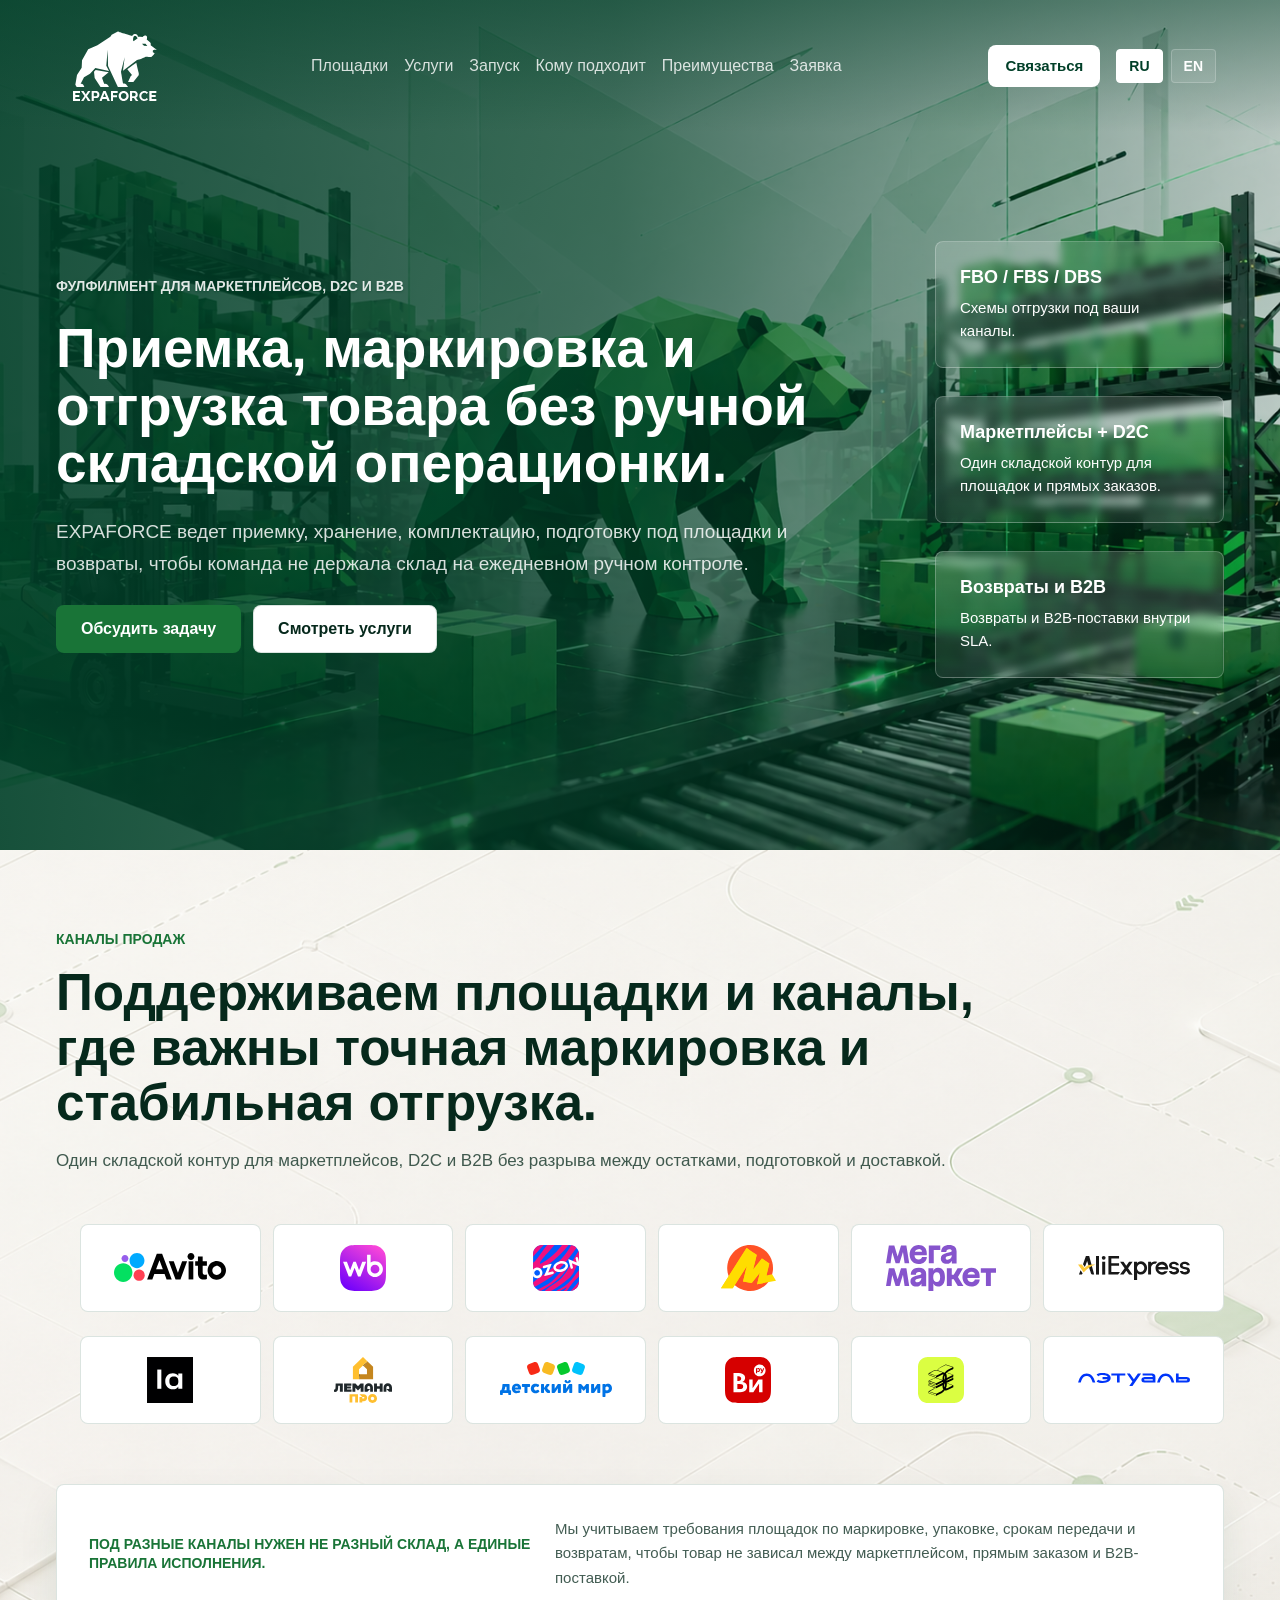
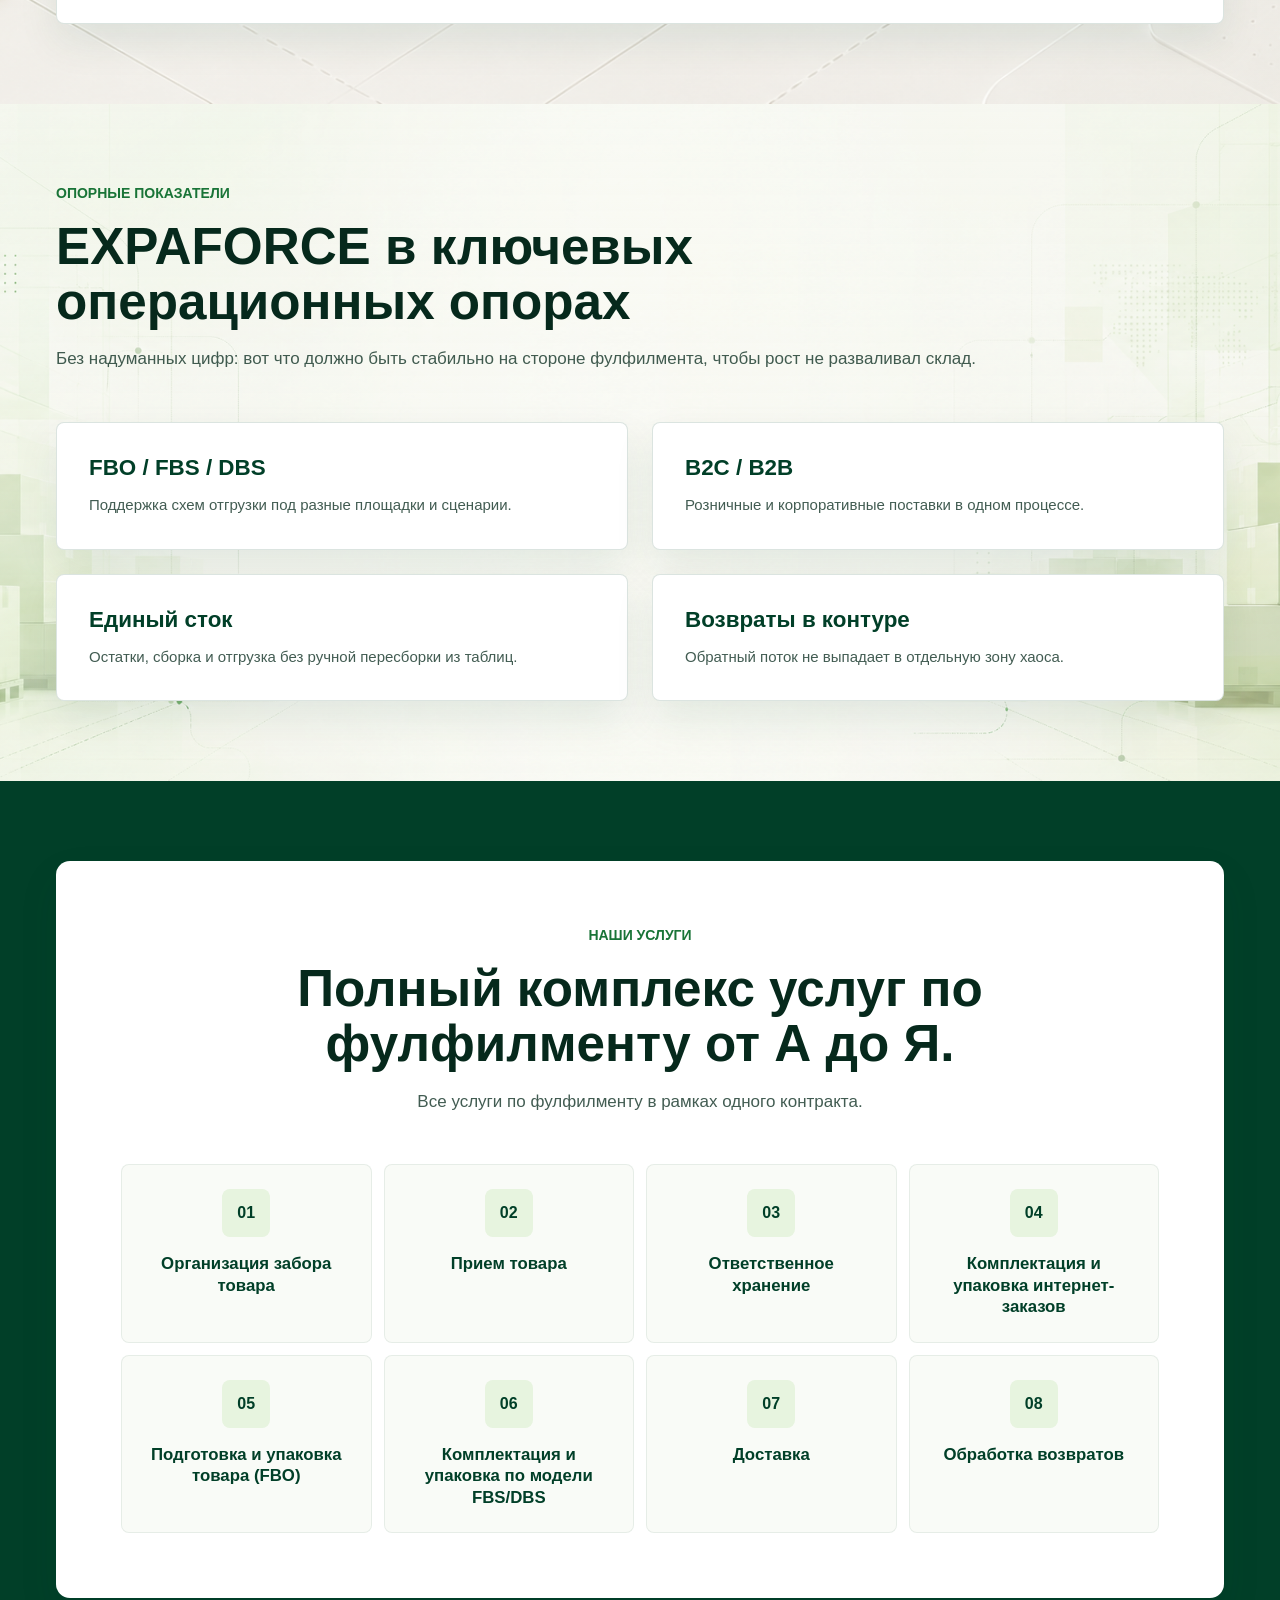
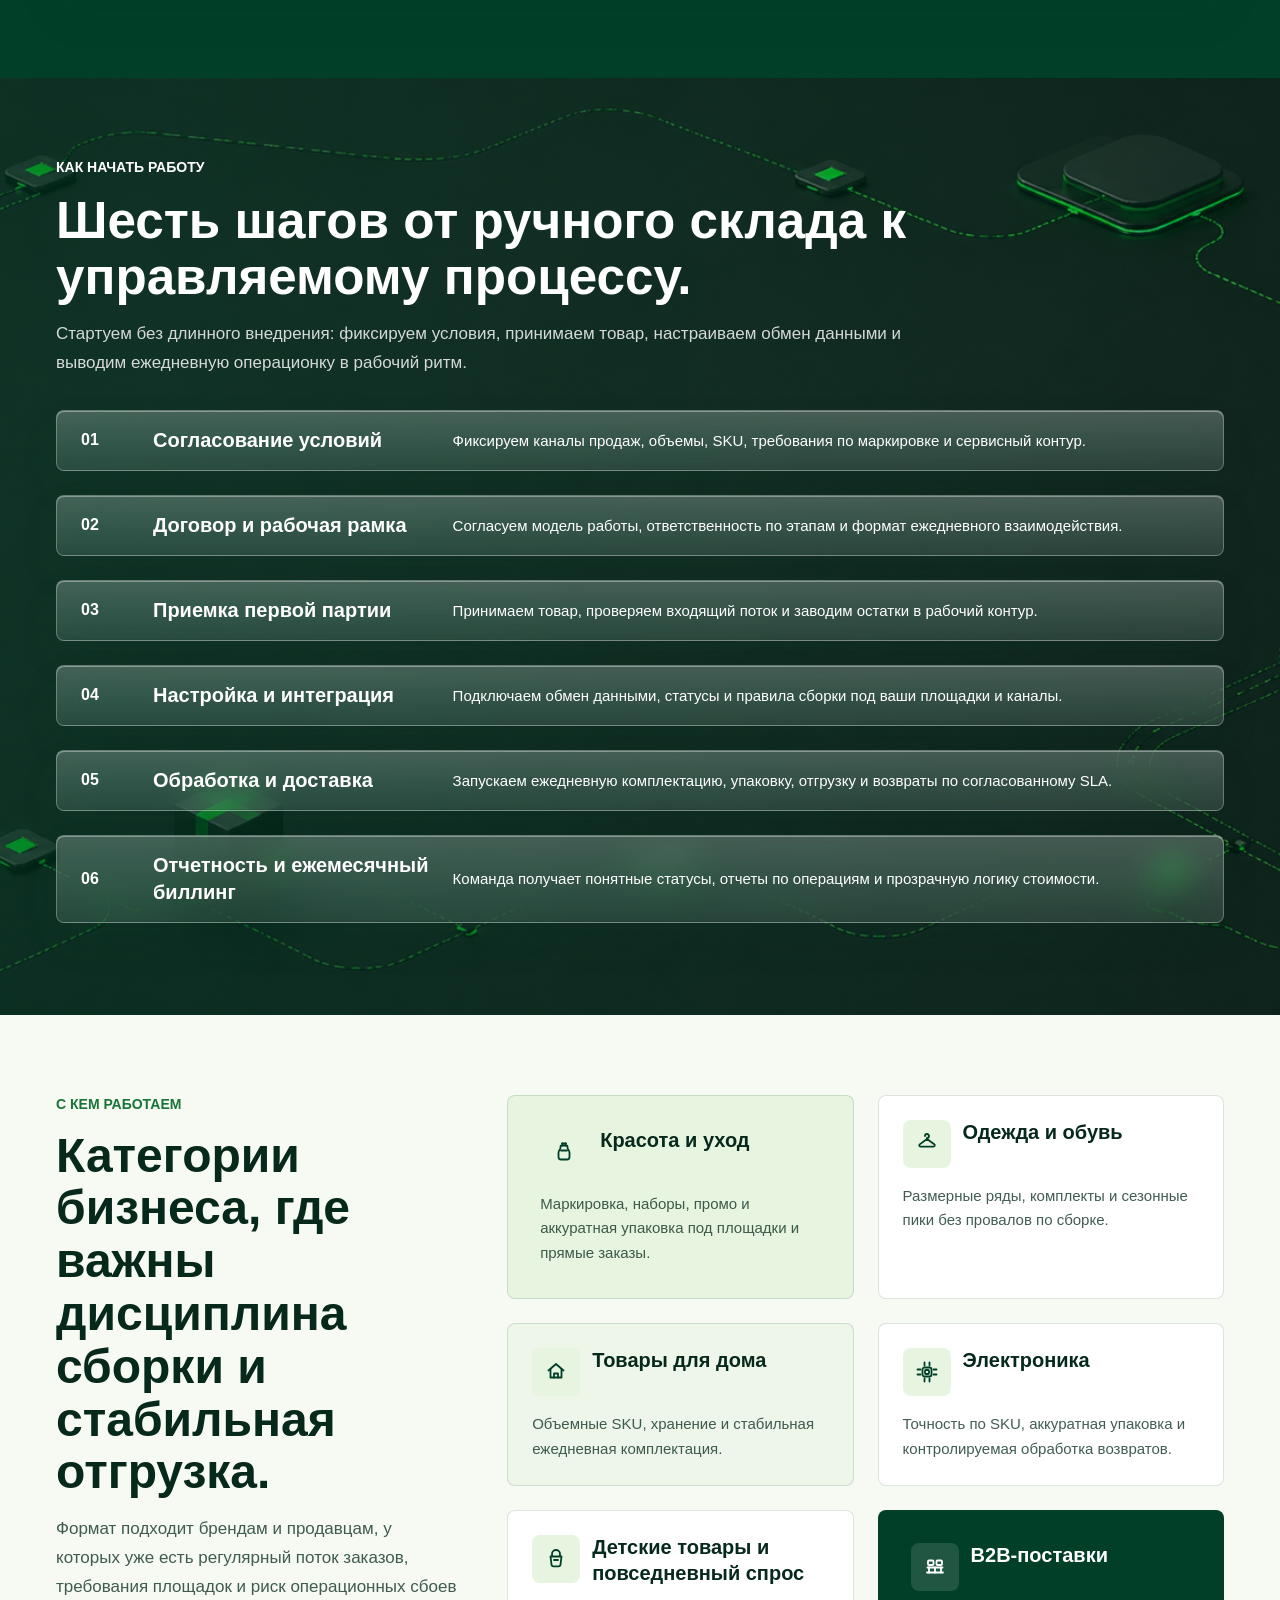
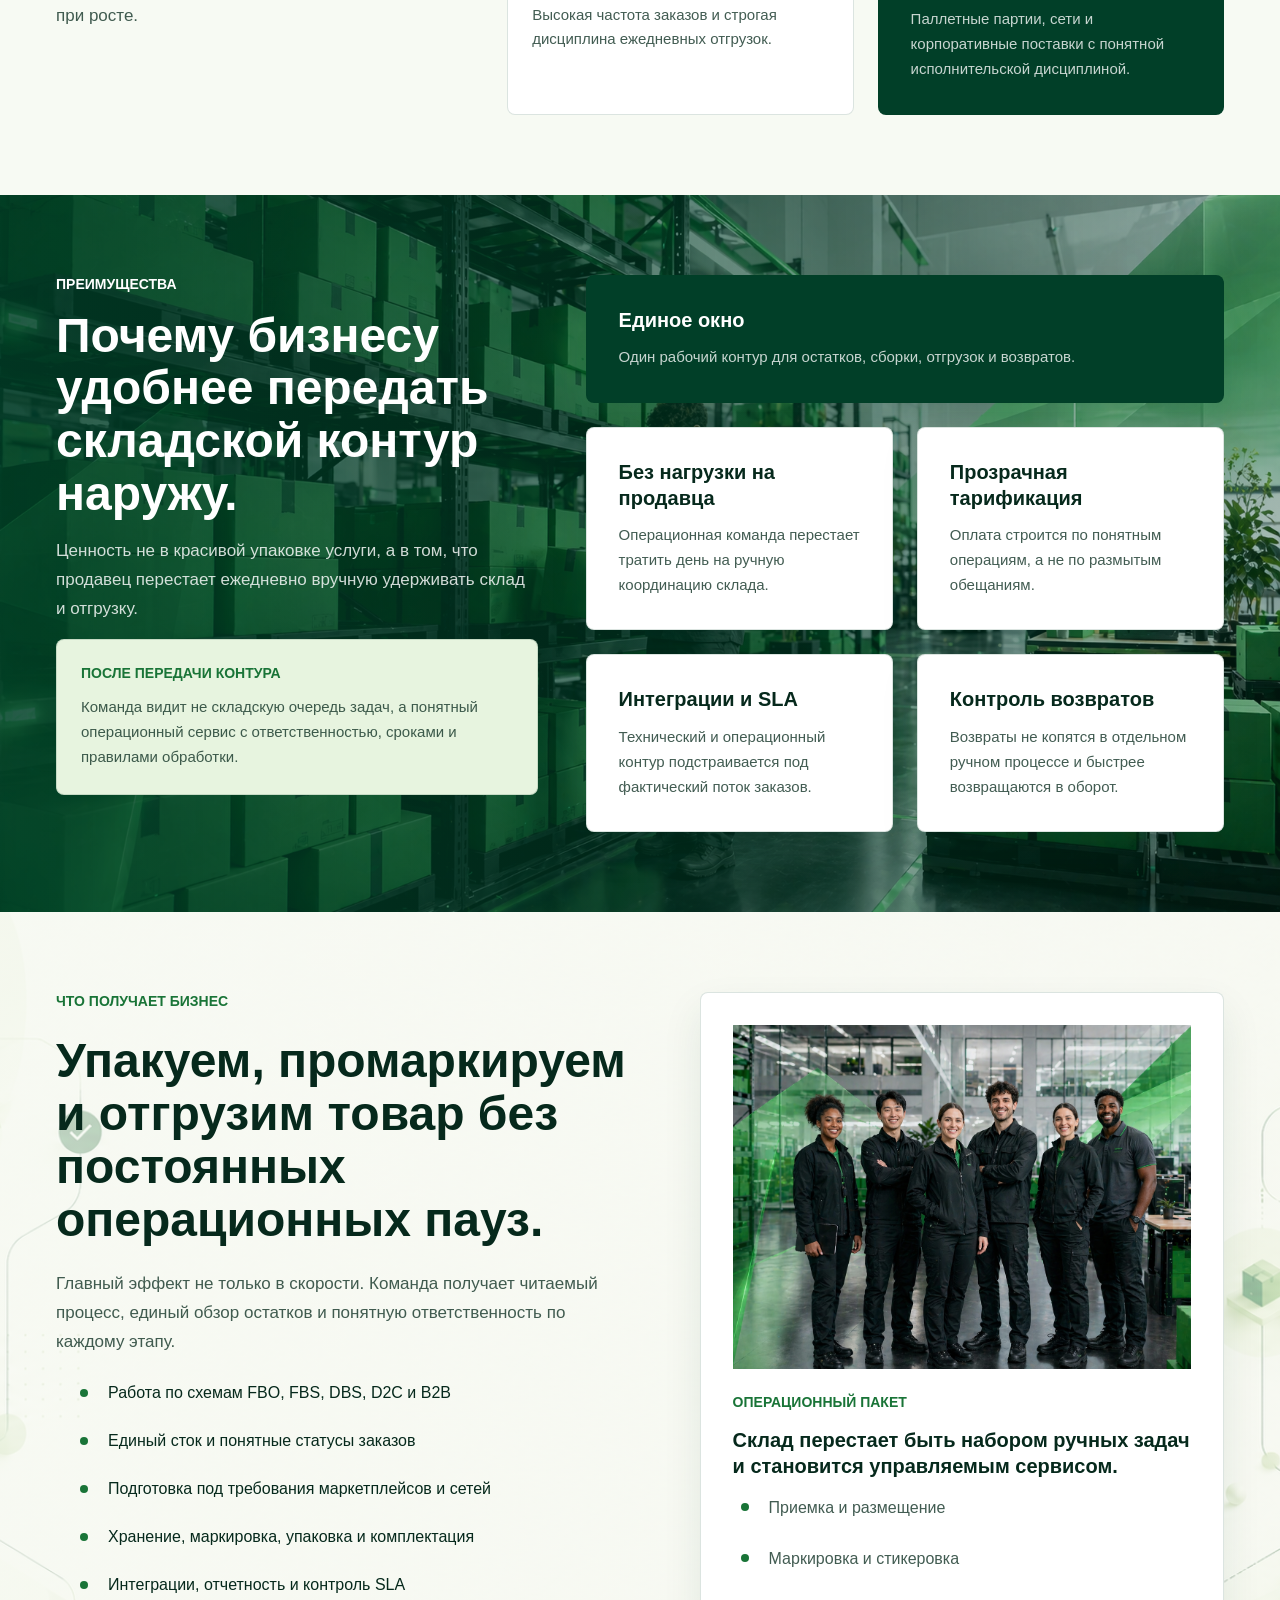
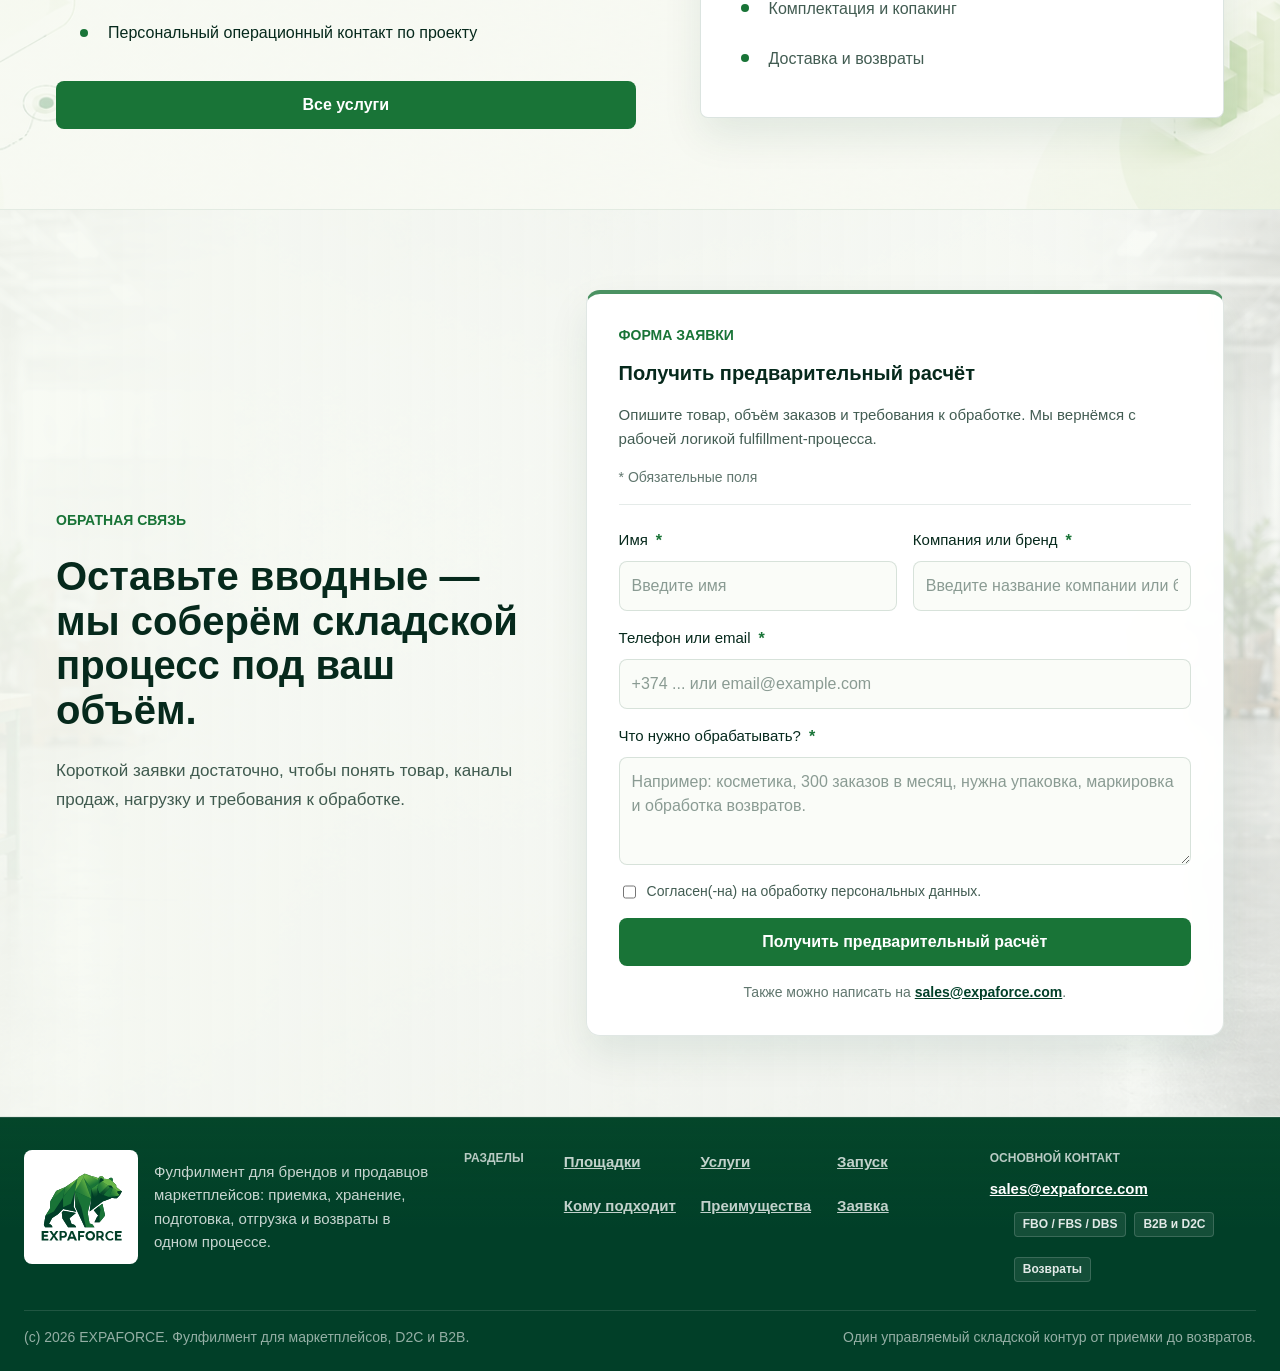
==== index.html @ ed836c4a "feat: enhance header and menu styles, add responsive adjustments - Added z-index variables for menu " ====
﻿<!DOCTYPE html>
<html lang="ru">
<head>
    <meta charset="UTF-8">
    <meta name="viewport" content="width=device-width, initial-scale=1.0">
    <title data-i18n="[text]meta-title">EXPAFORCE | Фулфилмент для брендов, продавцов и интернет-магазинов</title>
    <meta
        name="description"
        content="EXPAFORCE берет на себя приемку, хранение, маркировку, комплектацию, отгрузку и возвраты для брендов, продавцов маркетплейсов и D2C-команд."
        data-i18n="[content]meta-description"
    >
    <link rel="canonical" href="https://expaforce.com/">
    <meta property="og:title" content="EXPAFORCE | Фулфилмент для брендов, продавцов и интернет-магазинов" data-i18n="[content]meta-title">
    <meta property="og:description" content="EXPAFORCE берет на себя приемку, хранение, маркировку, комплектацию, отгрузку и возвраты для брендов, продавцов маркетплейсов и D2C-команд." data-i18n="[content]meta-description">
    <meta property="og:type" content="website">
    <meta property="og:url" content="https://expaforce.com/">
    <meta property="og:image" content="https://expaforce.com/src/graphics/png/image9-hero-illustration.png">
    <meta name="twitter:card" content="summary_large_image">
    <meta name="twitter:title" content="EXPAFORCE | Фулфилмент для брендов, продавцов и интернет-магазинов" data-i18n="[content]meta-title">
    <meta name="twitter:description" content="EXPAFORCE берет на себя приемку, хранение, маркировку, комплектацию, отгрузку и возвраты для брендов, продавцов маркетплейсов и D2C-команд." data-i18n="[content]meta-description">
    <meta name="twitter:image" content="https://expaforce.com/src/graphics/png/image9-hero-illustration.png">

    <link rel="stylesheet" href="src/css/styles.css">

    <link rel="icon" type="image/x-icon" href="src/graphics/favicon.ico">
    <link rel="icon" type="image/png" sizes="16x16" href="src/graphics/png/favicon-16x16.png">
    <link rel="icon" type="image/png" sizes="32x32" href="src/graphics/png/favicon-32x32.png">
    <link rel="icon" type="image/png" sizes="192x192" href="src/graphics/png/android-chrome-192x192.png">
    <link rel="icon" type="image/png" sizes="512x512" href="src/graphics/png/android-chrome-512x512.png">
    <link rel="apple-touch-icon" sizes="180x180" href="src/graphics/png/apple-touch-icon.png">
    <link rel="manifest" href="src/graphics/site.webmanifest">
    <script type="application/ld+json">
{
  "@context": "https://schema.org",
  "@type": "Organization",
  "name": "EXPAFORCE",
  "url": "https://expaforce.com/",
  "logo": "https://expaforce.com/src/graphics/svg/logo.svg",
  "email": "sales@expaforce.com"
}
    </script>
</head>

<body class="page page--home">
    <header id="header"></header>

    <main class="page-content">
        <section class="section section--home-hero home-hero" id="hero" aria-labelledby="home-hero-title">
            <div class="container">
                <div class="section__inner home-hero__inner">
                    <div class="home-hero__content">
                        <p class="section-heading__eyebrow" data-i18n="[text]home-hero-eyebrow">Фулфилмент для маркетплейсов, D2C и B2B</p>
                        <h1 class="home-hero__title" id="home-hero-title" data-i18n="[text]home-hero-title">Приемка, маркировка и отгрузка товара без ручной складской операционки.</h1>
                        <p class="home-hero__text" data-i18n="[text]home-hero-text">EXPAFORCE ведет приемку, хранение, комплектацию, подготовку под площадки и возвраты, чтобы команда не держала склад на ежедневном ручном контроле.</p>
                        <div class="home-hero__actions">
                            <a class="button button--primary" href="index.html#cta" data-i18n="[text]hero-primary">Обсудить задачу</a>
                            <a class="button button--secondary" href="index.html#services" data-i18n="[text]home-hero-secondary">Смотреть услуги</a>
                        </div>
                    </div>
                    <ul class="home-hero__stats" aria-label="Операционные преимущества" data-i18n="[aria-label]home-hero-stats-aria">
                        <li class="card--transparent card home-hero__stat">
                            <span class="card__value home-hero__stat-value" data-i18n="[text]home-hero-stat-1-value">FBO / FBS / DBS</span>
                            <span class="card__text home-hero__stat-label" data-i18n="[text]home-hero-stat-1-label">Схемы отгрузки под ваши каналы.</span>
                        </li>
                        <li class="card--transparent card home-hero__stat">
                            <span class="card__value home-hero__stat-value" data-i18n="[text]home-hero-stat-2-value">Маркетплейсы + D2C</span>
                            <span class="card__text home-hero__stat-label" data-i18n="[text]home-hero-stat-2-label">Один складской контур для площадок и прямых заказов.</span>
                        </li>
                        <li class="card--transparent card home-hero__stat">
                            <span class="card__value home-hero__stat-value" data-i18n="[text]home-hero-stat-3-value">Возвраты и B2B</span>
                            <span class="card__text home-hero__stat-label" data-i18n="[text]home-hero-stat-3-label">Возвраты и B2B-поставки внутри SLA.</span>
                        </li>
                    </ul>
                </div>
            </div>
        </section>

        <section class="section section--home-marketplaces home-marketplaces" id="marketplaces" aria-labelledby="home-marketplaces-title">

            <div class="container">

                <div class="section__inner home-marketplaces__inner">
                <div class="section-heading section-heading--wide">
                    <p class="section-heading__eyebrow" data-i18n="[text]home-marketplaces-eyebrow">Каналы продаж</p>
                    <h2 class="section-heading__title" id="home-marketplaces-title" data-i18n="[text]home-marketplaces-title">Поддерживаем площадки и каналы, где важны точная маркировка и стабильная отгрузка.</h2>
                    <p class="section-heading__text" data-i18n="[text]home-marketplaces-text">Один складской контур для маркетплейсов, D2C и B2B без разрыва между остатками, подготовкой и доставкой.</p>
                </div>

                <ul class="home-marketplaces__list" aria-label="Каналы и маркетплейсы EXPAFORCE" data-i18n="[aria-label]home-marketplaces-list-aria">
                    <li class="home-marketplaces__item"><img class="home-marketplaces__logo" src="src/graphics/svg/marketplaces/avito-logo.svg" alt="Avito"></li>
                    <li class="home-marketplaces__item"><img class="home-marketplaces__logo" src="src/graphics/svg/marketplaces/wildberries-sign-logo.svg" alt="Wildberries"></li>
                    <li class="home-marketplaces__item"><img class="home-marketplaces__logo" src="src/graphics/svg/marketplaces/ozon-icon-logo.svg" alt="Ozon"></li>
                    <li class="home-marketplaces__item"><img class="home-marketplaces__logo" src="src/graphics/svg/marketplaces/yandex-market-sign-logo.svg" alt="Яндекс Маркет"></li>
                    <li class="home-marketplaces__item"><img class="home-marketplaces__logo" src="src/graphics/svg/marketplaces/megamarket-logo.svg" alt="Мегамаркет"></li>
                    <li class="home-marketplaces__item"><img class="home-marketplaces__logo" src="src/graphics/svg/marketplaces/aliexpress-logo.svg" alt="AliExpress"></li>
                    <li class="home-marketplaces__item"><img class="home-marketplaces__logo" src="src/graphics/svg/marketplaces/lamoda-icon-logo.svg" alt="Lamoda"></li>
                    <li class="home-marketplaces__item"><img class="home-marketplaces__logo" src="src/graphics/svg/marketplaces/lemana-pro-vertical-logo.svg" alt="Лемана PRO"></li>
                    <li class="home-marketplaces__item"><img class="home-marketplaces__logo" src="src/graphics/svg/marketplaces/detskiy-mir-vertical-logo.svg" alt="Детский мир"></li>
                    <li class="home-marketplaces__item"><img class="home-marketplaces__logo" src="src/graphics/svg/marketplaces/vse-instrumenti-icon-logo.svg" alt="ВсеИнструменты.ру"></li>
                    <li class="home-marketplaces__item"><img class="home-marketplaces__logo" src="src/graphics/svg/marketplaces/zolotoe-yabloko-sign-logo.svg" alt="Золотое яблоко"></li>
                    <li class="home-marketplaces__item"><img class="home-marketplaces__logo" src="src/graphics/svg/marketplaces/letual-logo.svg" alt="Л'Этуаль"></li>
                </ul>

                <div class="card home-marketplaces__note">
                    <p class="home-marketplaces__note-title" data-i18n="[text]home-marketplaces-note-title">Под разные каналы нужен не разный склад, а единые правила исполнения.</p>
                    <p class="card__text home-marketplaces__note-text" data-i18n="[text]home-marketplaces-note-text">Мы учитываем требования площадок по маркировке, упаковке, срокам передачи и возвратам, чтобы товар не зависал между маркетплейсом, прямым заказом и B2B-поставкой.</p>
                </div>
            </div>
            </div>
        </section>



        <section class="section section--home-operations home-operations" id="operations" aria-labelledby="home-operations-title">

            <div class="container">

                <div class="section__inner home-operations__inner">
                <div class="section-heading section-heading--wide">
                    <p class="section-heading__eyebrow" data-i18n="[text]home-operations-eyebrow">Опорные показатели</p>
                    <h2 class="section-heading__title" id="home-operations-title" data-i18n="[text]home-operations-title">EXPAFORCE в ключевых операционных опорах</h2>
                    <p class="section-heading__text" data-i18n="[text]home-operations-text">Без надуманных цифр: вот что должно быть стабильно на стороне фулфилмента, чтобы рост не разваливал склад.</p>
                </div>

                <div class="home-operations__grid">
                    <article class="card home-operations__card">
                        <span class="card__value home-operations__value" data-i18n="[text]home-operations-card-1-value">FBO / FBS / DBS</span>
                        <p class="card__text home-operations__label" data-i18n="[text]home-operations-card-1-label">Поддержка схем отгрузки под разные площадки и сценарии.</p>
                    </article>
                    <article class="card home-operations__card">
                        <span class="card__value home-operations__value" data-i18n="[text]home-operations-card-2-value">B2C / B2B</span>
                        <p class="card__text home-operations__label" data-i18n="[text]home-operations-card-2-label">Розничные и корпоративные поставки в одном процессе.</p>
                    </article>
                    <article class="card home-operations__card">
                        <span class="card__value home-operations__value" data-i18n="[text]home-operations-card-3-value">Единый сток</span>
                        <p class="card__text home-operations__label" data-i18n="[text]home-operations-card-3-label">Остатки, сборка и отгрузка без ручной пересборки из таблиц.</p>
                    </article>
                    <article class="card home-operations__card">
                        <span class="card__value home-operations__value" data-i18n="[text]home-operations-card-4-value">Возвраты в контуре</span>
                        <p class="card__text home-operations__label" data-i18n="[text]home-operations-card-4-label">Обратный поток не выпадает в отдельную зону хаоса.</p>
                    </article>
                </div>
            </div>
            </div>
        </section>

        <section class="section section--home-services home-services" id="services" aria-labelledby="home-services-title">

            <div class="container">

                <div class="section__inner home-services__inner">
                <div class="home-services__head">
                    <div class="section-heading section-heading--wide">
                        <p class="section-heading__eyebrow" data-i18n="[text]home-services-eyebrow">Наши услуги</p>
                        <h2 class="section-heading__title" id="home-services-title" data-i18n="[text]home-services-title">Полный комплекс услуг по фулфилменту от А до Я.</h2>
                        <p class="section-heading__text" data-i18n="[text]home-services-text">Все услуги по фулфилменту в рамках одного контракта.</p>
                    </div>
                </div>

                <div class="home-services__grid">
                    <article class="card home-service-card">
                        <span class="home-service-card__number" aria-hidden="true">01</span>
                        <h3 class="card__title home-service-card__title" data-i18n="[text]home-service-1-title">Организация забора товара</h3>
                    </article>

                    <article class="card home-service-card">
                        <span class="home-service-card__number" aria-hidden="true">02</span>
                        <h3 class="card__title home-service-card__title" data-i18n="[text]home-service-2-title">Прием товара</h3>
                    </article>

                    <article class="card home-service-card">
                        <span class="home-service-card__number" aria-hidden="true">03</span>
                        <h3 class="card__title home-service-card__title" data-i18n="[text]home-service-3-title">Ответственное хранение</h3>
                    </article>

                    <article class="card home-service-card">
                        <span class="home-service-card__number" aria-hidden="true">04</span>
                        <h3 class="card__title home-service-card__title" data-i18n="[text]home-service-4-title">Комплектация и упаковка интернет-заказов</h3>
                    </article>

                    <article class="card home-service-card">
                        <span class="home-service-card__number" aria-hidden="true">05</span>
                        <h3 class="card__title home-service-card__title" data-i18n="[text]home-service-5-title">Подготовка и упаковка товара (FBO)</h3>
                    </article>

                    <article class="card home-service-card">
                        <span class="home-service-card__number" aria-hidden="true">06</span>
                        <h3 class="card__title home-service-card__title" data-i18n="[text]home-service-6-title">Комплектация и упаковка по модели FBS/DBS</h3>
                    </article>

                    <article class="card home-service-card">
                        <span class="home-service-card__number" aria-hidden="true">07</span>
                        <h3 class="card__title home-service-card__title" data-i18n="[text]home-service-7-title">Доставка</h3>
                    </article>

                    <article class="card home-service-card">
                        <span class="home-service-card__number" aria-hidden="true">08</span>
                        <h3 class="card__title home-service-card__title" data-i18n="[text]home-service-8-title">Обработка возвратов</h3>
                    </article>
                </div>
            </div>
            </div>
        </section>

        <section class="section section--home-journey home-journey" id="process" aria-labelledby="home-journey-title">

            <div class="container">

                <div class="section__inner home-journey__inner">
                <div class="section-heading section-heading--wide">
                    <p class="section-heading__eyebrow" data-i18n="[text]home-journey-eyebrow">Как начать работу</p>
                    <h2 class="section-heading__title" id="home-journey-title" data-i18n="[text]home-journey-title">Шесть шагов от ручного склада к управляемому процессу.</h2>
                    <p class="section-heading__text" data-i18n="[text]home-journey-text">Стартуем без длинного внедрения: фиксируем условия, принимаем товар, настраиваем обмен данными и выводим ежедневную операционку в рабочий ритм.</p>
                </div>

                <ol class="home-journey__grid">
                    <li class="card--transparent card home-journey__step">
                        <span class="home-journey__step-number">01</span>
                        <h3 class="home-journey__step-title" data-i18n="[text]home-journey-step-1-title">Согласование условий</h3>
                        <p class="card__text home-journey__step-text" data-i18n="[text]home-journey-step-1-text">Фиксируем каналы продаж, объемы, SKU, требования по маркировке и сервисный контур.</p>
                    </li>
                    <li class="card--transparent card home-journey__step">
                        <span class="home-journey__step-number">02</span>
                        <h3 class="home-journey__step-title" data-i18n="[text]home-journey-step-2-title">Договор и рабочая рамка</h3>
                        <p class="card__text home-journey__step-text" data-i18n="[text]home-journey-step-2-text">Согласуем модель работы, ответственность по этапам и формат ежедневного взаимодействия.</p>
                    </li>
                    <li class="card--transparent card home-journey__step">
                        <span class="home-journey__step-number">03</span>
                        <h3 class="home-journey__step-title" data-i18n="[text]home-journey-step-3-title">Приемка первой партии</h3>
                        <p class="card__text home-journey__step-text" data-i18n="[text]home-journey-step-3-text">Принимаем товар, проверяем входящий поток и заводим остатки в рабочий контур.</p>
                    </li>
                    <li class="card--transparent card home-journey__step">
                        <span class="home-journey__step-number">04</span>
                        <h3 class="home-journey__step-title" data-i18n="[text]home-journey-step-4-title">Настройка и интеграция</h3>
                        <p class="card__text home-journey__step-text" data-i18n="[text]home-journey-step-4-text">Подключаем обмен данными, статусы и правила сборки под ваши площадки и каналы.</p>
                    </li>
                    <li class="card--transparent card home-journey__step">
                        <span class="home-journey__step-number">05</span>
                        <h3 class="home-journey__step-title" data-i18n="[text]home-journey-step-5-title">Обработка и доставка</h3>
                        <p class="card__text home-journey__step-text" data-i18n="[text]home-journey-step-5-text">Запускаем ежедневную комплектацию, упаковку, отгрузку и возвраты по согласованному SLA.</p>
                    </li>
                    <li class="card--transparent card home-journey__step">
                        <span class="home-journey__step-number">06</span>
                        <h3 class="home-journey__step-title" data-i18n="[text]home-journey-step-6-title">Отчетность и ежемесячный биллинг</h3>
                        <p class="card__text home-journey__step-text" data-i18n="[text]home-journey-step-6-text">Команда получает понятные статусы, отчеты по операциям и прозрачную логику стоимости.</p>
                    </li>
                </ol>
            </div>
            </div>
        </section>

        <section class="section section--home-clients home-clients" id="clients" aria-labelledby="home-clients-title">

            <div class="container">

                <div class="section__inner home-clients__inner">
                <div class="section-heading section-heading--wide">
                    <p class="section-heading__eyebrow" data-i18n="[text]home-clients-eyebrow">С кем работаем</p>
                    <h2 class="section-heading__title" id="home-clients-title" data-i18n="[text]home-clients-title">Категории бизнеса, где важны дисциплина сборки и стабильная отгрузка.</h2>
                    <p class="section-heading__text" data-i18n="[text]home-clients-text">Формат подходит брендам и продавцам, у которых уже есть регулярный поток заказов, требования площадок и риск операционных сбоев при росте.</p>
                </div>

                <div class="home-clients__grid">
                    <article class="card home-client-card home-client-card--major home-client-card--beauty">
                        <h3 class="card__title home-client-card__title">
                            <span class="home-client-card__icon" aria-hidden="true">
                                <svg viewBox="0 0 24 24" fill="none" stroke="currentColor" stroke-width="1.8" stroke-linecap="round" stroke-linejoin="round" focusable="false">
                                    <path d="M10 3.5h4"></path>
                                    <path d="M10.5 3.5v2"></path>
                                    <path d="M13.5 3.5v2"></path>
                                    <path d="M9.5 5.5h5a1 1 0 0 1 1 1v1a3.6 3.6 0 0 0 .9 2.3 4.9 4.9 0 0 1 1.1 3.1v4.1A2.5 2.5 0 0 1 15 19.5H9A2.5 2.5 0 0 1 6.5 17v-4.1a4.9 4.9 0 0 1 1.1-3.1 3.6 3.6 0 0 0 .9-2.3v-1a1 1 0 0 1 1-1Z"></path>
                                    <path d="M9 10.5h6"></path>
                                </svg>
                            </span>
                            <span class="card__title home-client-card__title-text" data-i18n="[text]home-client-1-title">Красота и уход</span>
                        </h3>
                        <p class="card__text home-client-card__text" data-i18n="[text]home-client-1-text">Маркировка, наборы, промо и аккуратная упаковка под площадки и прямые заказы.</p>
                    </article>
                    <article class="card home-client-card home-client-card--compact home-client-card--fashion">
                        <h3 class="card__title home-client-card__title">
                            <span class="home-client-card__icon" aria-hidden="true">
                                <svg viewBox="0 0 24 24" fill="none" stroke="currentColor" stroke-width="1.8" stroke-linecap="round" stroke-linejoin="round" focusable="false">
                                    <path d="M12 7V6a2 2 0 1 0-2-2"></path>
                                    <path d="M12 7 4.75 12.35a1.25 1.25 0 0 0 .74 2.27h13.02a1.25 1.25 0 0 0 .74-2.27L12 7Z"></path>
                                </svg>
                            </span>
                            <span class="card__title home-client-card__title-text" data-i18n="[text]home-client-2-title">Одежда и обувь</span>
                        </h3>
                        <p class="card__text home-client-card__text" data-i18n="[text]home-client-2-text">Размерные ряды, комплекты и сезонные пики без провалов по сборке.</p>
                    </article>
                    <article class="card home-client-card home-client-card--compact home-client-card--home">
                        <h3 class="card__title home-client-card__title">
                            <span class="home-client-card__icon" aria-hidden="true">
                                <svg viewBox="0 0 24 24" fill="none" stroke="currentColor" stroke-width="1.8" stroke-linecap="round" stroke-linejoin="round" focusable="false">
                                    <path d="M4.5 10.5 12 4l7.5 6.5"></path>
                                    <path d="M6.5 9.5v8h11v-8"></path>
                                    <path d="M10 17.5v-4h4v4"></path>
                                </svg>
                            </span>
                            <span class="card__title home-client-card__title-text" data-i18n="[text]home-client-3-title">Товары для дома</span>
                        </h3>
                        <p class="card__text home-client-card__text" data-i18n="[text]home-client-3-text">Объемные SKU, хранение и стабильная ежедневная комплектация.</p>
                    </article>
                    <article class="card home-client-card home-client-card--compact home-client-card--electronics">
                        <h3 class="card__title home-client-card__title">
                            <span class="home-client-card__icon" aria-hidden="true">
                                <svg viewBox="0 0 24 24" fill="none" stroke="currentColor" stroke-width="1.8" stroke-linecap="round" stroke-linejoin="round" focusable="false">
                                    <rect x="7.5" y="7.5" width="9" height="9" rx="2"></rect>
                                    <path d="M9.5 2.5v3"></path>
                                    <path d="M14.5 2.5v3"></path>
                                    <path d="M9.5 18.5v3"></path>
                                    <path d="M14.5 18.5v3"></path>
                                    <path d="M2.5 9.5h3"></path>
                                    <path d="M2.5 14.5h3"></path>
                                    <path d="M18.5 9.5h3"></path>
                                    <path d="M18.5 14.5h3"></path>
                                    <rect x="10" y="10" width="4" height="4" rx="1"></rect>
                                </svg>
                            </span>
                            <span class="card__title home-client-card__title-text" data-i18n="[text]home-client-4-title">Электроника</span>
                        </h3>
                        <p class="card__text home-client-card__text" data-i18n="[text]home-client-4-text">Точность по SKU, аккуратная упаковка и контролируемая обработка возвратов.</p>
                    </article>
                    <article class="card home-client-card home-client-card--wide home-client-card--daily">
                        <h3 class="card__title home-client-card__title">
                            <span class="home-client-card__icon" aria-hidden="true">
                                <svg viewBox="0 0 24 24" fill="none" stroke="currentColor" stroke-width="1.8" stroke-linecap="round" stroke-linejoin="round" focusable="false">
                                    <path d="M8 9V7a4 4 0 1 1 8 0v2"></path>
                                    <path d="M6.5 9.5h11l-1 8a2 2 0 0 1-2 1.8h-5a2 2 0 0 1-2-1.8l-1-8Z"></path>
                                    <path d="M10 13h4"></path>
                                </svg>
                            </span>
                            <span class="card__title home-client-card__title-text" data-i18n="[text]home-client-5-title">Детские товары и повседневный спрос</span>
                        </h3>
                        <p class="card__text home-client-card__text" data-i18n="[text]home-client-5-text">Высокая частота заказов и строгая дисциплина ежедневных отгрузок.</p>
                    </article>
                    <article class="card home-client-card home-client-card--major home-client-card--b2b">
                        <h3 class="card__title home-client-card__title">
                            <span class="home-client-card__icon" aria-hidden="true">
                                <svg viewBox="0 0 24 24" fill="none" stroke="currentColor" stroke-width="1.8" stroke-linecap="round" stroke-linejoin="round" focusable="false">
                                    <rect x="5" y="5.5" width="5.5" height="4.5" rx="1"></rect>
                                    <rect x="13.5" y="5.5" width="5.5" height="4.5" rx="1"></rect>
                                    <path d="M4.5 12.5h15"></path>
                                    <path d="M6 12.5v5"></path>
                                    <path d="M12 12.5v5"></path>
                                    <path d="M18 12.5v5"></path>
                                    <path d="M4 17.5h16"></path>
                                </svg>
                            </span>
                            <span class="card__title home-client-card__title-text" data-i18n="[text]home-client-6-title">B2B-поставки</span>
                        </h3>
                        <p class="card__text home-client-card__text" data-i18n="[text]home-client-6-text">Паллетные партии, сети и корпоративные поставки с понятной исполнительской дисциплиной.</p>
                    </article>
                </div>
            </div>
            </div>
        </section>

        <section class="section section--home-benefits home-benefits" id="benefits" aria-labelledby="home-benefits-title">

            <div class="container">

                <div class="section__inner home-benefits__inner">
                <div class="section-heading section-heading--wide">
                    <p class="section-heading__eyebrow" data-i18n="[text]home-benefits-eyebrow">Преимущества</p>
                    <h2 class="section-heading__title" id="home-benefits-title" data-i18n="[text]home-benefits-title">Почему бизнесу удобнее передать складской контур наружу.</h2>
                    <p class="section-heading__text" data-i18n="[text]home-benefits-text">Ценность не в красивой упаковке услуги, а в том, что продавец перестает ежедневно вручную удерживать склад и отгрузку.</p>
                    <div class="card--surface card home-benefits__summary">
                        <p class="home-benefits__summary-label" data-i18n="[text]home-benefits-summary-label">После передачи контура</p>
                        <p class="card__text home-benefits__summary-text" data-i18n="[text]home-benefits-summary-text">Команда видит не складскую очередь задач, а понятный операционный сервис с ответственностью, сроками и правилами обработки.</p>
                    </div>
                </div>

                <div class="home-benefits__layout">
                    <div class="home-benefits__grid">
                        <article class="card home-benefit-card home-benefit-card--main">
                            <h3 class="card__title home-benefit-card__title" data-i18n="[text]home-benefit-1-title">Единое окно</h3>
                            <p class="card__text home-benefit-card__text" data-i18n="[text]home-benefit-1-text">Один рабочий контур для остатков, сборки, отгрузок и возвратов.</p>
                        </article>
                        <article class="card home-benefit-card">
                            <h3 class="card__title home-benefit-card__title" data-i18n="[text]home-benefit-2-title">Без нагрузки на продавца</h3>
                            <p class="card__text home-benefit-card__text" data-i18n="[text]home-benefit-2-text">Операционная команда перестает тратить день на ручную координацию склада.</p>
                        </article>
                        <article class="card home-benefit-card">
                            <h3 class="card__title home-benefit-card__title" data-i18n="[text]home-benefit-3-title">Прозрачная тарификация</h3>
                            <p class="card__text home-benefit-card__text" data-i18n="[text]home-benefit-3-text">Оплата строится по понятным операциям, а не по размытым обещаниям.</p>
                        </article>
                        <article class="card home-benefit-card">
                            <h3 class="card__title home-benefit-card__title" data-i18n="[text]home-benefit-4-title">Интеграции и SLA</h3>
                            <p class="card__text home-benefit-card__text" data-i18n="[text]home-benefit-4-text">Технический и операционный контур подстраивается под фактический поток заказов.</p>
                        </article>
                        <article class="card home-benefit-card">
                            <h3 class="card__title home-benefit-card__title" data-i18n="[text]home-benefit-5-title">Контроль возвратов</h3>
                            <p class="card__text home-benefit-card__text" data-i18n="[text]home-benefit-5-text">Возвраты не копятся в отдельном ручном процессе и быстрее возвращаются в оборот.</p>
                        </article>
                    </div>

                </div>
            </div>
            </div>
        </section>

                <section class="section section--home-offer home-offer" id="offer" aria-labelledby="home-offer-title">

            <div class="container">

                <div class="section__inner home-offer__inner">
                <div class="home-offer__content">
                    <p class="section-heading__eyebrow" data-i18n="[text]home-offer-eyebrow">Что получает бизнес</p>
                    <h2 class="section-heading__title" id="home-offer-title" data-i18n="[text]home-offer-title">Упакуем, промаркируем и отгрузим товар без постоянных операционных пауз.</h2>
                    <p class="section-heading__text" data-i18n="[text]home-offer-text">Главный эффект не только в скорости. Команда получает читаемый процесс, единый обзор остатков и понятную ответственность по каждому этапу.</p>
                    <ul class="home-offer__list">
                        <li data-i18n="[text]home-offer-item-1">Работа по схемам FBO, FBS, DBS, D2C и B2B</li>
                        <li data-i18n="[text]home-offer-item-2">Единый сток и понятные статусы заказов</li>
                        <li data-i18n="[text]home-offer-item-3">Подготовка под требования маркетплейсов и сетей</li>
                        <li data-i18n="[text]home-offer-item-4">Хранение, маркировка, упаковка и комплектация</li>
                        <li data-i18n="[text]home-offer-item-5">Интеграции, отчетность и контроль SLA</li>
                        <li data-i18n="[text]home-offer-item-6">Персональный операционный контакт по проекту</li>
                    </ul>
                    <a class="button button--primary" href="index.html#services" data-i18n="[text]home-services-link">Все услуги</a>
                </div>

                <aside class="card home-offer__aside">
                    <img class="home-offer__image" src="src/graphics/png/image6-team-photo.png" loading="lazy" alt="Команда EXPAFORCE на складе и в операционной зоне" data-i18n="[alt]home-offer-image-alt">
                    <div class="home-offer__aside-body">
                        <p class="home-offer__aside-label" data-i18n="[text]home-offer-aside-label">Операционный пакет</p>
                        <h3 class="card__title home-offer__aside-title" data-i18n="[text]home-offer-aside-title">Склад перестает быть набором ручных задач и становится управляемым сервисом.</h3>
                        <ul class="card__list home-offer__aside-list">
                            <li data-i18n="[text]home-offer-aside-item-1">Приемка и размещение</li>
                            <li data-i18n="[text]home-offer-aside-item-2">Маркировка и стикеровка</li>
                            <li data-i18n="[text]home-offer-aside-item-3">Комплектация и копакинг</li>
                            <li data-i18n="[text]home-offer-aside-item-4">Доставка и возвраты</li>
                        </ul>
                    </div>
                </aside>
            </div>
            </div>
        </section>

        <section class="section section--home-cta home-cta" id="cta" aria-labelledby="home-cta-title">

            <div class="container">

                <div class="section__inner home-cta__inner">
                <div class="home-cta__content">
                    <p class="section-heading__eyebrow" data-i18n="[text]home-cta-eyebrow">Обратная связь</p>
                    <h2 class="home-cta__title" id="home-cta-title" data-i18n="[text]cta-title">Оставьте вводные — мы соберём складской процесс под ваш объём.</h2>
                    <p class="home-cta__text" data-i18n="[text]cta-text">Короткой заявки достаточно, чтобы понять товар, каналы продаж, нагрузку и требования к обработке.</p>
                </div>

                <aside class="card home-cta__card">
                    <div class="home-cta__panel-head">
                        <p class="home-cta__card-label" data-i18n="[text]cta-panel-label">Форма заявки</p>
                        <h3 class="card__title home-cta__card-title" data-i18n="[text]cta-panel-title">Получить предварительный расчёт</h3>
                        <p class="card__text home-cta__card-text" data-i18n="[text]cta-panel-text">Опишите товар, объём заказов и требования к обработке. Мы вернёмся с рабочей логикой fulfillment-процесса.</p>
                        <p class="home-cta__required-note" data-i18n="[text]cta-form-required-note">* Обязательные поля</p>
                    </div>

                    <form
                        class="form-group cta-form"
                        action="mailto:sales@expaforce.com?subject=Fulfillment%20brief%20request"
                        method="post"
                        enctype="text/plain"
                        accept-charset="UTF-8"
                    >
                        <div class="cta-form__grid cta-form__grid--primary">
                            <label class="form-field cta-form__field">
                                <span class="cta-form__label-line">
                                    <span class="form-label cta-form__label" data-i18n="[text]cta-form-name-label">Имя</span>
                                    <span class="cta-form__required" aria-hidden="true">*</span>
                                </span>
                                <input class="form-input cta-form__input" type="text" name="full_name" autocomplete="name" required placeholder="Введите имя" data-i18n="[placeholder]cta-form-name-placeholder">
                            </label>
                            <label class="form-field cta-form__field">
                                <span class="cta-form__label-line">
                                    <span class="form-label cta-form__label" data-i18n="[text]cta-form-company-label">Компания или бренд</span>
                                    <span class="cta-form__required" aria-hidden="true">*</span>
                                </span>
                                <input class="form-input cta-form__input" type="text" name="company" autocomplete="organization" required placeholder="Введите название компании или бренда" data-i18n="[placeholder]cta-form-company-placeholder">
                            </label>
                            <label class="form-field cta-form__field">
                                <span class="cta-form__label-line">
                                    <span class="form-label cta-form__label" data-i18n="[text]cta-form-phone-label">Телефон или email</span>
                                    <span class="cta-form__required" aria-hidden="true">*</span>
                                </span>
                                <input class="form-input cta-form__input" type="text" name="phone" autocomplete="tel" required placeholder="+374 ... или email@example.com" data-i18n="[placeholder]cta-form-phone-placeholder">
                            </label>
                        </div>

                        <label class="form-field cta-form__field cta-form__field--full">
                            <span class="cta-form__label-line">
                                <span class="form-label cta-form__label" data-i18n="[text]cta-form-product-label">Что нужно обрабатывать?</span>
                                <span class="cta-form__required" aria-hidden="true">*</span>
                            </span>
                            <textarea class="form-textarea cta-form__textarea" name="product_context" rows="3" required placeholder="Например: косметика, 300 заказов в месяц, нужна упаковка, маркировка и обработка возвратов." data-i18n="[placeholder]cta-form-product-placeholder"></textarea>
                        </label>

                        <label class="cta-form__consent">
                            <input type="checkbox" name="consent" required>
                            <span data-i18n="[text]cta-form-consent">Согласен(-на) на обработку персональных данных.</span>
                        </label>

                        <div class="form-actions cta-form__actions">
                            <button class="button button--primary button--full" type="submit" data-i18n="[text]cta-primary">Получить предварительный расчёт</button>
                            <p class="card__text cta-form__note" data-i18n="[html]cta-form-note">Также можно написать на <a href="mailto:sales@expaforce.com">sales@expaforce.com</a>.</p>
                        </div>
                    </form>
                </aside>
            </div>
            </div>
        </section>
    </main>

    <footer id="footer"></footer>

    <script src="scripts/partials.js"></script>
    <script src="scripts/translation.js"></script>
</body>
</html>
---- src/css/styles.css ----
*, *:before, *:after {
  box-sizing: border-box;
}

html, body, div, span, object, iframe, figure, h1, h2, h3, h4, h5, h6, p, blockquote, pre, a, code, em, img, small, strike, strong, sub, sup, tt, b, u, i, ol, ul, li, fieldset, form, label, table, caption, tbody, tfoot, thead, tr, th, td, main, canvas, embed, footer, header, nav, section, video {
  margin: 0;
  padding: 0;
  border: 0;
  font-size: 100%;
  font: inherit;
  vertical-align: baseline;
  text-rendering: optimizeLegibility;
  -webkit-font-smoothing: antialiased;
  text-size-adjust: none;
}

footer, header, nav, section, main {
  display: block;
}

body {
  line-height: 1;
}

ol, ul {
  list-style: none;
}

blockquote, q {
  quotes: none;
}

blockquote:before, blockquote:after, q:before, q:after {
  content: "";
  content: none;
}

table {
  border-collapse: collapse;
  border-spacing: 0;
}

input {
  border-radius: 0;
}

a {
  text-decoration: none;
  color: #000;
}

.button {
  display: inline-flex;
  align-items: center;
  justify-content: center;
  min-height: 48px;
  padding-inline: var(--space-5);
  border: 1px solid transparent;
  border-radius: 8px;
  font-size: 1rem;
  font-weight: 600;
  line-height: 1.2;
  text-align: center;
  transition: background-color 0.2s ease, border-color 0.2s ease, color 0.2s ease, box-shadow 0.2s ease;
  cursor: pointer;
  text-decoration: none;
}

.button:hover,
.button:focus {
  box-shadow: 0 18px 40px rgba(1, 63, 40, 0.09);
}

.button--primary {
  background-color: #197437;
  color: #fff;
}

.button--primary:hover,
.button--primary:focus {
  background-color: #013f28;
}

.button--secondary {
  border-color: rgba(1, 63, 40, 0.14);
  background-color: #fff;
  color: #06291c;
}

.button--secondary:hover,
.button--secondary:focus {
  border-color: rgba(25, 116, 55, 0.48);
  color: #013f28;
}

.button--small {
  min-height: 42px;
  padding-inline: var(--space-4);
  font-size: 0.9375rem;
}

.button--full {
  width: 100%;
}

.card, .proof-card,
.operation-card,
.audience-card,
.problem-card,
.home-benefit-card,
.home-operations__card {
  display: grid;
  gap: var(--space-3);
  align-content: start;
  padding: var(--space-6);
  border-radius: 8px;
  background-color: #fff;
  border: 1px solid rgba(1, 63, 40, 0.14);
  transition: box-shadow 0.2s ease;
}

.card:hover, .proof-card:hover,
.operation-card:hover,
.audience-card:hover,
.problem-card:hover,
.home-benefit-card:hover,
.home-operations__card:hover {
  box-shadow: 0 18px 40px rgba(1, 63, 40, 0.09);
}

.card--surface {
  background-color: #eef6ea;
  border-color: #fff;
}

.card--accent {
  background: linear-gradient(45deg, #197437, #68b648);
  border-color: rgba(25, 116, 55, 0.2);
  border-radius: 14px;
}
.card--accent > .card__text, .card--accent .card__title, .card--accent .card__value {
  color: #fff;
}

.card--transparent {
  background-color: rgba(71, 71, 71, 0.23);
  border-color: #fff;
  box-shadow: none;
  backdrop-filter: blur(4px);
  border-radius: 14px;
  -webkit-backdrop-filter: blur(4px);
}
.card--transparent > .card__title, .card--transparent .card__text, .card--transparent .card__value {
  color: #fff;
}

.card__title {
  font-size: 1.125rem;
  font-weight: 600;
  line-height: 1.3;
  color: #06291c;
}

.card__text {
  color: rgba(6, 41, 28, 0.76);
  font-size: 0.9375rem;
  line-height: 1.5;
}

.card__value {
  color: #013f28;
  font-size: 1.4rem;
  font-weight: 700;
  line-height: 1.2;
}

.card--special, .card--special-accent, .card--special-light {
  display: flex;
  flex-direction: column;
  gap: var(--space-5);
  padding: var(--space-6);
  border-top: var(--space-1) solid rgba(25, 116, 55, 0.72);
  min-height: 320px;
}

.card--special-accent {
  background: linear-gradient(180deg, rgba(1, 63, 40, 0.92), rgba(1, 63, 40, 0.82));
  color: #fff;
}
.card--special-accent > .card__text, .card--special-accent .card__title {
  color: #fff;
}

.card__list {
  display: grid;
  padding-inline-start: 8px;
}

@media (max-width: 768px) {
  .card__list {
    padding-inline-start: 0;
  }
}
.card__list li {
  display: grid;
  grid-template-columns: var(--space-4) minmax(0, 1fr);
  gap: var(--space-3);
  align-items: start;
}

.card__list li::before {
  content: "";
  width: var(--space-2);
  height: var(--space-2);
  margin-block-start: var(--space-2);
  border-radius: 50%;
  background-color: #197437;
}

.card__meta {
  display: flex;
  flex-wrap: wrap;
  gap: var(--space-2);
  margin-top: auto;
}

.card__meta span {
  display: inline-flex;
  min-height: 32px;
  align-items: center;
  padding-inline: var(--space-3);
  border: 1px solid rgba(25, 116, 55, 0.18);
  border-radius: 8px;
  background-color: #e7f4df;
  color: #013f28;
  font-size: 0.875rem;
  font-weight: 600;
}

.card--special-accent .card__list {
  color: rgba(255, 255, 255, 0.78);
}

.card--special-accent .card__meta span {
  color: #fff;
  border-color: rgba(255, 255, 255, 0.16);
  background-color: rgba(255, 255, 255, 0.1);
}

.section {
  padding-block: var(--section-padding);
}

.container {
  max-width: 1200px;
  margin-inline: auto;
  padding-inline: var(--space-4);
}

.section__inner {
  display: grid;
  gap: var(--space-7);
}

.section-heading {
  display: grid;
  gap: var(--space-4);
  max-width: 760px;
}

.section-heading--wide {
  max-width: 920px;
}

.section-heading__eyebrow,
.proof__eyebrow,
.cta__eyebrow {
  color: #197437;
  font-size: 0.875rem;
  font-weight: 700;
  letter-spacing: 0;
  line-height: 1.35;
  text-transform: uppercase;
}

.section-heading__title,
.proof__title,
.cta__title,
.home-cta__title {
  font-size: clamp(2rem, 4vw, 3.5rem);
  line-height: 1.08;
  font-weight: 700;
}

.section-heading__text,
.proof__text,
.cta__text,
.home-cta__text,
.home-hero__text {
  color: rgba(6, 41, 28, 0.76);
  font-size: 1.0625rem;
  line-height: 1.7;
}

body {
  font-family: "Segoe UI", Arial, sans-serif;
  font-size: 16px;
  line-height: 1.5;
  color: #06291c;
  background-color: #f7faf3;
}

h1, h2, h3, h4, h5, h6 {
  font-weight: 700;
  line-height: 1.2;
  margin: 0;
}

h1 {
  font-size: 50px;
}

h2 {
  font-size: 30px;
}

h3 {
  font-size: 20px;
}

p {
  margin: 0;
}

a {
  color: #197437;
  text-decoration: underline;
  transition: color 0.2s ease;
  font-weight: 700;
}

a:hover,
a:focus {
  color: #013f28;
}

ul,
ol {
  margin: 0;
  padding-inline-start: 1.5rem;
}

@media (max-width: 768px) {
  ul,
  ol {
    padding-inline-start: 0;
  }
}
li {
  margin-bottom: 0.75rem;
}

img,
svg {
  display: block;
}

img {
  max-width: 100%;
  height: auto;
}

strong {
  font-weight: 700;
}

.text-muted {
  color: rgba(6, 41, 28, 0.76);
}

.text-secondary {
  color: rgba(6, 41, 28, 0.64);
}

.text-accent {
  color: #197437;
}

.text-white {
  color: #fff;
}

.text-center {
  text-align: center;
}

.text-left {
  text-align: left;
}

.text-right {
  text-align: right;
}

.form-field {
  display: grid;
  gap: var(--space-2);
}

.form-label {
  font-size: 0.9375rem;
  font-weight: 500;
  color: #06291c;
}

.form-input,
.form-textarea,
.form-select {
  padding: var(--space-3);
  border: 1px solid rgba(1, 63, 40, 0.14);
  border-radius: 4px;
  font-family: inherit;
  font-size: 1rem;
  line-height: 1.5;
  background-color: #fff;
  transition: border-color 0.2s ease, box-shadow 0.2s ease;
}

.form-input:focus,
.form-textarea:focus,
.form-select:focus {
  outline: none;
  border-color: #197437;
  box-shadow: 0 0 0 3px rgba(25, 116, 55, 0.1);
}

.form-textarea {
  resize: vertical;
  min-height: 120px;
}

.form-select {
  cursor: pointer;
}

.form-group {
  padding: 16px;
  display: grid;
  gap: var(--space-4);
}

.form-actions {
  display: flex;
  gap: var(--space-3);
  flex-wrap: wrap;
}

.footer {
  background: linear-gradient(180deg, rgba(25, 116, 55, 0.12) 0%, rgba(1, 63, 40, 0) 44%), #013f28;
  color: #fff;
  padding: var(--space-6) 0 var(--space-5);
  border-top: 1px solid rgba(255, 255, 255, 0.12);
}

.footer__inner {
  width: min(100%, 1440px);
  margin: 0 auto;
  padding-inline: 24px;
  display: grid;
  gap: var(--space-4);
}

.footer__main {
  display: grid;
  grid-template-columns: minmax(280px, 0.95fr) minmax(360px, 1.15fr) minmax(220px, 0.62fr);
  gap: var(--space-6);
  align-items: start;
}

.footer__brand {
  display: grid;
  grid-template-columns: auto minmax(0, 1fr);
  gap: var(--space-4);
  align-items: center;
  min-width: 0;
}

.footer__logo-link {
  display: inline-flex;
  align-items: center;
  justify-self: start;
  padding: var(--space-2);
  border: 1px solid rgba(255, 255, 255, 0.16);
  border-radius: 8px;
  background-color: #fff;
  transition: border-color 0.2s ease, box-shadow 0.2s ease;
}

.footer__logo-link:hover,
.footer__logo-link:focus {
  border-color: rgba(255, 255, 255, 0.4);
  box-shadow: 0 12px 28px rgba(0, 0, 0, 0.18);
}

.footer__logo {
  width: 96px;
  height: auto;
  display: block;
}

.footer__text {
  max-width: 520px;
  color: rgba(255, 255, 255, 0.78);
  font-size: 0.9375rem;
  line-height: 1.55;
}

.footer__nav,
.footer__contact {
  display: grid;
  gap: var(--space-3);
  align-content: start;
}

.footer__nav {
  grid-template-columns: auto minmax(0, 1fr);
  gap: var(--space-4);
}

.footer__nav-title {
  color: rgba(255, 255, 255, 0.72);
  font-size: 0.75rem;
  font-weight: 600;
  letter-spacing: 0;
  line-height: 1.35;
  text-transform: uppercase;
}

.footer__list {
  display: grid;
  grid-template-columns: repeat(3, minmax(0, 1fr));
  gap: var(--space-2) var(--space-4);
}

.footer__link,
.footer__contact-link {
  color: rgba(255, 255, 255, 0.76);
  font-size: 0.9375rem;
  line-height: 1.45;
  transition: color 0.2s ease, opacity 0.2s ease;
}

.footer__contact-link {
  color: #fff;
  font-weight: 600;
}

.footer__link:hover,
.footer__link:focus,
.footer__contact-link:hover,
.footer__contact-link:focus {
  color: rgba(255, 255, 255, 0.94);
}

.footer__badges {
  display: flex;
  flex-wrap: wrap;
  gap: var(--space-2);
}

.footer__badge {
  padding: var(--space-1) var(--space-2);
  border: 1px solid rgba(255, 255, 255, 0.16);
  border-radius: 4px;
  background-color: rgba(255, 255, 255, 0.08);
  color: rgba(255, 255, 255, 0.88);
  font-size: 0.75rem;
  font-weight: 600;
  line-height: 1.25;
}

.footer__bottom {
  display: flex;
  justify-content: space-between;
  align-items: center;
  gap: var(--space-4);
  padding-block-start: var(--space-4);
  border-top: 1px solid rgba(255, 255, 255, 0.12);
}

.footer__copy,
.footer__note {
  margin: 0;
  color: rgba(255, 255, 255, 0.58);
  font-size: 0.875rem;
  line-height: 1.45;
}

.footer__note {
  text-align: right;
}

@media (max-width: 1024px) {
  .footer__main {
    grid-template-columns: minmax(0, 1fr);
    gap: var(--space-5);
  }
  .footer__brand {
    max-width: 720px;
  }
  .footer__nav {
    grid-template-columns: 1fr;
    gap: var(--space-3);
  }
}
@media (max-width: 768px) {
  .footer {
    padding: var(--space-4) 0;
  }
  .footer__inner {
    gap: var(--space-3);
  }
  .footer__main {
    gap: var(--space-4);
  }
  .footer__brand {
    grid-template-columns: auto minmax(0, 1fr);
    gap: var(--space-3);
  }
  .footer__logo {
    width: 84px;
  }
  .footer__text {
    font-size: 0.875rem;
    line-height: 1.45;
  }
  .footer__list {
    grid-template-columns: repeat(2, minmax(0, 1fr));
  }
  .footer__bottom {
    align-items: flex-start;
    flex-direction: column;
    gap: var(--space-2);
    padding-block-start: var(--space-3);
  }
  .footer__note {
    text-align: left;
  }
}
@media (max-width: 375px) {
  .footer__badges {
    gap: var(--space-1);
  }
}
.header {
  position: sticky;
  top: 0;
  z-index: 100;
  background-color: rgba(255, 255, 255, 0.94);
  backdrop-filter: blur(14px);
  color: #06291c;
  border-bottom: 1px solid rgba(1, 63, 40, 0.14);
  padding: 16px 0;
}

.header__inner {
  width: min(100%, 1200px);
  margin: 0 auto;
  padding-inline: 24px;
  position: relative;
  z-index: 1;
  display: flex;
  align-items: center;
  justify-content: space-between;
  gap: 24px;
}

.header.is-menu-open {
  position: sticky;
  background-color: rgba(255, 255, 255, 0.98);
  backdrop-filter: blur(14px);
  border-bottom: 1px solid rgba(1, 63, 40, 0.14);
  color: #06291c;
}

.header__brand {
  display: inline-flex;
  align-items: center;
  flex-shrink: 0;
}

.header__logo {
  width: 100px;
  height: auto;
  display: block;
}

.header__logo--light {
  display: none;
}

.header__nav {
  min-width: 0;
}

.header__nav-list {
  display: flex;
  flex-wrap: wrap;
  gap: 16px;
  align-items: center;
  margin: 0;
  padding-inline-start: 0;
  list-style: none;
}

.header__nav-item {
  margin-bottom: 0;
}

.header__nav-link {
  color: #06291c;
  text-decoration: none;
  font-weight: 500;
  transition: color 0.2s ease, opacity 0.2s ease;
}

.header__controls {
  display: flex;
  align-items: center;
  gap: 16px;
}

.header__menu-toggle {
  display: none;
  align-items: center;
  justify-content: center;
  flex: 0 0 auto;
  width: 48px;
  height: 48px;
  padding: 0;
  border: 1px solid rgba(1, 63, 40, 0.14);
  border-radius: 8px;
  background-color: #fff;
  color: #06291c;
  cursor: pointer;
  position: relative;
  z-index: 130;
  transition: border-color 0.2s ease, background-color 0.2s ease, color 0.2s ease;
}

.header__menu-toggle:hover,
.header__menu-toggle:focus {
  border-color: rgba(25, 116, 55, 0.55);
  color: #197437;
}

.header__menu-toggle:focus-visible,
.mobile-menu__link:focus-visible,
.mobile-menu__cta:focus-visible {
  outline: 2px solid rgba(25, 116, 55, 0.42);
  outline-offset: 2px;
}

.header__menu-icon {
  position: relative;
  display: block;
  width: 22px;
  height: 14px;
}

.header__menu-icon::before,
.header__menu-icon::after {
  content: "";
  position: absolute;
  left: 0;
  width: 100%;
  height: 2px;
  border-radius: 999px;
  background-color: currentColor;
  transition: top 0.2s ease, transform 0.2s ease;
}

.header__menu-icon::before {
  top: 0;
}

.header__menu-icon::after {
  top: 12px;
}

.header__menu-toggle[aria-expanded=true] .header__menu-icon::before {
  top: 6px;
  transform: rotate(45deg);
}

.header__menu-toggle[aria-expanded=true] .header__menu-icon::after {
  top: 6px;
  transform: rotate(-45deg);
}

.header__menu-backdrop,
.header__menu-drawer {
  display: none;
}

.header__lang {
  display: flex;
  align-items: center;
  gap: 8px;
}

.header__lang-button {
  border: 1px solid rgba(1, 63, 40, 0.14);
  border-radius: 4px;
  background-color: #fff;
  color: #06291c;
  padding: 8px 12px;
  font-size: 0.875rem;
  font-weight: 600;
  cursor: pointer;
  transition: background-color 0.2s ease, border-color 0.2s ease, color 0.2s ease;
}

.header__lang-button:hover,
.header__lang-button:focus {
  border-color: rgba(25, 116, 55, 0.55);
  color: #197437;
}

.header__lang-button.is-active {
  background-color: #197437;
  border-color: #197437;
  color: #fff;
}

.header__nav-link:hover,
.header__nav-link:focus {
  color: #197437;
}

.page--home .header {
  position: absolute;
  inset-block-start: 0;
  inset-inline: 0;
  background-color: transparent;
  backdrop-filter: none;
  border-bottom: 0;
  color: #fff;
}
.page--home .header::before {
  content: "";
  position: absolute;
  inset: 0;
  pointer-events: none;
  background: linear-gradient(180deg, rgba(1, 63, 40, 0.46), rgba(1, 63, 40, 0));
}
.page--home .header__logo--default {
  display: none;
}
.page--home .header__logo--light {
  display: block;
}
.page--home .header__nav-link {
  color: rgba(255, 255, 255, 0.82);
}
.page--home .header__menu-toggle {
  border-color: rgba(255, 255, 255, 0.2);
  background-color: rgba(255, 255, 255, 0.1);
  color: #fff;
}
.page--home .header__menu-toggle:hover,
.page--home .header__menu-toggle:focus {
  border-color: rgba(255, 255, 255, 0.36);
  background-color: rgba(255, 255, 255, 0.16);
  color: #fff;
}
.page--home .header__nav-link:hover,
.page--home .header__nav-link:focus {
  color: #fff;
}
.page--home .header__cta.button--primary {
  background-color: #fff;
  color: #013f28;
}
.page--home .header__cta.button--primary:hover,
.page--home .header__cta.button--primary:focus {
  background-color: rgba(255, 255, 255, 0.92);
  color: #013f28;
}
.page--home .header__lang-button {
  border-color: rgba(255, 255, 255, 0.2);
  background-color: rgba(255, 255, 255, 0.1);
  color: #fff;
}
.page--home .header__lang-button:hover,
.page--home .header__lang-button:focus {
  border-color: rgba(255, 255, 255, 0.36);
  background-color: rgba(255, 255, 255, 0.16);
  color: #fff;
}
.page--home .header__lang-button.is-active {
  border-color: #fff;
  background-color: #fff;
  color: #013f28;
}
.page--home .header.is-menu-open .header__logo--default {
  display: block;
}
.page--home .header.is-menu-open .header__logo--light {
  display: none;
}
.page--home .header.is-menu-open .header__menu-toggle {
  border-color: rgba(1, 63, 40, 0.14);
  background-color: #fff;
  color: #06291c;
}

@media (max-width: 1024px) {
  .header__cta {
    display: none;
  }
}
@media (max-width: 768px) {
  .header {
    padding: 12px 0;
  }
  .header__logo {
    width: 72px;
  }
  .header__inner {
    align-items: center;
    gap: 16px;
  }
  .header__nav {
    display: none;
  }
  .header__controls {
    margin-inline-start: auto;
    gap: 12px;
  }
  .header__cta {
    display: none;
  }
  .header__menu-toggle {
    display: inline-flex;
  }
  .header__menu-backdrop {
    display: block;
    position: fixed;
    inset: 0;
    z-index: 110;
    background-color: rgba(1, 63, 40, 0.32);
    opacity: 0;
    pointer-events: none;
    transition: opacity 0.2s ease;
  }
  .header__menu-backdrop.is-open {
    opacity: 1;
    pointer-events: auto;
  }
  .header__menu-drawer {
    position: absolute;
    inset-block-start: calc(100% + 8px);
    inset-inline: 24px;
    z-index: 120;
    display: grid;
    gap: 16px;
    max-height: calc(100dvh - 96px);
    padding: 16px;
    overflow-y: auto;
    border: 1px solid rgba(1, 63, 40, 0.14);
    border-radius: 14px;
    background-color: rgba(255, 255, 255, 0.98);
    box-shadow: 0 18px 40px rgba(1, 63, 40, 0.09);
    opacity: 0;
    pointer-events: none;
    transform: translateY(-12px);
    transition: opacity 0.2s ease, transform 0.2s ease;
  }
  .header__menu-drawer.is-open {
    opacity: 1;
    pointer-events: auto;
    transform: translateY(0);
  }
  .mobile-menu__list {
    display: grid;
    gap: 8px;
    margin: 0;
    padding-inline-start: 0;
    list-style: none;
  }
  .mobile-menu__item {
    margin-bottom: 0;
  }
  .mobile-menu__link {
    display: flex;
    align-items: center;
    min-height: 48px;
    padding: 12px 16px;
    border-radius: 8px;
    color: #06291c;
    font-weight: 600;
    text-decoration: none;
    transition: background-color 0.2s ease, color 0.2s ease;
  }
  .mobile-menu__link:hover,
  .mobile-menu__link:focus {
    background-color: #e7f4df;
    color: #013f28;
  }
  .mobile-menu__cta {
    margin-top: 8px;
  }
  .page--home .header {
    position: sticky;
    background-color: rgba(255, 255, 255, 0.94);
    backdrop-filter: blur(14px);
    border-bottom: 1px solid rgba(1, 63, 40, 0.14);
    color: #06291c;
  }
  .page--home .header::before {
    content: none;
  }
  .page--home .header__logo--default {
    display: block;
  }
  .page--home .header__logo--light {
    display: none;
  }
  .page--home .header__nav-link {
    color: #06291c;
  }
  .page--home .header__nav-link:hover,
  .page--home .header__nav-link:focus {
    color: #197437;
  }
  .page--home .header__lang-button {
    border-color: rgba(1, 63, 40, 0.14);
    background-color: #fff;
    color: #06291c;
  }
  .page--home .header__lang-button:hover,
  .page--home .header__lang-button:focus {
    border-color: rgba(25, 116, 55, 0.55);
    background-color: #fff;
    color: #197437;
  }
  .page--home .header__lang-button.is-active {
    border-color: #197437;
    background-color: #197437;
    color: #fff;
  }
  .page--home .header__menu-toggle {
    border-color: rgba(1, 63, 40, 0.14);
    background-color: #fff;
    color: #06291c;
  }
  .page--home .header__menu-toggle:hover,
  .page--home .header__menu-toggle:focus {
    border-color: rgba(25, 116, 55, 0.55);
    background-color: #fff;
    color: #197437;
  }
}
@media (max-width: 375px) {
  .header__controls {
    gap: 8px;
  }
  .header__logo {
    width: 64px;
  }
  .header__lang-button {
    padding-inline: 8px;
  }
  .header__menu-drawer {
    inset-inline: 16px;
  }
}
@media (prefers-reduced-motion: reduce) {
  .header__menu-backdrop,
  .header__menu-drawer,
  .header__menu-icon::before,
  .header__menu-icon::after {
    transition: none;
  }
}
:root {
  --space-1: 4px;
  --space-2: 8px;
  --space-3: 12px;
  --space-4: 16px;
  --space-5: 24px;
  --space-6: 32px;
  --space-7: 48px;
  --space-8: 64px;
  --space-9: 80px;
  --section-padding: 80px;
  --section-padding-compact: 64px;
}

html {
  scroll-behavior: smooth;
}

.page-content {
  background-color: #f7faf3;
}

.home-hero {
  min-height: 850px;
  display: grid;
  align-items: center;
  padding-block-start: calc(var(--space-9) + var(--space-8));
  padding-block-end: var(--space-8);
  background: linear-gradient(90deg, rgba(1, 63, 40, 0.9), rgba(1, 63, 40, 0.72) 48%, rgba(1, 63, 40, 0.24)), url("../graphics/png/image9-hero-illustration.png") center/cover no-repeat;
  color: #fff;
}

.home-hero__inner {
  grid-template-columns: minmax(0, 0.96fr) minmax(280px, 0.38fr);
  gap: var(--space-8);
  align-items: stretch;
}

.home-hero__content {
  display: grid;
  gap: var(--space-5);
  align-self: center;
  max-width: none;
  min-width: 0;
}

.home-hero .section-heading__eyebrow {
  color: rgba(255, 255, 255, 0.88);
  text-shadow: 0 1px 2px rgba(1, 63, 40, 0.52);
}

.home-hero__title {
  max-width: none;
  font-size: 55px;
  line-height: 1.04;
  font-weight: 700;
}

.home-hero__text {
  max-width: 760px;
  color: rgba(255, 255, 255, 0.84);
  font-size: 1.1875rem;
}

.home-hero__actions,
.about-intro__actions,
.services-intro__actions,
.faq-intro__actions {
  display: flex;
  flex-wrap: wrap;
  gap: var(--space-3);
}

.home-hero__stats {
  display: grid;
  grid-template-columns: 1fr;
  grid-template-rows: repeat(3, minmax(0, 1fr));
  gap: var(--space-4);
  align-self: stretch;
  height: 100%;
  min-width: 0;
}

.home-hero__stat,
.home-marketplaces__note,
.home-offer__aside,
.home-operations__card,
.home-service-card,
.home-journey__step,
.home-benefits__summary,
.home-benefit-card,
.home-client-card,
.home-cta__card,
.about-intro__media,
.about-intro__aside,
.about-intro__principle,
.services-intro__summary,
.services-intro__card,
.services-intro__media,
.faq-intro__card,
.audience-card,
.problem-card,
.model-card,
.operations__panel,
.operation-card,
.proof-card,
.proof__note,
.process__step,
.process__card,
.cta__panel,
.faq__item {
  border: 1px solid rgba(1, 63, 40, 0.14);
  border-radius: 8px;
  background-color: #fff;
  box-shadow: 0 18px 40px rgba(1, 63, 40, 0.09);
  min-width: 0;
}

.home-hero__stat {
  display: grid;
  gap: var(--space-2);
  align-content: center;
  padding: var(--space-5);
  border-color: rgba(255, 255, 255, 0.24);
  background: linear-gradient(180deg, rgba(255, 255, 255, 0.16), rgba(255, 255, 255, 0.08));
  box-shadow: none;
  backdrop-filter: blur(4px);
}

.home-hero__stat-value {
  font-size: 1.125rem;
  font-weight: 700;
  line-height: 1.25;
}

.home-hero__stat-label {
  color: rgba(255, 255, 255, 0.76);
  font-size: 0.9375rem;
  line-height: 1.55;
}

.home-marketplaces__inner,
.home-offer__inner,
.home-operations__inner,
.home-services__inner,
.home-journey__inner,
.home-benefits__inner,
.home-clients__inner,
.about-intro__inner,
.services-intro__inner,
.faq-intro__inner,
.audience__inner,
.problem__inner,
.models__inner,
.operations__inner,
.process__inner,
.faq__inner {
  display: grid;
  gap: var(--space-7);
}

.section--home-marketplaces {
  background: linear-gradient(180deg, rgba(247, 250, 243, 0.3), rgba(247, 250, 243, 0.14)), url("../graphics/marketplace-trust-background.webp") center/cover no-repeat;
}

.section--home-offer {
  background: linear-gradient(90deg, rgba(247, 250, 243, 0.72), rgba(247, 250, 243, 0.5)), url("../graphics/business-benefits-clean-background.webp") center/cover no-repeat;
}

.section--home-operations {
  background: linear-gradient(180deg, rgba(247, 250, 243, 0.3), rgba(247, 250, 243, 0.14)), url("../graphics/operations-metrics-minimal-background.webp") center/cover no-repeat;
}

.home-marketplaces__list {
  display: grid;
  grid-template-columns: repeat(6, minmax(0, 1fr));
  gap: var(--space-3);
}

.home-marketplaces__item {
  display: flex;
  align-items: center;
  justify-content: center;
  min-height: 88px;
  padding: var(--space-4);
  border: 1px solid rgba(1, 63, 40, 0.14);
  border-radius: 8px;
  background-color: #fff;
}

.home-marketplaces__logo {
  max-width: 112px;
  max-height: 46px;
}

.home-marketplaces__note {
  display: grid;
  grid-template-columns: minmax(0, 0.82fr) minmax(0, 1.18fr);
  gap: var(--space-5);
  align-items: center;
  padding: var(--space-6);
}

.home-marketplaces__note-title,
.home-benefits__summary-label,
.home-offer__aside-label,
.cta-support__label,
.services-intro__summary-label,
.faq-intro__card-label,
.model-card__subtitle,
.operations__panel-label,
.process__card-label,
.cta__panel-label,
.home-cta__card-label {
  color: #197437;
  font-size: 0.875rem;
  font-weight: 700;
  line-height: 1.35;
  text-transform: uppercase;
}

.home-marketplaces__note-text,
.home-offer__aside-list,
.home-benefits__summary-text,
.home-benefit-card__text,
.home-client-card__text,
.cta-support__list,
.home-cta__card-text,
.about-intro__aside-text,
.about-intro__principle-text,
.services-intro__summary-text,
.services-intro__card-text,
.faq-intro__card-text,
.audience-card__text,
.problem-card__text,
.model-card__text,
.operation-card__text,
.operations__panel-list,
.proof-card__text,
.proof__note-text,
.process__step-text,
.process__card-list,
.cta__panel-text,
.cta-form__note,
.faq__answer {
  color: rgba(6, 41, 28, 0.76);
  line-height: 1.65;
}

.section-heading,
.section-heading__title,
.section-heading__text,
.home-hero__title,
.home-offer__content,
.home-offer__aside-title,
.home-offer__aside-list,
.home-benefits__summary,
.home-benefits__summary-text,
.home-benefit-card__title,
.home-benefit-card__text,
.home-client-card__title,
.home-client-card__title-text,
.home-client-card__text,
.home-cta__content,
.home-cta__title,
.home-cta__text,
.cta-support,
.cta-support__label,
.cta-support__list,
.home-cta__card-title,
.home-cta__card-text,
.cta__panel-title,
.cta__panel-text {
  min-width: 0;
  overflow-wrap: break-word;
  hyphens: manual;
}

.home-offer .section-heading__title,
.home-benefits .section-heading__title,
.home-clients .section-heading__title {
  font-size: 3rem;
  line-height: 1.1;
}

.home-cta__title,
.cta__title {
  font-size: 2.5rem;
  line-height: 1.12;
}

.home-offer__inner,
.about-intro__layout,
.services-intro__layout,
.models__layout,
.operations__layout,
.proof__inner,
.process__layout,
.cta__inner,
.home-cta__inner {
  display: grid;
  grid-template-columns: minmax(0, 0.92fr) minmax(0, 1.08fr);
  gap: var(--space-8);
  align-items: center;
}

.home-offer__inner {
  grid-template-columns: minmax(0, 1.05fr) minmax(0, 0.95fr);
  align-items: start;
}

.home-offer__content {
  display: grid;
  gap: var(--space-5);
}

.home-offer__list,
.home-offer__aside-list,
.model-card__list,
.operations__panel-list,
.process__card-list,
.faq-intro__list {
  display: grid;
  gap: var(--space-3);
}

.home-offer__list li,
.home-offer__aside-list li,
.model-card__list li,
.operations__panel-list li,
.process__card-list li,
.faq-intro__list li {
  display: grid;
  grid-template-columns: var(--space-4) minmax(0, 1fr);
  gap: var(--space-3);
  align-items: start;
}

.home-offer__list li::before,
.home-offer__aside-list li::before,
.model-card__list li::before,
.operations__panel-list li::before,
.process__card-list li::before,
.faq-intro__list li::before {
  content: "";
  width: var(--space-2);
  height: var(--space-2);
  margin-block-start: var(--space-2);
  border-radius: 50%;
  background-color: #197437;
}

.home-offer__aside,
.home-cta__card,
.cta__panel,
.process__card {
  display: grid;
  gap: var(--space-5);
  align-content: start;
  padding: var(--space-6);
}

.home-offer__image,
.about-intro__image,
.services-intro__image,
.models__image,
.operations__panel-image {
  width: 100%;
  aspect-ratio: 16/10;
  object-fit: cover;
}

.home-offer__image {
  aspect-ratio: 4/3;
}

.home-offer__aside-body {
  display: grid;
  gap: var(--space-4);
}

.home-offer__aside-title,
.home-cta__card-title,
.cta__panel-title,
.about-intro__aside-title,
.about-intro__principle-title,
.services-intro__card-title,
.audience-card__title,
.problem-card__title,
.model-card__title,
.operation-card__title,
.operations__panel-title,
.proof-card__title,
.proof__note-title,
.process__step-title,
.home-benefit-card__title,
.home-client-card__title-text {
  font-size: 1.25rem;
  line-height: 1.28;
  font-weight: 700;
}

.home-operations__grid,
.home-benefits__grid,
.audience__grid,
.problem__grid,
.operations__grid,
.proof__grid {
  display: grid;
  grid-template-columns: repeat(2, minmax(0, 1fr));
  gap: var(--space-5);
}

.home-operations__card,
.home-benefit-card,
.audience-card,
.problem-card,
.operation-card,
.proof-card {
  display: grid;
  gap: var(--space-3);
  align-content: start;
  padding: var(--space-6);
}

.home-operations__value {
  color: #013f28;
  font-size: 1.4rem;
  font-weight: 700;
  line-height: 1.2;
}

.home-services {
  background-color: #013f28;
}

.home-services__inner {
  padding: var(--space-8);
  border: 1px solid rgba(255, 255, 255, 0.18);
  border-radius: 14px;
  background-color: #fff;
  box-shadow: 0 18px 40px rgba(1, 63, 40, 0.09);
}

.home-services__head .section-heading {
  margin-inline: auto;
  text-align: center;
}

.home-services__grid {
  display: grid;
  grid-template-columns: repeat(4, minmax(0, 1fr));
  gap: var(--space-3);
}

.home-service-card {
  display: grid;
  min-block-size: calc(var(--space-8) * 2);
  gap: var(--space-4);
  align-content: start;
  justify-items: center;
  padding: var(--space-5);
  border-color: rgba(1, 63, 40, 0.08);
  background-color: rgba(247, 250, 243, 0.68);
  box-shadow: none;
  text-align: center;
}

.home-service-card__number,
.home-client-card__icon {
  display: inline-flex;
  align-items: center;
  justify-content: center;
  width: 48px;
  height: 48px;
  border-radius: 8px;
  background-color: #e7f4df;
  color: #013f28;
  font-weight: 700;
}

.home-service-card__title {
  margin: 0;
  color: #013f28;
  font-size: 1.05rem;
  line-height: 1.28;
}

.section--home-journey {
  background: linear-gradient(90deg, rgba(1, 63, 40, 0.56), rgba(1, 63, 40, 0.34)), url("../graphics/start-work-background.webp") center/cover no-repeat;
  color: #fff;
}

.section--home-journey .section-heading__eyebrow,
.section--home-journey .section-heading__title,
.section--home-journey .section-heading__text {
  color: #fff;
}

.section--home-journey .section-heading__text {
  color: rgba(255, 255, 255, 0.82);
}

.section--home-benefits {
  background: linear-gradient(90deg, rgba(1, 63, 40, 0.84), rgba(1, 63, 40, 0.62) 48%, rgba(1, 63, 40, 0.32)), url("../graphics/png/image10-shelf-workprocess.png") center/cover no-repeat;
  color: #fff;
}

.section--home-benefits .section-heading__eyebrow,
.section--home-benefits .section-heading__title,
.section--home-benefits .section-heading__text {
  color: #fff;
}

.section--home-benefits .section-heading__text {
  color: rgba(255, 255, 255, 0.82);
}

.home-journey__inner {
  gap: var(--space-6);
}

.home-journey__grid {
  display: grid;
  grid-template-columns: minmax(0, 1fr);
  gap: var(--space-3);
  width: 100%;
  padding-inline-start: 0;
}

.home-journey__step,
.process__step {
  display: grid;
  grid-template-columns: 56px minmax(0, 1fr);
  gap: var(--space-3) var(--space-4);
  align-items: start;
  padding: var(--space-6);
}

.home-journey__step {
  grid-template-columns: 56px minmax(180px, 0.38fr) minmax(0, 1fr);
  align-items: center;
  padding: var(--space-4) var(--space-5);
  border-color: rgba(255, 255, 255, 0.28);
  background: linear-gradient(180deg, rgba(255, 255, 255, 0.24), rgba(255, 255, 255, 0.12));
  color: #fff;
  box-shadow: inset 0 1px 0 rgba(255, 255, 255, 0.36), inset 0 -1px 0 rgba(1, 63, 40, 0.14), 0 18px 40px rgba(1, 63, 40, 0.09);
  backdrop-filter: blur(var(--space-4)) saturate(132%);
  -webkit-backdrop-filter: blur(var(--space-4)) saturate(132%);
}

.home-journey__step-title {
  color: #fff;
  font-weight: 700;
  line-height: 1.35;
}

.home-journey__step-number,
.process__step-number {
  color: #197437;
  font-weight: 700;
}

.home-journey__step-number {
  color: #fff;
}

.home-journey__step-text {
  grid-column: auto;
  color: rgba(255, 255, 255, 0.82);
  line-height: 1.55;
}

.process__step-text {
  grid-column: 2;
}

.home-benefits__inner,
.home-clients__inner,
.audience__inner,
.problem__inner {
  grid-template-columns: minmax(0, 0.7fr) minmax(0, 1.3fr);
  align-items: center;
}

.home-benefits__inner {
  grid-template-columns: minmax(0, 0.86fr) minmax(0, 1.14fr);
  align-items: start;
}

.home-benefits__inner > .section-heading,
.home-clients__inner > .section-heading {
  max-width: 640px;
}

.home-benefits__layout {
  display: grid;
  gap: var(--space-5);
}

.home-benefits__summary {
  display: grid;
  gap: var(--space-3);
  padding: var(--space-5);
  background-color: #e7f4df;
  box-shadow: none;
}

.home-benefit-card {
  min-height: 100%;
}

.home-benefit-card--main {
  grid-column: 1/-1;
  background-color: #013f28;
  color: #fff;
}

.home-benefit-card--main .home-benefit-card__title {
  color: #fff;
}

.home-benefit-card--main .home-benefit-card__text {
  color: rgba(255, 255, 255, 0.78);
}

.home-clients__inner {
  grid-template-columns: minmax(0, 0.72fr) minmax(0, 1.28fr);
  align-items: start;
}

.home-clients__grid {
  display: grid;
  grid-template-columns: repeat(2, minmax(0, 1fr));
  grid-template-areas: "beauty fashion" "home electronics" "daily b2b";
  gap: var(--space-5);
  align-items: stretch;
}

.home-client-card {
  display: grid;
  gap: var(--space-4);
  align-content: start;
  padding: var(--space-5);
  box-shadow: none;
}

.home-client-card--major {
  padding: var(--space-6);
}

.home-client-card--beauty {
  grid-area: beauty;
  background-color: #e7f4df;
}

.home-client-card--fashion {
  grid-area: fashion;
}

.home-client-card--home {
  grid-area: home;
  background-color: #eef6ea;
}

.home-client-card--electronics {
  grid-area: electronics;
}

.home-client-card--daily {
  grid-area: daily;
}

.home-client-card--b2b {
  grid-area: b2b;
  background-color: #013f28;
  color: #fff;
}

.home-client-card__title {
  display: grid;
  grid-template-columns: 48px minmax(0, 1fr);
  gap: var(--space-3);
  align-items: start;
}

.home-client-card__icon svg {
  width: 24px;
  height: 24px;
}

.home-client-card--b2b .home-client-card__icon {
  background-color: rgba(255, 255, 255, 0.12);
  color: #fff;
}

.home-client-card--b2b .home-client-card__title,
.home-client-card--b2b .home-client-card__title-text {
  color: #fff;
}

.home-client-card--b2b .home-client-card__text {
  color: rgba(255, 255, 255, 0.78);
}

.home-cta,
.cta {
  border-block: 1px solid rgba(1, 63, 40, 0.08);
  background: linear-gradient(90deg, rgba(247, 250, 243, 0.94), rgba(247, 250, 243, 0.82) 54%, rgba(247, 250, 243, 0.72)), radial-gradient(circle at 82% 18%, rgba(255, 255, 255, 0.84), rgba(255, 255, 255, 0) 38%), url("../graphics/feedback-form-background.webp") center/cover no-repeat;
  background-color: #eef6ea;
}

.home-cta__content,
.cta__content,
.home-cta__panel-head,
.cta__panel-head,
.cta-form,
.cta-form__actions {
  display: grid;
  gap: var(--space-4);
}

.home-cta__content,
.cta__content {
  align-content: center;
  gap: var(--space-5);
  padding-block: var(--space-4);
}

.cta-form.form-group {
  padding: 0;
}

.cta-support {
  display: grid;
  grid-template-columns: repeat(auto-fit, minmax(min(100%, 200px), 1fr));
  gap: var(--space-4);
  padding: var(--space-5);
  border: 1px solid rgba(1, 63, 40, 0.1);
  border-radius: 14px;
  background-color: rgba(255, 255, 255, 0.62);
  backdrop-filter: blur(4px);
}

.cta-support__group,
.cta-support__list {
  display: grid;
}

.cta-support__group {
  gap: var(--space-3);
}

.cta-support__list {
  gap: var(--space-2);
  font-size: 0.9375rem;
}

.cta-support__list li {
  display: grid;
  grid-template-columns: var(--space-4) minmax(0, 1fr);
  gap: var(--space-2);
  align-items: start;
}

.cta-support__list li::before {
  content: "";
  width: var(--space-2);
  height: var(--space-2);
  margin-block-start: var(--space-2);
  border-radius: 50%;
  background-color: #197437;
}

.cta__inner,
.home-cta__inner {
  align-items: center;
}

.home-cta__inner {
  grid-template-columns: minmax(0, 0.86fr) minmax(0, 1.14fr);
  gap: var(--space-7);
}

.cta__panel,
.home-cta__card {
  gap: var(--space-5);
  border-color: rgba(1, 63, 40, 0.12);
  border-top: var(--space-1) solid rgba(25, 116, 55, 0.78);
  border-radius: 14px;
  background-color: rgba(255, 255, 255, 0.96);
  box-shadow: 0 18px 40px rgba(1, 63, 40, 0.09);
  backdrop-filter: blur(6px);
}

.home-cta__panel-head,
.cta__panel-head {
  padding-block-end: var(--space-4);
  border-bottom: 1px solid rgba(1, 63, 40, 0.1);
}

.home-cta__required-note,
.cta__required-note {
  color: rgba(6, 41, 28, 0.64);
  font-size: 0.875rem;
  line-height: 1.4;
}

.cta-form__note a {
  color: #013f28;
  font-weight: 600;
}

.cta-form__grid {
  display: grid;
  gap: var(--space-4);
}

.cta-form__grid--primary {
  grid-template-columns: repeat(2, minmax(0, 1fr));
}

.cta-form__grid--primary .cta-form__field:last-child {
  grid-column: 1/-1;
}

.cta-form__field,
.cta-form__label-line {
  display: grid;
  gap: var(--space-2);
}

.cta-form__label-line {
  grid-template-columns: auto auto;
  justify-content: start;
}

.cta-form__label {
  font-size: 0.9375rem;
  font-weight: 500;
  line-height: 1.4;
}

.cta-form__required {
  color: #197437;
  font-weight: 700;
}

.cta-form__input,
.cta-form__textarea {
  width: 100%;
  border: 1px solid rgba(1, 63, 40, 0.14);
  border-radius: 8px;
  background-color: rgba(247, 250, 243, 0.58);
  color: #06291c;
  padding: var(--space-3);
  font: inherit;
  line-height: 1.5;
  transition: border-color 0.2s ease, background-color 0.2s ease, box-shadow 0.2s ease;
}

.cta-form__input::placeholder,
.cta-form__textarea::placeholder {
  color: rgba(6, 41, 28, 0.46);
}

.cta-form__input:hover,
.cta-form__textarea:hover {
  border-color: rgba(25, 116, 55, 0.34);
  background-color: #fff;
}

.cta-form__input {
  min-height: 48px;
}

.cta-form__textarea {
  min-height: 108px;
  resize: vertical;
}

.cta-form__input:focus,
.cta-form__textarea:focus {
  outline: none;
  border-color: #197437;
  background-color: #fff;
  box-shadow: 0 0 0 3px rgba(25, 116, 55, 0.1);
}

.cta-form__consent {
  display: grid;
  grid-template-columns: auto minmax(0, 1fr);
  gap: var(--space-2);
  color: rgba(6, 41, 28, 0.76);
  font-size: 0.875rem;
  line-height: 1.5;
}

.cta-form__consent input {
  margin-block-start: var(--space-1);
  accent-color: #197437;
}

.cta-form__note {
  color: rgba(6, 41, 28, 0.64);
  font-size: 0.875rem;
  line-height: 1.5;
  text-align: center;
}

.cta-form__actions .button:focus-visible {
  outline: 3px solid rgba(25, 116, 55, 0.18);
  outline-offset: var(--space-1);
}

.cta-form__actions .button:active {
  box-shadow: inset 0 0 0 1px rgba(255, 255, 255, 0.32);
}

.about-intro__head,
.services-intro__head,
.faq-intro__head {
  display: grid;
  grid-template-columns: minmax(0, 1fr) auto;
  gap: var(--space-5);
  align-items: end;
}

.about-intro__media,
.services-intro__media,
.operations__panel {
  overflow: hidden;
}

.about-intro__aside,
.about-intro__principle,
.services-intro__summary,
.services-intro__card,
.faq-intro__card,
.model-card {
  display: grid;
  gap: var(--space-3);
  align-content: start;
  padding: var(--space-5);
}

.about-intro__principles,
.services-intro__grid,
.models__grid {
  display: grid;
  grid-template-columns: repeat(2, minmax(0, 1fr));
  gap: var(--space-5);
}

.about-intro__principles {
  grid-template-columns: repeat(3, minmax(0, 1fr));
}

.services-intro__content {
  display: grid;
  gap: var(--space-5);
}

.services-intro__summary,
.faq-intro__card--accent {
  background-color: #e7f4df;
  box-shadow: none;
}

.faq-intro__layout {
  display: grid;
  grid-template-columns: minmax(0, 1.08fr) minmax(0, 0.92fr);
  gap: var(--space-5);
}

.models__layout {
  grid-template-columns: minmax(0, 0.9fr) minmax(0, 1.1fr);
}

.models__visual {
  display: grid;
  align-items: center;
  padding: var(--space-4);
  border: 1px solid rgba(1, 63, 40, 0.14);
  border-radius: 8px;
  background-color: #fff;
  box-shadow: 0 18px 40px rgba(1, 63, 40, 0.09);
}

.models__image {
  border-radius: 8px;
}

.model-card--wide {
  grid-column: 1/-1;
}

.model-card__head {
  display: grid;
  gap: var(--space-1);
}

.operations__layout {
  align-items: start;
}

.operations__panel-body {
  display: grid;
  gap: var(--space-4);
  padding: var(--space-5);
}

.proof {
  background-color: #013f28;
  color: #fff;
}

.proof__inner {
  align-items: start;
}

.proof__content {
  display: grid;
  gap: var(--space-5);
}

.proof__eyebrow,
.proof__title,
.proof__text,
.proof-card__title,
.proof-card__text,
.proof__note-title,
.proof__note-text {
  color: #fff;
}

.proof__text,
.proof-card__text,
.proof__note-text {
  color: rgba(255, 255, 255, 0.78);
}

.proof-card,
.proof__note {
  border-color: rgba(255, 255, 255, 0.14);
  background-color: rgba(255, 255, 255, 0.06);
  box-shadow: none;
}

.proof__note {
  display: grid;
  gap: var(--space-4);
  align-content: start;
  padding: var(--space-6);
}

.process__layout {
  grid-template-columns: minmax(0, 1fr) minmax(280px, 0.42fr);
  align-items: start;
}

.process__steps {
  display: grid;
  gap: var(--space-4);
}

.process__card {
  background-color: #eef6ea;
  box-shadow: 0 18px 40px rgba(1, 63, 40, 0.09);
}

.faq__list {
  display: grid;
  gap: var(--space-4);
}

.faq__item {
  padding: var(--space-5);
  box-shadow: none;
}

.faq__question {
  cursor: pointer;
  font-size: 1.125rem;
  font-weight: 600;
  line-height: 1.45;
  list-style: none;
}

.faq__question::-webkit-details-marker {
  display: none;
}

.faq__answer {
  padding-block-start: var(--space-4);
}

.partial-error {
  width: min(100%, 1200px);
  margin: 0 auto;
  padding-inline: 24px;
  padding-block: var(--space-4);
  color: #d92d20;
}

@media (max-width: 1024px) {
  .home-hero__inner,
  .home-offer__inner,
  .about-intro__layout,
  .services-intro__layout,
  .models__layout,
  .operations__layout,
  .proof__inner,
  .process__layout,
  .cta__inner,
  .home-cta__inner,
  .home-benefits__inner,
  .home-clients__inner,
  .audience__inner,
  .problem__inner,
  .about-intro__head,
  .services-intro__head,
  .faq-intro__head,
  .faq-intro__layout {
    grid-template-columns: 1fr;
  }
  .home-marketplaces__list {
    grid-template-columns: repeat(4, minmax(0, 1fr));
  }
  .home-services__grid {
    grid-template-columns: repeat(2, minmax(0, 1fr));
  }
  .home-hero__stats,
  .about-intro__principles {
    grid-template-columns: repeat(2, minmax(0, 1fr));
  }
  .home-hero__stats {
    grid-template-rows: auto;
    height: auto;
  }
  .home-clients__grid {
    grid-template-columns: repeat(2, minmax(0, 1fr));
    grid-template-areas: "beauty fashion" "home electronics" "daily b2b";
  }
}
@media (max-width: 768px) {
  :root {
    --section-padding: 64px;
    --section-padding-compact: 48px;
  }
  .section__inner,
  .home-marketplaces__inner,
  .home-offer__inner,
  .home-operations__inner,
  .home-services__inner,
  .home-journey__inner,
  .home-benefits__inner,
  .home-clients__inner,
  .about-intro__inner,
  .services-intro__inner,
  .faq-intro__inner,
  .audience__inner,
  .problem__inner,
  .models__inner,
  .operations__inner,
  .process__inner,
  .faq__inner {
    gap: var(--space-6);
  }
  .home-hero {
    min-height: auto;
    padding-block-start: var(--space-7);
    padding-block-end: var(--space-7);
    background: linear-gradient(180deg, rgba(1, 63, 40, 0.9), rgba(1, 63, 40, 0.72)), url("../graphics/png/image9-hero-illustration.png") center/cover no-repeat;
  }
  .home-hero__title {
    font-size: 2.75rem;
    line-height: 1.08;
  }
  .home-hero__stats,
  .home-marketplaces__list,
  .home-marketplaces__note,
  .home-operations__grid,
  .home-services__grid,
  .home-benefits__grid,
  .home-clients__grid,
  .about-intro__principles,
  .services-intro__grid,
  .models__grid,
  .audience__grid,
  .problem__grid,
  .operations__grid,
  .proof__grid,
  .cta-form__grid--primary {
    grid-template-columns: 1fr;
  }
  .home-services__inner {
    padding: var(--space-5);
  }
  .home-clients__grid {
    grid-template-areas: none;
  }
  .home-client-card--beauty,
  .home-client-card--fashion,
  .home-client-card--home,
  .home-client-card--electronics,
  .home-client-card--daily,
  .home-client-card--b2b {
    grid-area: auto;
  }
  .home-marketplaces__note,
  .home-service-card {
    grid-template-columns: 1fr;
  }
  .home-journey__step {
    grid-template-columns: 48px minmax(0, 1fr);
    align-items: start;
  }
  .home-journey__step-text {
    grid-column: 2;
  }
  .home-offer .section-heading__title,
  .home-benefits .section-heading__title,
  .home-clients .section-heading__title,
  .cta__title,
  .home-cta__title {
    font-size: 2.25rem;
  }
  .about-intro__actions,
  .services-intro__actions,
  .faq-intro__actions,
  .home-hero__actions {
    flex-direction: column;
    align-items: stretch;
  }
}
@media (max-width: 375px) {
  .button,
  .button--small {
    width: 100%;
  }
  .container {
    padding-inline: var(--space-4);
  }
  .header__inner {
    gap: var(--space-3);
  }
  .header__logo {
    width: 64px;
  }
  .header__controls {
    flex-direction: row;
    align-items: center;
    gap: var(--space-3);
  }
  .header__cta {
    width: auto;
    flex: 1 1 auto;
  }
  .header__lang {
    flex-shrink: 0;
    justify-content: flex-end;
  }
  .home-hero__stat,
  .home-marketplaces__note,
  .home-offer__aside,
  .home-operations__card,
  .home-service-card,
  .home-journey__step,
  .home-benefits__summary,
  .home-benefit-card,
  .home-client-card,
  .cta-support,
  .home-cta__card,
  .about-intro__aside,
  .about-intro__principle,
  .services-intro__summary,
  .services-intro__card,
  .faq-intro__card,
  .audience-card,
  .problem-card,
  .model-card,
  .operation-card,
  .proof-card,
  .proof__note,
  .process__step,
  .process__card,
  .cta__panel,
  .faq__item {
    padding: var(--space-4);
  }
  .process__step {
    grid-template-columns: 1fr;
  }
  .process__step-text {
    grid-column: auto;
  }
  .home-offer .section-heading__title,
  .home-benefits .section-heading__title,
  .home-clients .section-heading__title,
  .cta__title,
  .home-cta__title {
    font-size: 2rem;
  }
  .home-hero__title {
    font-size: 2.25rem;
  }
}

/*# sourceMappingURL=styles.css.map */
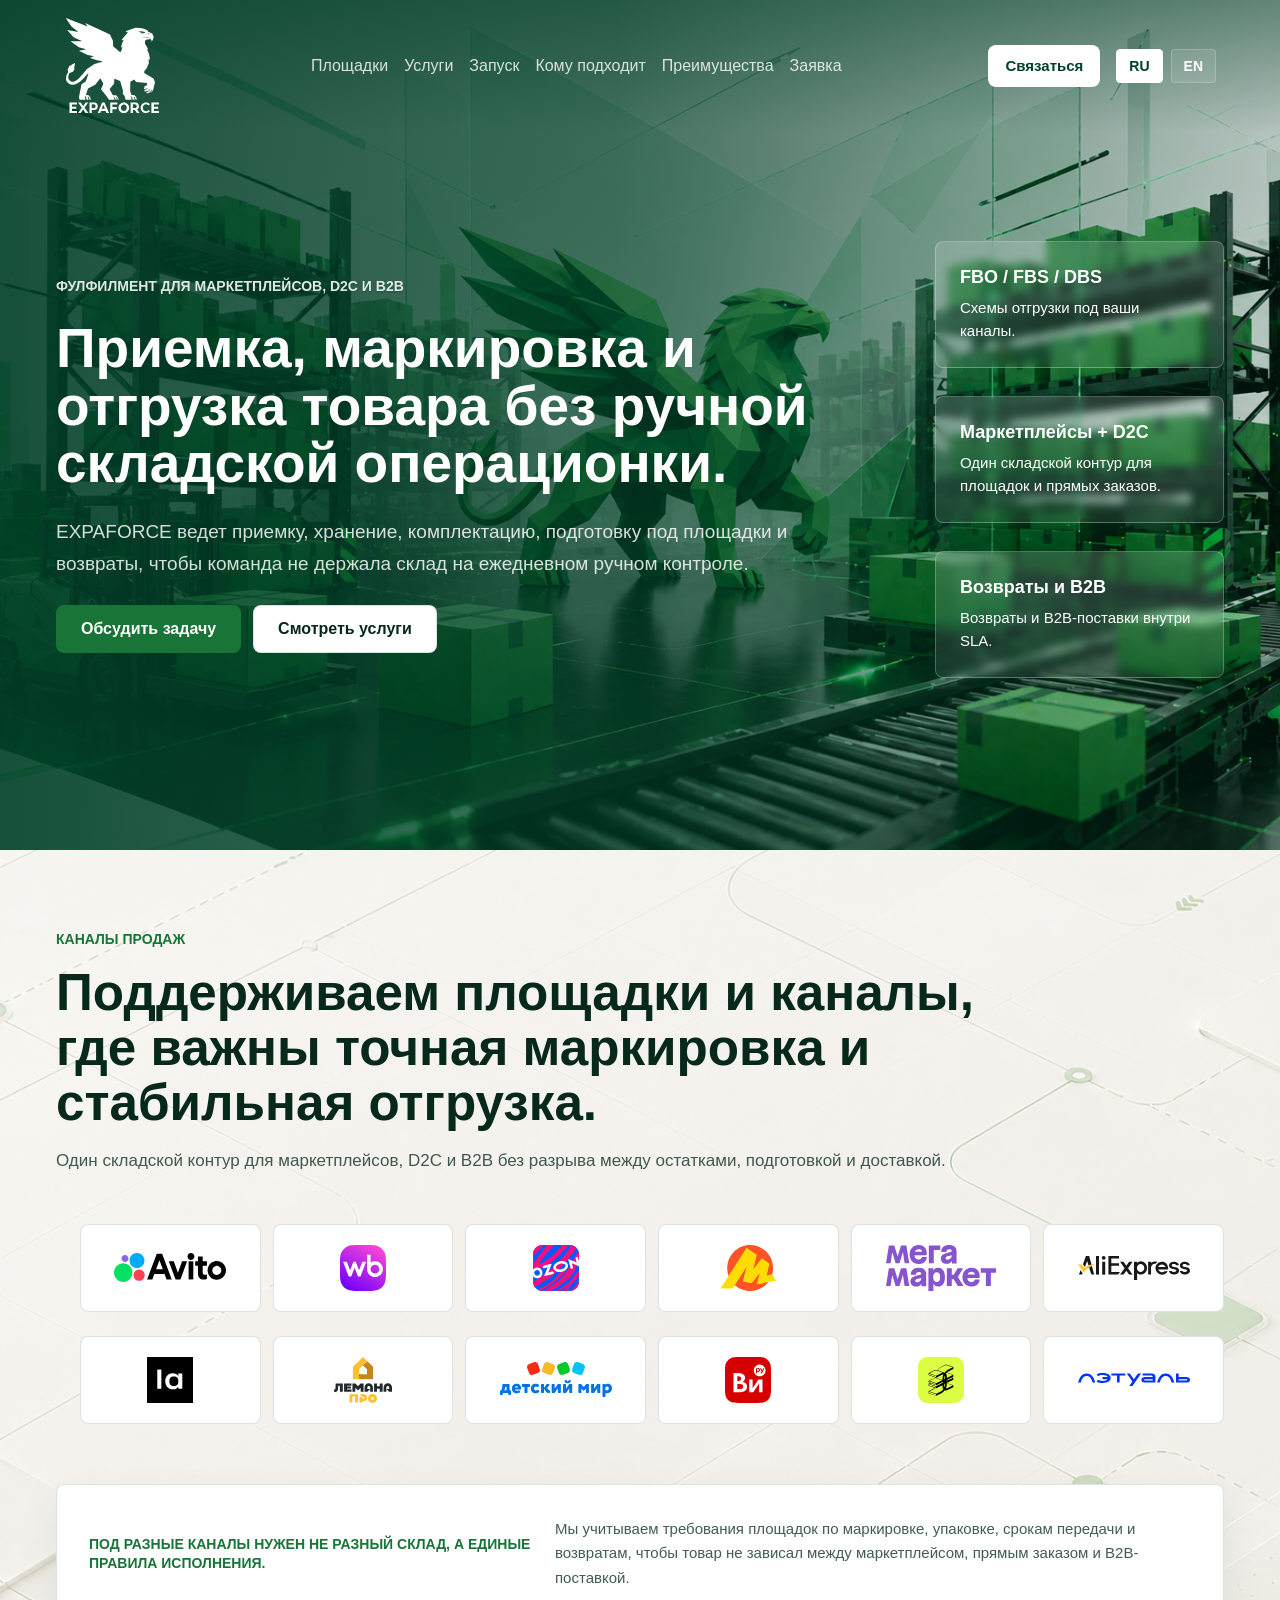
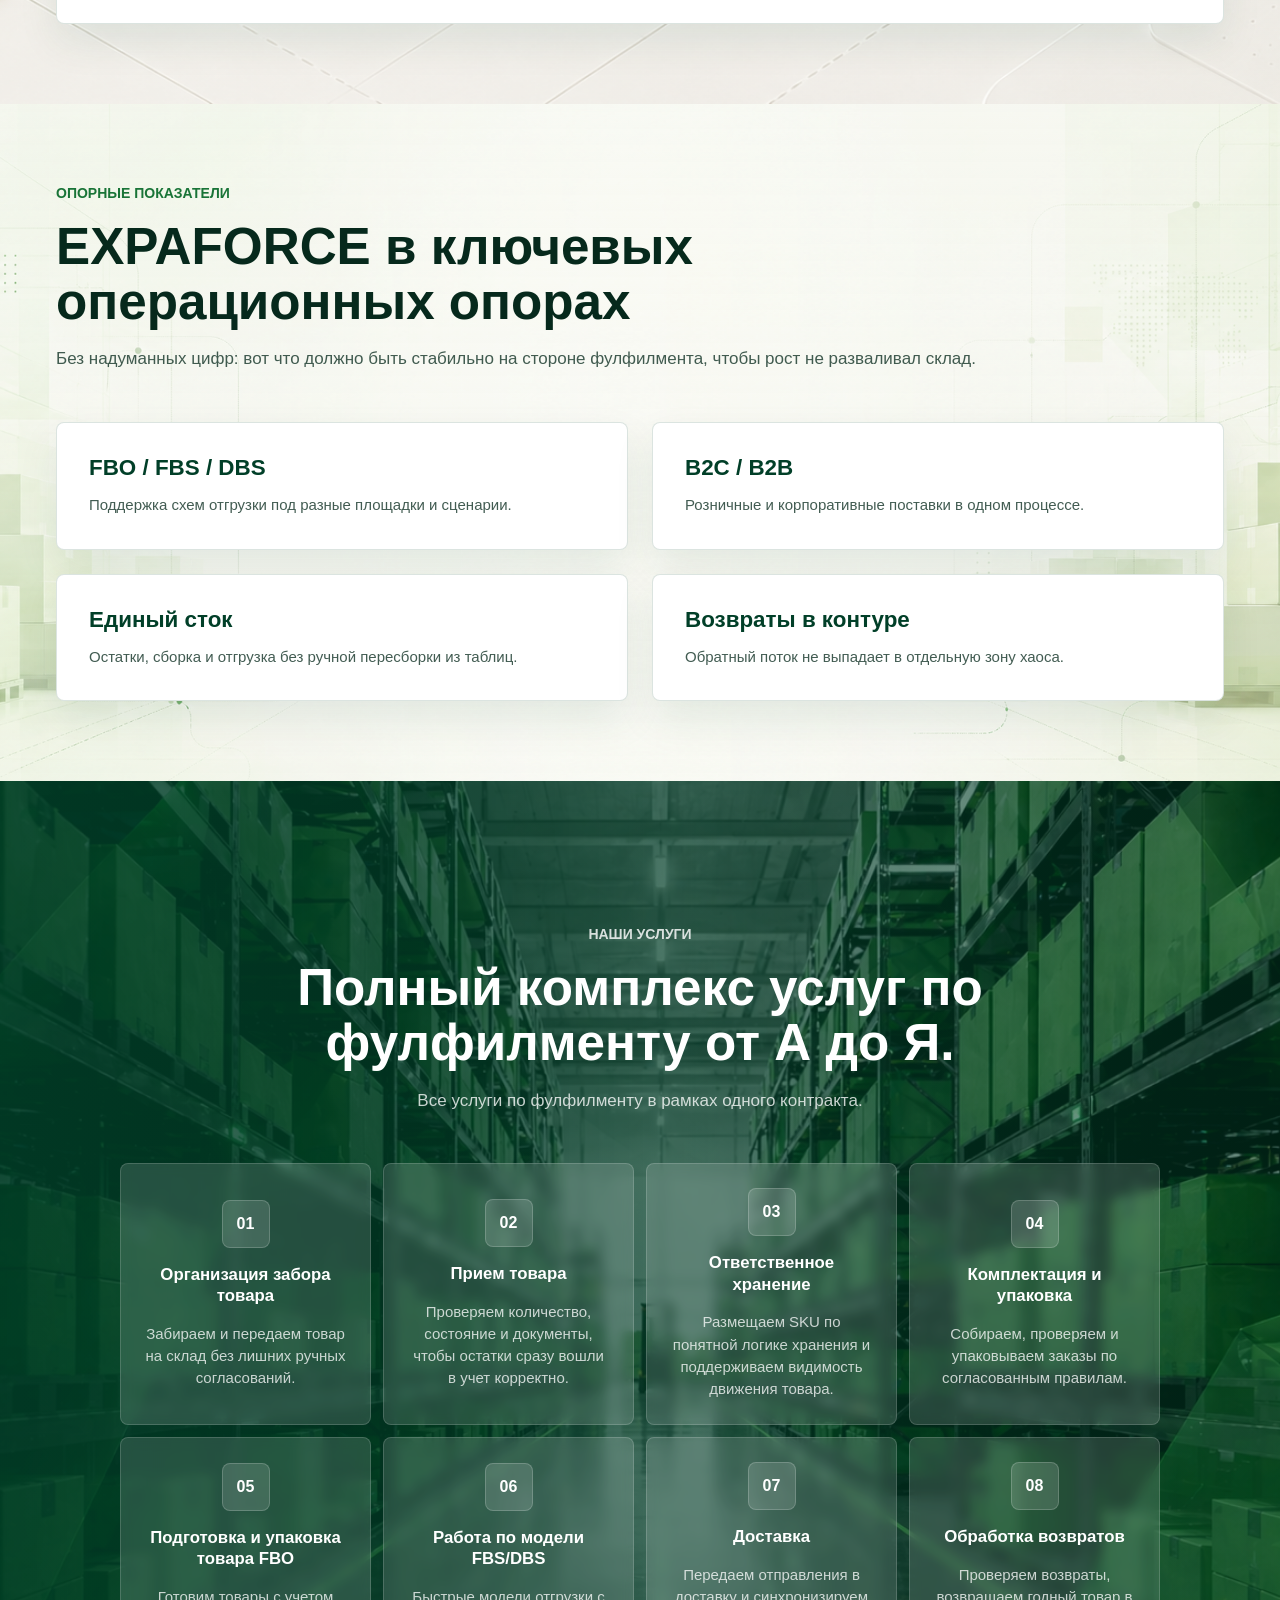
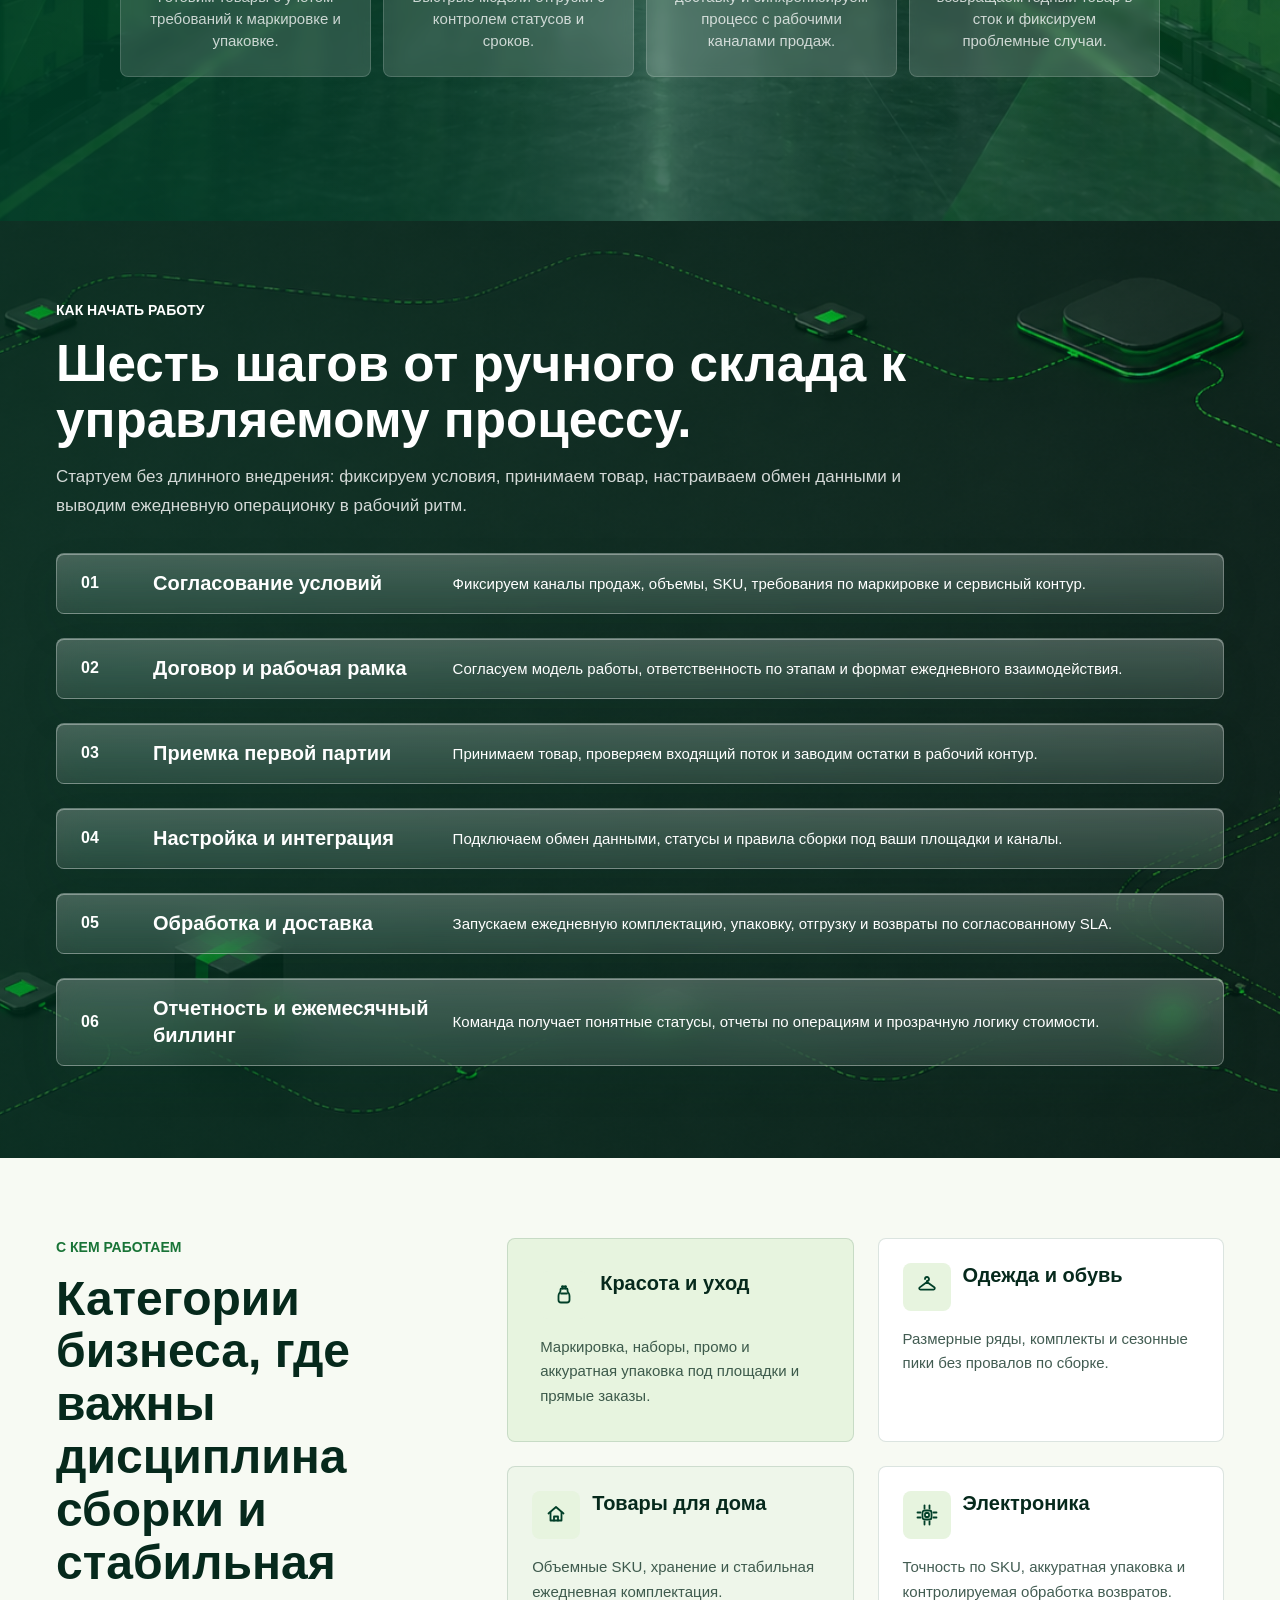
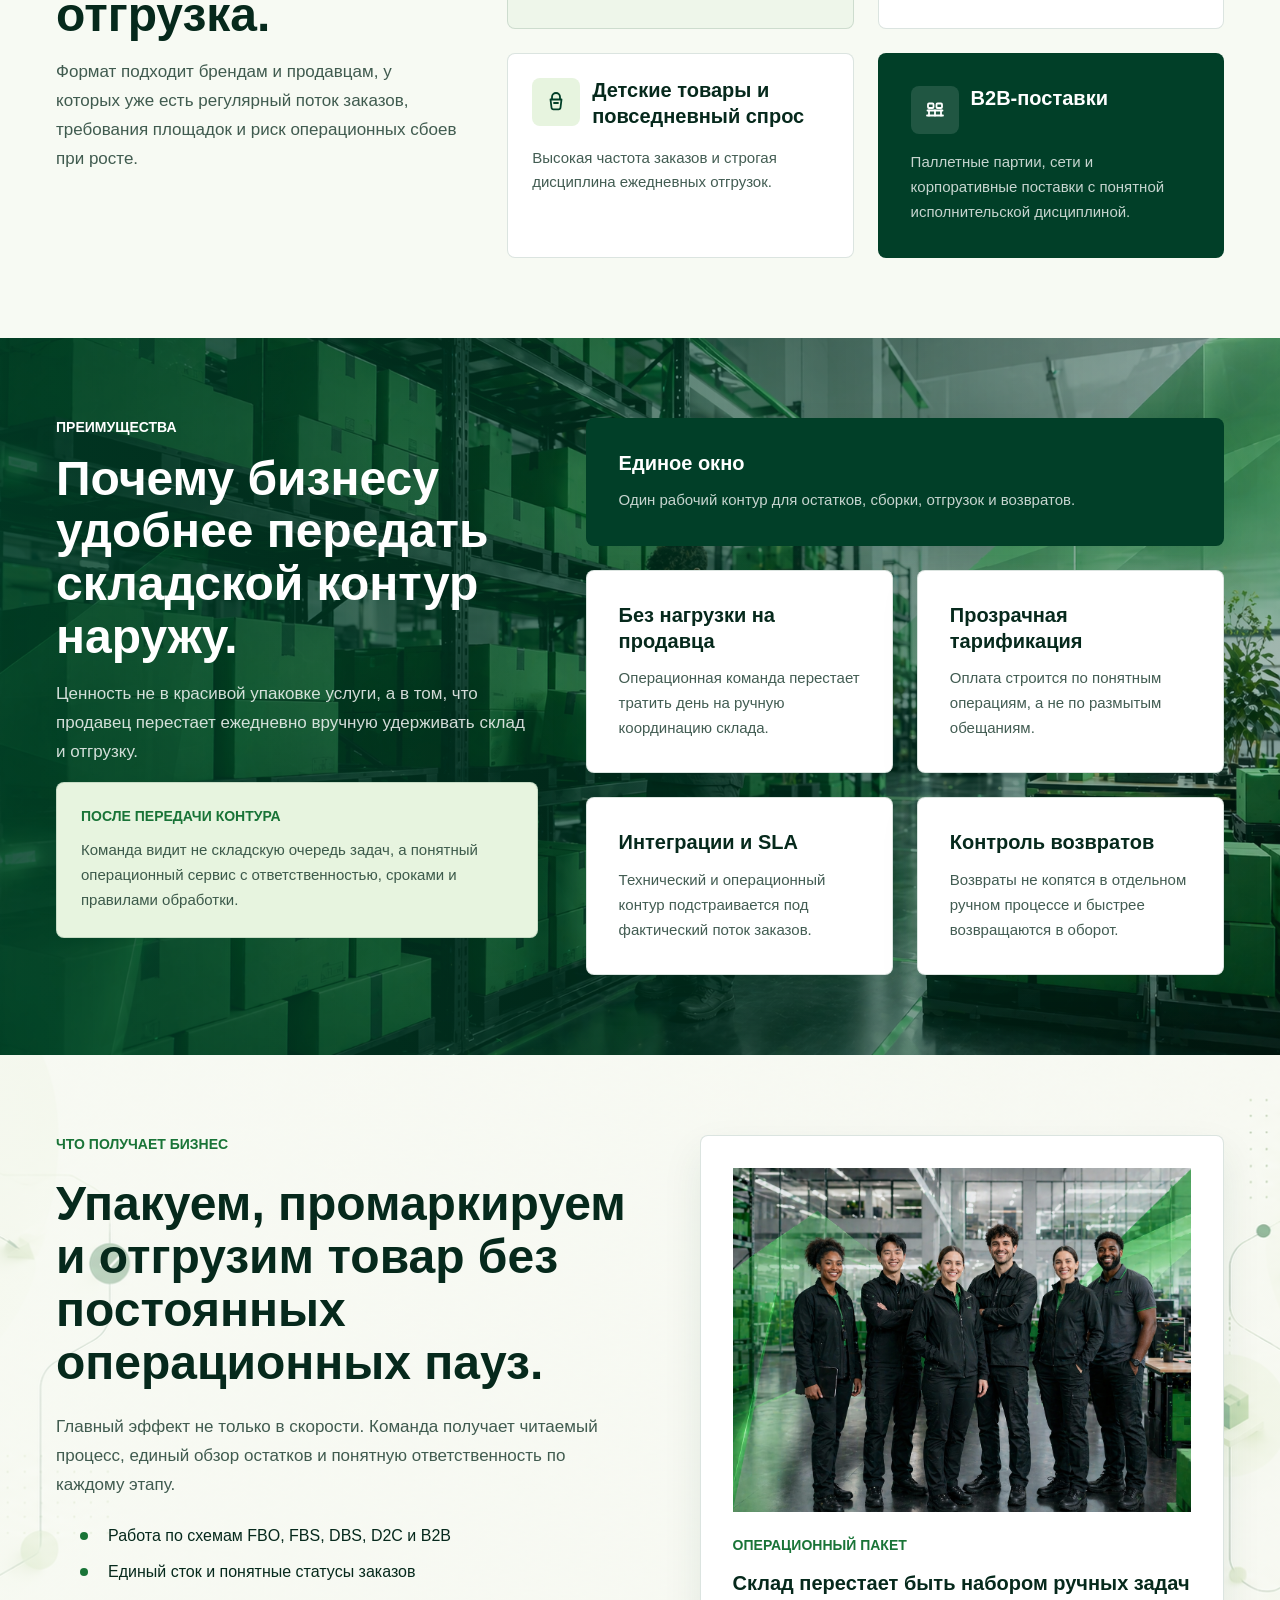
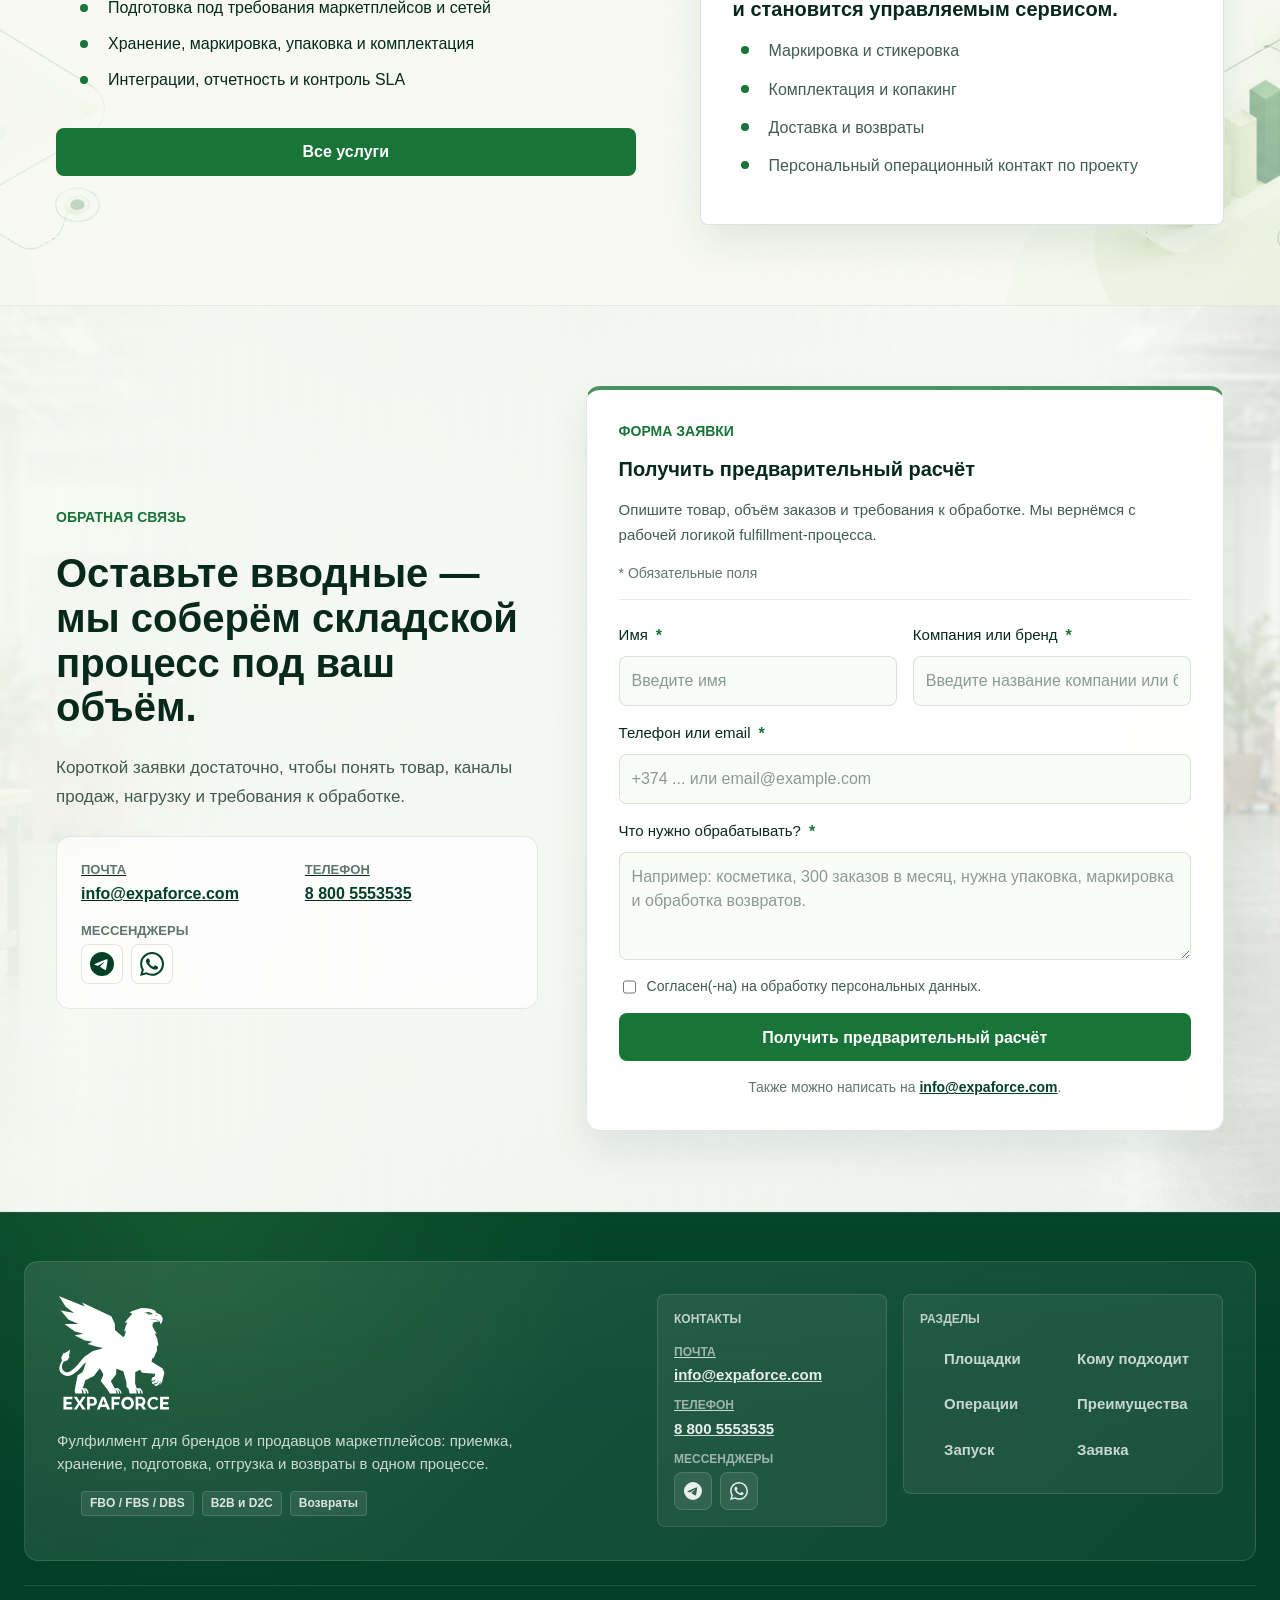
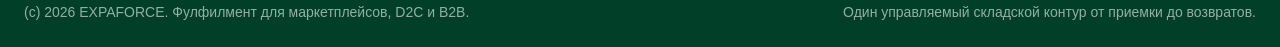
==== commit 7bf2f206: "Add backer component styles and update footer and home styles - Introduced a new SCSS file for the b" ====
--- a/index.html
+++ b/index.html
@@ -22,13 +22,13 @@
 
     <link rel="stylesheet" href="src/css/styles.css">
 
-    <link rel="icon" type="image/x-icon" href="src/graphics/favicon.ico">
-    <link rel="icon" type="image/png" sizes="16x16" href="src/graphics/png/favicon-16x16.png">
-    <link rel="icon" type="image/png" sizes="32x32" href="src/graphics/png/favicon-32x32.png">
-    <link rel="icon" type="image/png" sizes="192x192" href="src/graphics/png/android-chrome-192x192.png">
-    <link rel="icon" type="image/png" sizes="512x512" href="src/graphics/png/android-chrome-512x512.png">
-    <link rel="apple-touch-icon" sizes="180x180" href="src/graphics/png/apple-touch-icon.png">
-    <link rel="manifest" href="src/graphics/site.webmanifest">
+    <link rel="icon" type="image/x-icon" href="src/graphics/favicon.ico?v=20260512">
+    <link rel="icon" type="image/png" sizes="16x16" href="src/graphics/png/favicon-16x16.png?v=20260512">
+    <link rel="icon" type="image/png" sizes="32x32" href="src/graphics/png/favicon-32x32.png?v=20260512">
+    <link rel="icon" type="image/png" sizes="192x192" href="src/graphics/png/android-chrome-192x192.png?v=20260512">
+    <link rel="icon" type="image/png" sizes="512x512" href="src/graphics/png/android-chrome-512x512.png?v=20260512">
+    <link rel="apple-touch-icon" sizes="180x180" href="src/graphics/png/apple-touch-icon.png?v=20260512">
+    <link rel="manifest" href="src/graphics/site.webmanifest?v=20260512">
     <script type="application/ld+json">
 {
   "@context": "https://schema.org",
@@ -157,46 +157,56 @@
                     </div>
                 </div>
 
-                <div class="home-services__grid">
-                    <article class="card home-service-card">
-                        <span class="home-service-card__number" aria-hidden="true">01</span>
-                        <h3 class="card__title home-service-card__title" data-i18n="[text]home-service-1-title">Организация забора товара</h3>
-                    </article>
-
-                    <article class="card home-service-card">
-                        <span class="home-service-card__number" aria-hidden="true">02</span>
-                        <h3 class="card__title home-service-card__title" data-i18n="[text]home-service-2-title">Прием товара</h3>
-                    </article>
-
-                    <article class="card home-service-card">
-                        <span class="home-service-card__number" aria-hidden="true">03</span>
-                        <h3 class="card__title home-service-card__title" data-i18n="[text]home-service-3-title">Ответственное хранение</h3>
-                    </article>
-
-                    <article class="card home-service-card">
-                        <span class="home-service-card__number" aria-hidden="true">04</span>
-                        <h3 class="card__title home-service-card__title" data-i18n="[text]home-service-4-title">Комплектация и упаковка интернет-заказов</h3>
-                    </article>
-
-                    <article class="card home-service-card">
-                        <span class="home-service-card__number" aria-hidden="true">05</span>
-                        <h3 class="card__title home-service-card__title" data-i18n="[text]home-service-5-title">Подготовка и упаковка товара (FBO)</h3>
-                    </article>
-
-                    <article class="card home-service-card">
-                        <span class="home-service-card__number" aria-hidden="true">06</span>
-                        <h3 class="card__title home-service-card__title" data-i18n="[text]home-service-6-title">Комплектация и упаковка по модели FBS/DBS</h3>
-                    </article>
-
-                    <article class="card home-service-card">
-                        <span class="home-service-card__number" aria-hidden="true">07</span>
-                        <h3 class="card__title home-service-card__title" data-i18n="[text]home-service-7-title">Доставка</h3>
-                    </article>
-
-                    <article class="card home-service-card">
-                        <span class="home-service-card__number" aria-hidden="true">08</span>
-                        <h3 class="card__title home-service-card__title" data-i18n="[text]home-service-8-title">Обработка возвратов</h3>
-                    </article>
+                <div class="home-services__body">
+                    <div class="home-services__grid">
+                        <article class="card home-service-card">
+                            <span class="home-service-card__number" aria-hidden="true">01</span>
+                            <h3 class="card__title home-service-card__title" data-i18n="[text]home-service-1-title">Организация забора товара</h3>
+                            <p class="card__text home-service-card__text" data-i18n="[text]home-service-1-text">Забираем и передаем товар на склад без лишних ручных согласований.</p>
+                        </article>
+
+                        <article class="card home-service-card">
+                            <span class="home-service-card__number" aria-hidden="true">02</span>
+                            <h3 class="card__title home-service-card__title" data-i18n="[text]home-service-2-title">Прием товара</h3>
+                            <p class="card__text home-service-card__text" data-i18n="[text]home-service-2-text">Проверяем количество, состояние и документы, чтобы остатки сразу вошли в учет корректно.</p>
+                        </article>
+
+                        <article class="card home-service-card">
+                            <span class="home-service-card__number" aria-hidden="true">03</span>
+                            <h3 class="card__title home-service-card__title" data-i18n="[text]home-service-3-title">Ответственное хранение</h3>
+                            <p class="card__text home-service-card__text" data-i18n="[text]home-service-3-text">Размещаем SKU по понятной логике хранения и поддерживаем видимость движения товара.</p>
+                        </article>
+
+                        <article class="card home-service-card">
+                            <span class="home-service-card__number" aria-hidden="true">04</span>
+                            <h3 class="card__title home-service-card__title" data-i18n="[text]home-service-4-title">Комплектация и упаковка</h3>
+                            <p class="card__text home-service-card__text" data-i18n="[text]home-service-4-text">Собираем, проверяем и упаковываем заказы по согласованным правилам.</p>
+                        </article>
+
+                        <article class="card home-service-card">
+                            <span class="home-service-card__number" aria-hidden="true">05</span>
+                            <h3 class="card__title home-service-card__title" data-i18n="[text]home-service-5-title">Подготовка и упаковка товара FBO</h3>
+                            <p class="card__text home-service-card__text" data-i18n="[text]home-service-5-text">Готовим товары с учетом требований к маркировке и упаковке.</p>
+                        </article>
+
+                        <article class="card home-service-card">
+                            <span class="home-service-card__number" aria-hidden="true">06</span>
+                            <h3 class="card__title home-service-card__title" data-i18n="[text]home-service-6-title">Работа по модели FBS/DBS</h3>
+                            <p class="card__text home-service-card__text" data-i18n="[text]home-service-6-text">Быстрые модели отгрузки с контролем статусов и сроков.</p>
+                        </article>
+
+                        <article class="card home-service-card">
+                            <span class="home-service-card__number" aria-hidden="true">07</span>
+                            <h3 class="card__title home-service-card__title" data-i18n="[text]home-service-7-title">Доставка</h3>
+                            <p class="card__text home-service-card__text" data-i18n="[text]home-service-7-text">Передаем отправления в доставку и синхронизируем процесс с рабочими каналами продаж.</p>
+                        </article>
+
+                        <article class="card home-service-card">
+                            <span class="home-service-card__number" aria-hidden="true">08</span>
+                            <h3 class="card__title home-service-card__title" data-i18n="[text]home-service-8-title">Обработка возвратов</h3>
+                            <p class="card__text home-service-card__text" data-i18n="[text]home-service-8-text">Проверяем возвраты, возвращаем годный товар в сток и фиксируем проблемные случаи.</p>
+                        </article>
+                    </div>
                 </div>
             </div>
             </div>
@@ -415,7 +425,6 @@
                         <li data-i18n="[text]home-offer-item-3">Подготовка под требования маркетплейсов и сетей</li>
                         <li data-i18n="[text]home-offer-item-4">Хранение, маркировка, упаковка и комплектация</li>
                         <li data-i18n="[text]home-offer-item-5">Интеграции, отчетность и контроль SLA</li>
-                        <li data-i18n="[text]home-offer-item-6">Персональный операционный контакт по проекту</li>
                     </ul>
                     <a class="button button--primary" href="index.html#services" data-i18n="[text]home-services-link">Все услуги</a>
                 </div>
@@ -426,10 +435,11 @@
                         <p class="home-offer__aside-label" data-i18n="[text]home-offer-aside-label">Операционный пакет</p>
                         <h3 class="card__title home-offer__aside-title" data-i18n="[text]home-offer-aside-title">Склад перестает быть набором ручных задач и становится управляемым сервисом.</h3>
                         <ul class="card__list home-offer__aside-list">
-                            <li data-i18n="[text]home-offer-aside-item-1">Приемка и размещение</li>
+                            <!-- <li data-i18n="[text]home-offer-aside-item-1">Приемка и размещение</li> -->
                             <li data-i18n="[text]home-offer-aside-item-2">Маркировка и стикеровка</li>
                             <li data-i18n="[text]home-offer-aside-item-3">Комплектация и копакинг</li>
                             <li data-i18n="[text]home-offer-aside-item-4">Доставка и возвраты</li>
+                            <li data-i18n="[text]home-offer-aside-item-5">Персональный операционный контакт по проекту</li>
                         </ul>
                     </div>
                 </aside>
@@ -446,6 +456,31 @@
                     <p class="section-heading__eyebrow" data-i18n="[text]home-cta-eyebrow">Обратная связь</p>
                     <h2 class="home-cta__title" id="home-cta-title" data-i18n="[text]cta-title">Оставьте вводные — мы соберём складской процесс под ваш объём.</h2>
                     <p class="home-cta__text" data-i18n="[text]cta-text">Короткой заявки достаточно, чтобы понять товар, каналы продаж, нагрузку и требования к обработке.</p>
+                    <div class="home-cta__contact cta-contact" aria-label="Прямые контакты для связи" data-i18n="[aria-label]cta-contact-aria">
+                        <a class="cta-contact__item" href="mailto:info@expaforce.com">
+                            <span class="cta-contact__label" data-i18n="[text]cta-contact-email-label">Почта</span>
+                            <span class="cta-contact__value">info@expaforce.com</span>
+                        </a>
+                        <a class="cta-contact__item" href="tel:88005553535">
+                            <span class="cta-contact__label" data-i18n="[text]cta-contact-phone-label">Телефон</span>
+                            <span class="cta-contact__value">8 800 5553535</span>
+                        </a>
+                        <div class="cta-contact__item cta-contact__item--messengers">
+                            <span class="cta-contact__label" data-i18n="[text]cta-contact-messengers-label">Мессенджеры</span>
+                            <span class="cta-contact__messengers">
+                                <a class="cta-contact__messenger" href="#" aria-label="Написать в Telegram" data-i18n="[aria-label]cta-contact-telegram-aria">
+                                    <svg class="cta-contact__icon" viewBox="0 0 24 24" aria-hidden="true" focusable="false">
+                                        <path d="M11.944 0A12 12 0 0 0 0 12a12 12 0 0 0 12 12 12 12 0 0 0 12-12A12 12 0 0 0 12 0h-.056Zm4.962 7.224c.1-.002.321.023.465.14.121.098.156.23.171.325.016.093.036.306.02.472-.18 1.898-.962 6.502-1.36 8.627-.168.9-.499 1.201-.82 1.23-.696.065-1.225-.46-1.9-.902-1.056-.693-1.653-1.124-2.678-1.8-1.185-.78-.417-1.21.258-1.91.177-.184 3.247-2.977 3.307-3.23.007-.032.014-.15-.056-.212-.07-.062-.174-.041-.249-.024-.106.024-1.793 1.14-5.061 3.345-.48.33-.913.49-1.302.48-.428-.008-1.252-.241-1.865-.44-.752-.245-1.349-.374-1.297-.789.027-.216.325-.437.893-.663 3.498-1.524 5.831-2.529 6.998-3.014 3.332-1.386 4.025-1.627 4.476-1.635Z"/>
+                                    </svg>
+                                </a>
+                                <a class="cta-contact__messenger" href="#" aria-label="Написать в WhatsApp" data-i18n="[aria-label]cta-contact-whatsapp-aria">
+                                    <svg class="cta-contact__icon" viewBox="0 0 24 24" aria-hidden="true" focusable="false">
+                                        <path d="M17.472 14.382c-.297-.149-1.758-.867-2.03-.967-.273-.099-.471-.148-.67.15-.197.297-.767.966-.94 1.164-.173.199-.347.223-.644.075-.297-.15-1.255-.463-2.39-1.475-.883-.788-1.48-1.761-1.653-2.059-.173-.297-.018-.458.13-.606.134-.133.298-.347.446-.52.149-.174.198-.298.298-.497.099-.198.05-.371-.025-.52-.075-.149-.669-1.612-.916-2.207-.242-.579-.487-.5-.669-.51-.173-.008-.371-.01-.57-.01-.198 0-.52.074-.792.372-.272.297-1.04 1.016-1.04 2.479 0 1.462 1.065 2.875 1.213 3.074.149.198 2.096 3.2 5.077 4.487.709.306 1.262.489 1.694.625.712.227 1.36.195 1.872.118.571-.085 1.758-.719 2.006-1.413.248-.694.248-1.289.173-1.413-.074-.124-.272-.198-.57-.347m-5.421 7.403h-.004a9.87 9.87 0 0 1-5.031-1.378l-.361-.214-3.741.982.998-3.648-.235-.374a9.86 9.86 0 0 1-1.51-5.26c.001-5.45 4.436-9.884 9.888-9.884 2.64 0 5.122 1.03 6.988 2.898a9.825 9.825 0 0 1 2.893 6.994c-.003 5.45-4.437 9.884-9.885 9.884M20.464 3.488A11.815 11.815 0 0 0 12.05 0C5.495 0 .16 5.335.157 11.892c0 2.096.547 4.142 1.588 5.945L.057 24l6.305-1.654a11.882 11.882 0 0 0 5.683 1.448h.005c6.554 0 11.89-5.335 11.893-11.893a11.821 11.821 0 0 0-3.48-8.413Z"/>
+                                    </svg>
+                                </a>
+                            </span>
+                        </div>
+                    </div>
                 </div>
 
                 <aside class="card home-cta__card">
@@ -458,7 +493,7 @@
 
                     <form
                         class="form-group cta-form"
-                        action="mailto:sales@expaforce.com?subject=Fulfillment%20brief%20request"
+                        action="mailto:info@expaforce.com?subject=Fulfillment%20brief%20request"
                         method="post"
                         enctype="text/plain"
                         accept-charset="UTF-8"
@@ -502,7 +537,7 @@
 
                         <div class="form-actions cta-form__actions">
                             <button class="button button--primary button--full" type="submit" data-i18n="[text]cta-primary">Получить предварительный расчёт</button>
-                            <p class="card__text cta-form__note" data-i18n="[html]cta-form-note">Также можно написать на <a href="mailto:sales@expaforce.com">sales@expaforce.com</a>.</p>
+                            <p class="card__text cta-form__note" data-i18n="[html]cta-form-note">Также можно написать на <a href="mailto:info@expaforce.com">info@expaforce.com</a>.</p>
                         </div>
                     </form>
                 </aside>
@@ -515,5 +550,6 @@
 
     <script src="scripts/partials.js"></script>
     <script src="scripts/translation.js"></script>
+    <script src="scripts/script.js"></script>
 </body>
 </html>
--- a/src/css/styles.css
+++ b/src/css/styles.css
@@ -103,6 +103,69 @@
   width: 100%;
 }
 
+.backer {
+  position: fixed;
+  right: var(--space-5);
+  bottom: var(--space-5);
+  z-index: 200;
+  display: inline-flex;
+  align-items: center;
+  justify-content: center;
+  width: 52px;
+  height: 52px;
+  padding: 0;
+  border: 1px solid rgba(1, 63, 40, 0.18);
+  border-radius: 8px;
+  background-color: rgba(255, 255, 255, 0.94);
+  color: #013f28;
+  box-shadow: 0 14px 32px rgba(1, 63, 40, 0.16);
+  cursor: pointer;
+  opacity: 0;
+  pointer-events: none;
+  transform: translateY(var(--space-2));
+  transition: opacity 0.2s ease, transform 0.2s ease, border-color 0.2s ease, background-color 0.2s ease, color 0.2s ease, box-shadow 0.2s ease;
+}
+
+.backer.is-visible {
+  opacity: 1;
+  pointer-events: auto;
+  transform: translateY(0);
+}
+
+.backer:hover,
+.backer:focus {
+  border-color: rgba(25, 116, 55, 0.46);
+  background-color: #fff;
+  color: #197437;
+  box-shadow: 0 18px 40px rgba(1, 63, 40, 0.09);
+}
+
+.backer:focus-visible {
+  outline: 2px solid rgba(25, 116, 55, 0.42);
+  outline-offset: var(--space-1);
+}
+
+.backer__icon {
+  width: 22px;
+  height: 22px;
+  display: block;
+  fill: currentColor;
+}
+
+@media (max-width: 768px) {
+  .backer {
+    right: var(--space-4);
+    bottom: var(--space-4);
+    width: 48px;
+    height: 48px;
+  }
+}
+@media (prefers-reduced-motion: reduce) {
+  .backer {
+    transition: none;
+    transform: none;
+  }
+}
 .card, .proof-card,
 .operation-card,
 .audience-card,
@@ -456,9 +519,9 @@
 }
 
 .footer {
-  background: linear-gradient(180deg, rgba(25, 116, 55, 0.12) 0%, rgba(1, 63, 40, 0) 44%), #013f28;
-  color: #fff;
-  padding: var(--space-6) 0 var(--space-5);
+  background: radial-gradient(circle at 16% 0%, rgba(104, 182, 72, 0.16), rgba(104, 182, 72, 0) 34%), linear-gradient(180deg, rgba(25, 116, 55, 0.12) 0%, rgba(1, 63, 40, 0) 48%), #013f28;
+  color: #fff;
+  padding: var(--space-7) 0 var(--space-5);
   border-top: 1px solid rgba(255, 255, 255, 0.12);
 }
 
@@ -467,21 +530,26 @@
   margin: 0 auto;
   padding-inline: 24px;
   display: grid;
+  gap: var(--space-5);
+}
+
+.footer__main {
+  display: grid;
+  grid-template-columns: minmax(0, 1fr) minmax(230px, 0.34fr) minmax(320px, 0.44fr);
   gap: var(--space-4);
-}
-
-.footer__main {
-  display: grid;
-  grid-template-columns: minmax(280px, 0.95fr) minmax(360px, 1.15fr) minmax(220px, 0.62fr);
-  gap: var(--space-6);
   align-items: start;
+  padding: var(--space-6);
+  border: 1px solid rgba(255, 255, 255, 0.12);
+  border-radius: 14px;
+  background: linear-gradient(135deg, rgba(255, 255, 255, 0.08), rgba(255, 255, 255, 0.02)), rgba(255, 255, 255, 0.03);
 }
 
 .footer__brand {
   display: grid;
-  grid-template-columns: auto minmax(0, 1fr);
   gap: var(--space-4);
-  align-items: center;
+  align-content: start;
+  justify-items: start;
+  max-width: 640px;
   min-width: 0;
 }
 
@@ -489,21 +557,16 @@
   display: inline-flex;
   align-items: center;
   justify-self: start;
-  padding: var(--space-2);
-  border: 1px solid rgba(255, 255, 255, 0.16);
-  border-radius: 8px;
-  background-color: #fff;
-  transition: border-color 0.2s ease, box-shadow 0.2s ease;
+  transition: opacity 0.2s ease;
 }
 
 .footer__logo-link:hover,
 .footer__logo-link:focus {
-  border-color: rgba(255, 255, 255, 0.4);
-  box-shadow: 0 12px 28px rgba(0, 0, 0, 0.18);
+  opacity: 0.86;
 }
 
 .footer__logo {
-  width: 96px;
+  width: 118px;
   height: auto;
   display: block;
 }
@@ -515,16 +578,42 @@
   line-height: 1.55;
 }
 
+.footer__badges {
+  display: flex;
+  flex-wrap: wrap;
+  gap: var(--space-2);
+}
+
+.footer__badge {
+  padding: var(--space-1) var(--space-2);
+  border: 1px solid rgba(255, 255, 255, 0.14);
+  border-radius: 4px;
+  background-color: rgba(255, 255, 255, 0.08);
+  color: rgba(255, 255, 255, 0.84);
+  font-size: 0.75rem;
+  font-weight: 600;
+  line-height: 1.25;
+}
+
 .footer__nav,
 .footer__contact {
   display: grid;
-  gap: var(--space-3);
+  gap: var(--space-4);
   align-content: start;
+  padding: var(--space-4);
+  border: 1px solid rgba(255, 255, 255, 0.12);
+  border-radius: 8px;
+  background-color: rgba(255, 255, 255, 0.06);
 }
 
 .footer__nav {
-  grid-template-columns: auto minmax(0, 1fr);
-  gap: var(--space-4);
+  justify-self: end;
+  width: 100%;
+}
+
+.footer__contact {
+  justify-self: stretch;
+  min-width: 0;
 }
 
 .footer__nav-title {
@@ -536,47 +625,103 @@
   text-transform: uppercase;
 }
 
+.footer__contact-list {
+  display: grid;
+  gap: var(--space-3);
+}
+
+.footer__contact-item {
+  display: grid;
+  gap: var(--space-1);
+  min-width: 0;
+  color: rgba(255, 255, 255, 0.78);
+}
+
+.footer__contact-label {
+  color: rgba(255, 255, 255, 0.56);
+  font-size: 0.75rem;
+  font-weight: 600;
+  line-height: 1.35;
+  text-transform: uppercase;
+}
+
+.footer__contact-value {
+  color: rgba(255, 255, 255, 0.9);
+  font-size: 0.9375rem;
+  font-weight: 600;
+  line-height: 1.45;
+  overflow-wrap: anywhere;
+  transition: color 0.2s ease;
+}
+
+.footer__contact-item:hover .footer__contact-value,
+.footer__contact-item:focus .footer__contact-value {
+  color: #fff;
+}
+
+.footer__messengers {
+  display: flex;
+  flex-wrap: wrap;
+  gap: var(--space-2);
+}
+
+.footer__messenger {
+  display: inline-flex;
+  align-items: center;
+  justify-content: center;
+  width: 38px;
+  height: 38px;
+  border: 1px solid rgba(255, 255, 255, 0.14);
+  border-radius: 8px;
+  background-color: rgba(255, 255, 255, 0.08);
+  color: rgba(255, 255, 255, 0.9);
+  transition: border-color 0.2s ease, background-color 0.2s ease, color 0.2s ease;
+}
+
+.footer__messenger:hover,
+.footer__messenger:focus {
+  border-color: rgba(255, 255, 255, 0.28);
+  background-color: rgba(255, 255, 255, 0.14);
+  color: #fff;
+}
+
+.footer__messenger-icon {
+  display: block;
+  width: 18px;
+  height: 18px;
+  fill: currentColor;
+}
+
 .footer__list {
   display: grid;
-  grid-template-columns: repeat(3, minmax(0, 1fr));
-  gap: var(--space-2) var(--space-4);
-}
-
-.footer__link,
-.footer__contact-link {
+  grid-template-columns: 1fr;
+  gap: var(--space-1);
+}
+
+.footer__list--sections {
+  grid-template-columns: repeat(2, minmax(0, 1fr));
+  grid-template-rows: repeat(3, auto);
+  grid-auto-flow: column;
+}
+
+.footer__list--pages {
+  padding-block-start: var(--space-3);
+  border-top: 1px solid rgba(255, 255, 255, 0.1);
+}
+
+.footer__link {
+  text-decoration: none;
+  display: block;
+  padding-block: var(--space-1);
   color: rgba(255, 255, 255, 0.76);
   font-size: 0.9375rem;
   line-height: 1.45;
   transition: color 0.2s ease, opacity 0.2s ease;
 }
 
-.footer__contact-link {
-  color: #fff;
-  font-weight: 600;
-}
-
 .footer__link:hover,
-.footer__link:focus,
-.footer__contact-link:hover,
-.footer__contact-link:focus {
+.footer__link:focus {
   color: rgba(255, 255, 255, 0.94);
-}
-
-.footer__badges {
-  display: flex;
-  flex-wrap: wrap;
-  gap: var(--space-2);
-}
-
-.footer__badge {
-  padding: var(--space-1) var(--space-2);
-  border: 1px solid rgba(255, 255, 255, 0.16);
-  border-radius: 4px;
-  background-color: rgba(255, 255, 255, 0.08);
-  color: rgba(255, 255, 255, 0.88);
-  font-size: 0.75rem;
-  font-weight: 600;
-  line-height: 1.25;
 }
 
 .footer__bottom {
@@ -609,33 +754,33 @@
     max-width: 720px;
   }
   .footer__nav {
-    grid-template-columns: 1fr;
-    gap: var(--space-3);
+    justify-self: start;
+    width: min(100%, 360px);
+  }
+  .footer__contact {
+    width: min(100%, 360px);
   }
 }
 @media (max-width: 768px) {
   .footer {
-    padding: var(--space-4) 0;
+    padding: var(--space-5) 0 var(--space-4);
   }
   .footer__inner {
     gap: var(--space-3);
   }
   .footer__main {
+    padding: var(--space-5);
     gap: var(--space-4);
   }
   .footer__brand {
-    grid-template-columns: auto minmax(0, 1fr);
     gap: var(--space-3);
   }
   .footer__logo {
-    width: 84px;
+    width: 98px;
   }
   .footer__text {
     font-size: 0.875rem;
     line-height: 1.45;
-  }
-  .footer__list {
-    grid-template-columns: repeat(2, minmax(0, 1fr));
   }
   .footer__bottom {
     align-items: flex-start;
@@ -648,8 +793,16 @@
   }
 }
 @media (max-width: 375px) {
-  .footer__badges {
-    gap: var(--space-1);
+  .footer__main {
+    padding: var(--space-4);
+  }
+  .footer__nav,
+  .footer__contact {
+    width: 100%;
+  }
+  .footer__list--sections {
+    gap: var(--space-1) var(--space-3);
+    padding-inline-start: 0;
   }
 }
 .header {
@@ -1400,8 +1553,6 @@
   gap: var(--space-5);
 }
 
-.home-offer__list,
-.home-offer__aside-list,
 .model-card__list,
 .operations__panel-list,
 .process__card-list,
@@ -1517,15 +1668,12 @@
 }
 
 .home-services {
-  background-color: #013f28;
+  background: linear-gradient(90deg, rgba(1, 63, 40, 0.88), rgba(1, 63, 40, 0.7) 52%, rgba(1, 63, 40, 0.5)), url("../graphics/png/image7-warehouse-plan.png") center/cover no-repeat;
+  color: #fff;
 }
 
 .home-services__inner {
   padding: var(--space-8);
-  border: 1px solid rgba(255, 255, 255, 0.18);
-  border-radius: 14px;
-  background-color: #fff;
-  box-shadow: 0 18px 40px rgba(1, 63, 40, 0.09);
 }
 
 .home-services__head .section-heading {
@@ -1533,26 +1681,64 @@
   text-align: center;
 }
 
+.home-services .section-heading__eyebrow {
+  color: rgba(255, 255, 255, 0.82);
+}
+
+.home-services .section-heading__title {
+  color: #fff;
+}
+
+.home-services .section-heading__text {
+  color: rgba(255, 255, 255, 0.78);
+}
+
+.home-services__body {
+  display: grid;
+  grid-template-columns: 1fr;
+  gap: var(--space-5);
+  min-width: 0;
+}
+
 .home-services__grid {
   display: grid;
   grid-template-columns: repeat(4, minmax(0, 1fr));
   gap: var(--space-3);
+  min-width: 0;
 }
 
 .home-service-card {
   display: grid;
   min-block-size: calc(var(--space-8) * 2);
   gap: var(--space-4);
-  align-content: start;
+  align-content: center;
   justify-items: center;
   padding: var(--space-5);
-  border-color: rgba(1, 63, 40, 0.08);
-  background-color: rgba(247, 250, 243, 0.68);
+  border-color: rgba(255, 255, 255, 0.16);
+  background-color: rgba(255, 255, 255, 0.14);
   box-shadow: none;
   text-align: center;
-}
-
-.home-service-card__number,
+  backdrop-filter: blur(6px);
+  -webkit-backdrop-filter: blur(6px);
+}
+
+.home-service-card:hover {
+  box-shadow: 0 18px 40px rgba(1, 63, 40, 0.09);
+}
+
+.home-service-card__number {
+  display: inline-flex;
+  align-items: center;
+  justify-content: center;
+  width: 48px;
+  height: 48px;
+  border: 1px solid rgba(255, 255, 255, 0.18);
+  border-radius: 8px;
+  background-color: rgba(255, 255, 255, 0.14);
+  color: #fff;
+  font-weight: 700;
+}
+
 .home-client-card__icon {
   display: inline-flex;
   align-items: center;
@@ -1567,9 +1753,15 @@
 
 .home-service-card__title {
   margin: 0;
-  color: #013f28;
+  color: #fff;
   font-size: 1.05rem;
   line-height: 1.28;
+}
+
+.home-service-card__text {
+  color: rgba(255, 255, 255, 0.76);
+  font-size: 0.9375rem;
+  line-height: 1.48;
 }
 
 .section--home-journey {
@@ -1826,6 +2018,82 @@
   border-radius: 14px;
   background-color: rgba(255, 255, 255, 0.62);
   backdrop-filter: blur(4px);
+}
+
+.cta-contact {
+  display: grid;
+  grid-template-columns: repeat(2, minmax(0, 1fr));
+  gap: var(--space-4);
+  padding: var(--space-5);
+  border: 1px solid rgba(1, 63, 40, 0.1);
+  border-radius: 14px;
+  background-color: rgba(255, 255, 255, 0.72);
+  backdrop-filter: blur(4px);
+}
+
+.cta-contact__item {
+  display: grid;
+  gap: var(--space-1);
+  min-width: 0;
+  color: #06291c;
+}
+
+.cta-contact__item--messengers {
+  grid-column: 1/-1;
+}
+
+.cta-contact__label {
+  color: rgba(6, 41, 28, 0.64);
+  font-size: 0.8125rem;
+  font-weight: 600;
+  line-height: 1.4;
+  text-transform: uppercase;
+}
+
+.cta-contact__value,
+.cta-contact__messenger {
+  color: #013f28;
+  font-weight: 600;
+  line-height: 1.4;
+  overflow-wrap: anywhere;
+}
+
+.cta-contact__messengers {
+  display: flex;
+  flex-wrap: wrap;
+  gap: var(--space-2);
+}
+
+.cta-contact__messenger {
+  display: inline-flex;
+  align-items: center;
+  justify-content: center;
+  min-height: calc(var(--space-4) + var(--space-5));
+  min-width: calc(var(--space-4) + var(--space-5));
+  padding-inline: var(--space-2);
+  border: 1px solid rgba(1, 63, 40, 0.12);
+  border-radius: 8px;
+  background-color: rgba(255, 255, 255, 0.74);
+  transition: border-color 0.2s ease, background-color 0.2s ease, color 0.2s ease;
+}
+
+.cta-contact__icon {
+  display: block;
+  width: var(--space-5);
+  height: var(--space-5);
+  fill: currentColor;
+}
+
+.cta-contact__item:hover .cta-contact__value,
+.cta-contact__item:focus .cta-contact__value {
+  color: #197437;
+}
+
+.cta-contact__messenger:hover,
+.cta-contact__messenger:focus {
+  border-color: rgba(25, 116, 55, 0.34);
+  background-color: #fff;
+  color: #197437;
 }
 
 .cta-support__group,
@@ -2277,8 +2545,12 @@
   .problem__grid,
   .operations__grid,
   .proof__grid,
+  .cta-contact,
   .cta-form__grid--primary {
     grid-template-columns: 1fr;
+  }
+  .home-services {
+    background: linear-gradient(180deg, rgba(1, 63, 40, 0.9), rgba(1, 63, 40, 0.76)), url("../graphics/png/image7-warehouse-plan.png") center/cover no-repeat;
   }
   .home-services__inner {
     padding: var(--space-5);
@@ -2357,6 +2629,7 @@
   .home-benefit-card,
   .home-client-card,
   .cta-support,
+  .cta-contact,
   .home-cta__card,
   .about-intro__aside,
   .about-intro__principle,
@@ -2391,6 +2664,4 @@
   .home-hero__title {
     font-size: 2.25rem;
   }
-}
-
-/*# sourceMappingURL=styles.css.map */
+}/*# sourceMappingURL=styles.css.map */
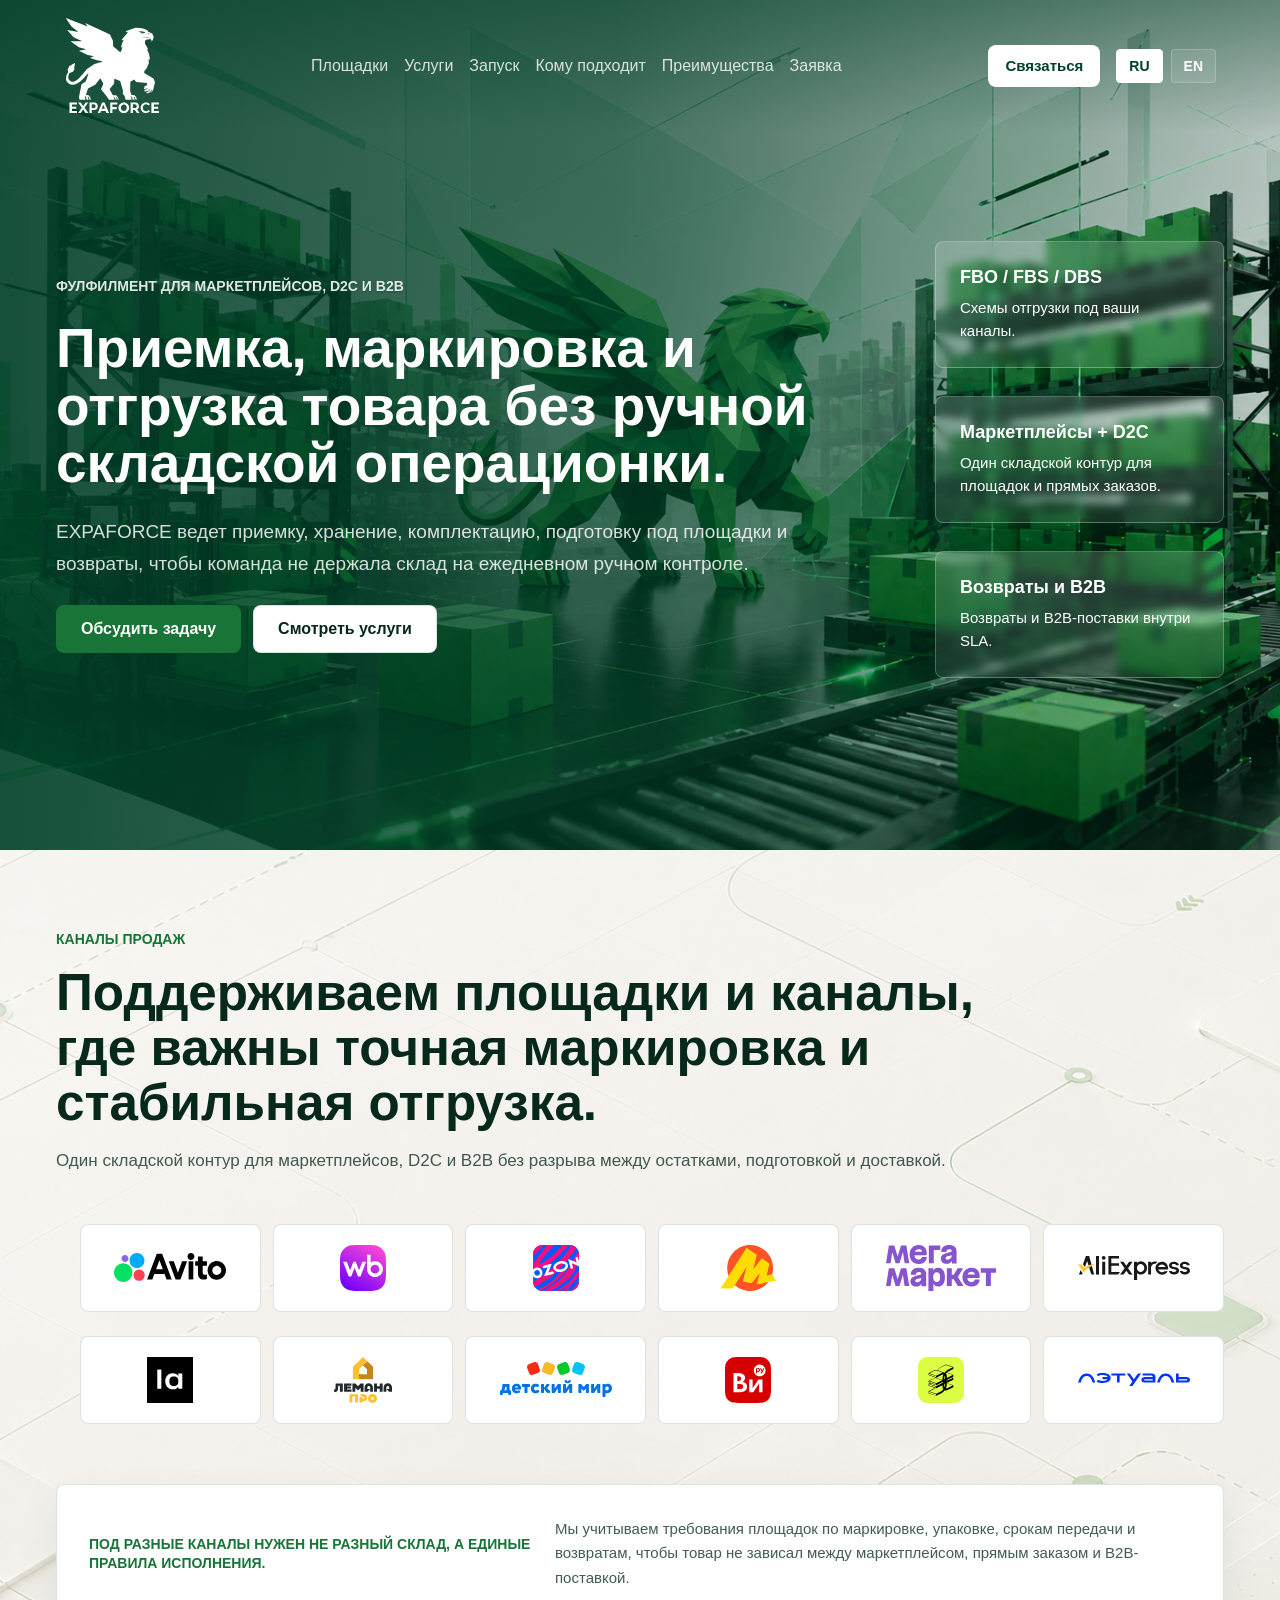
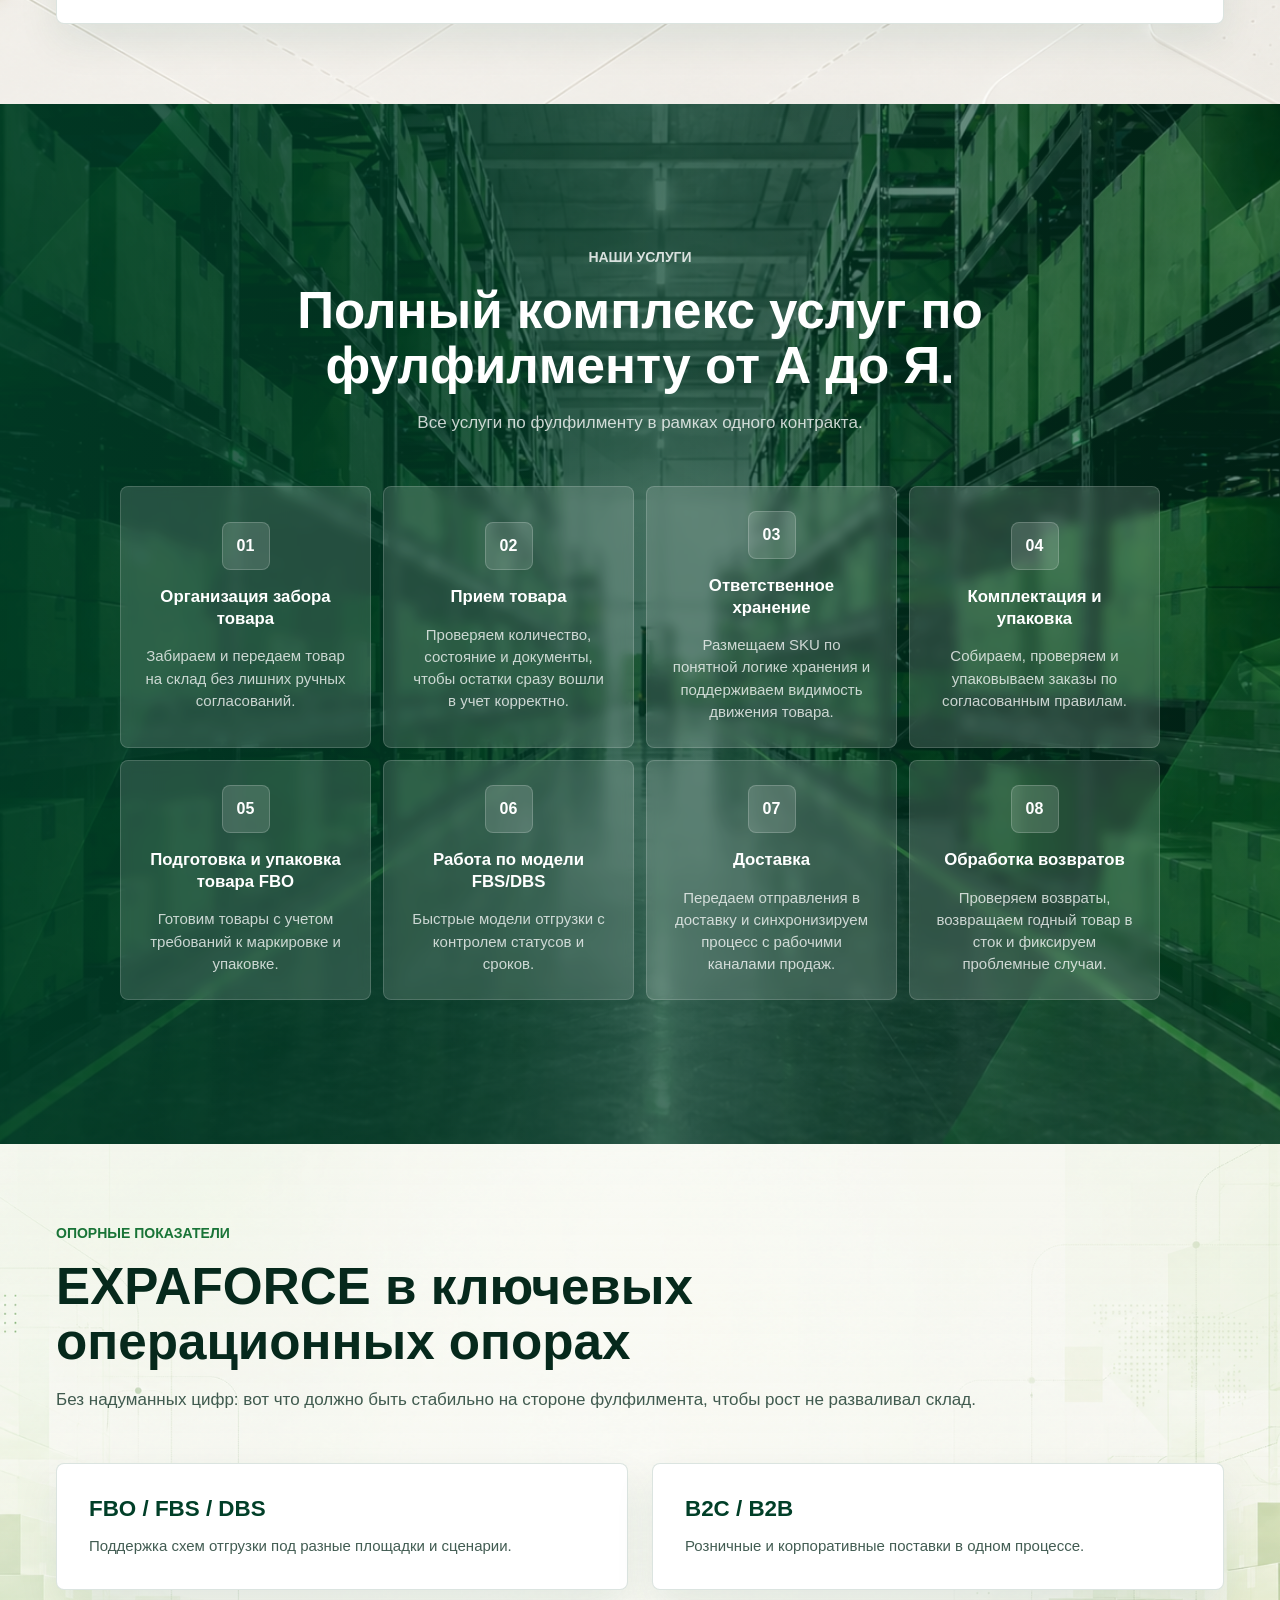
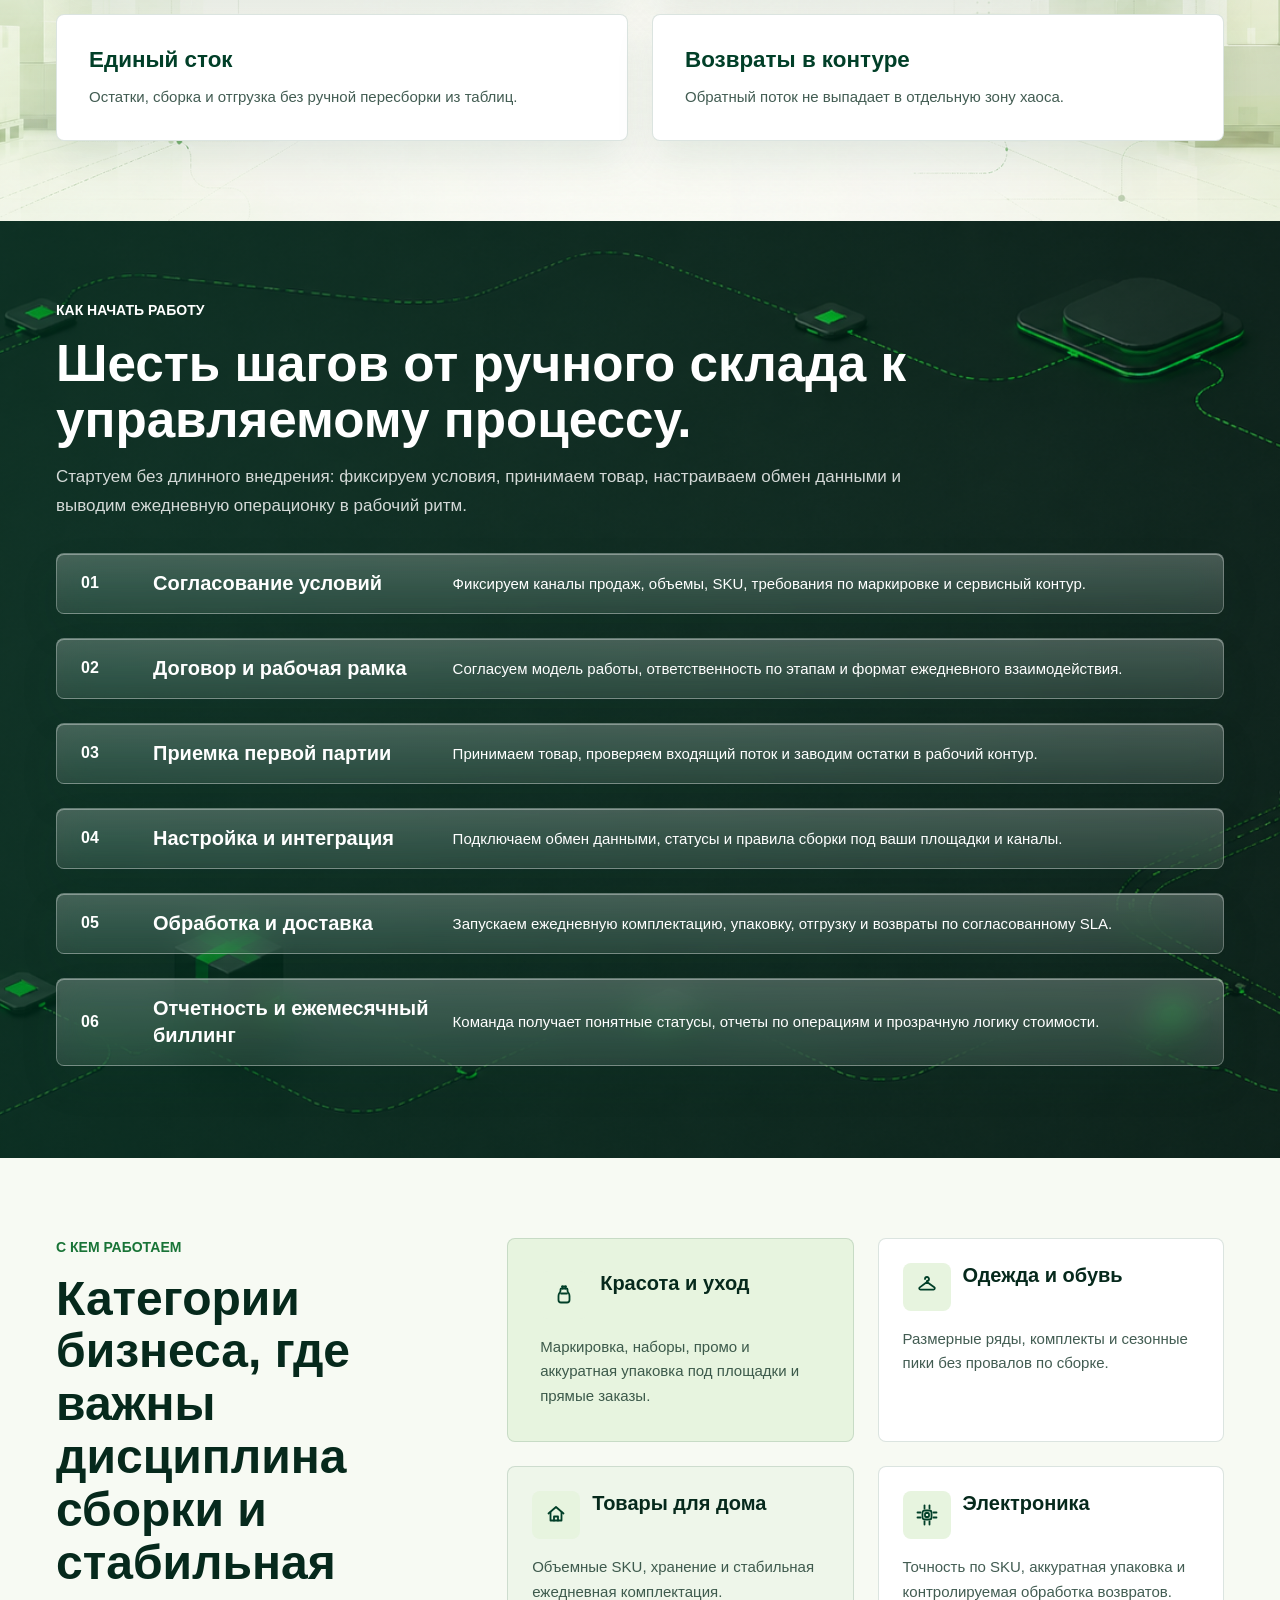
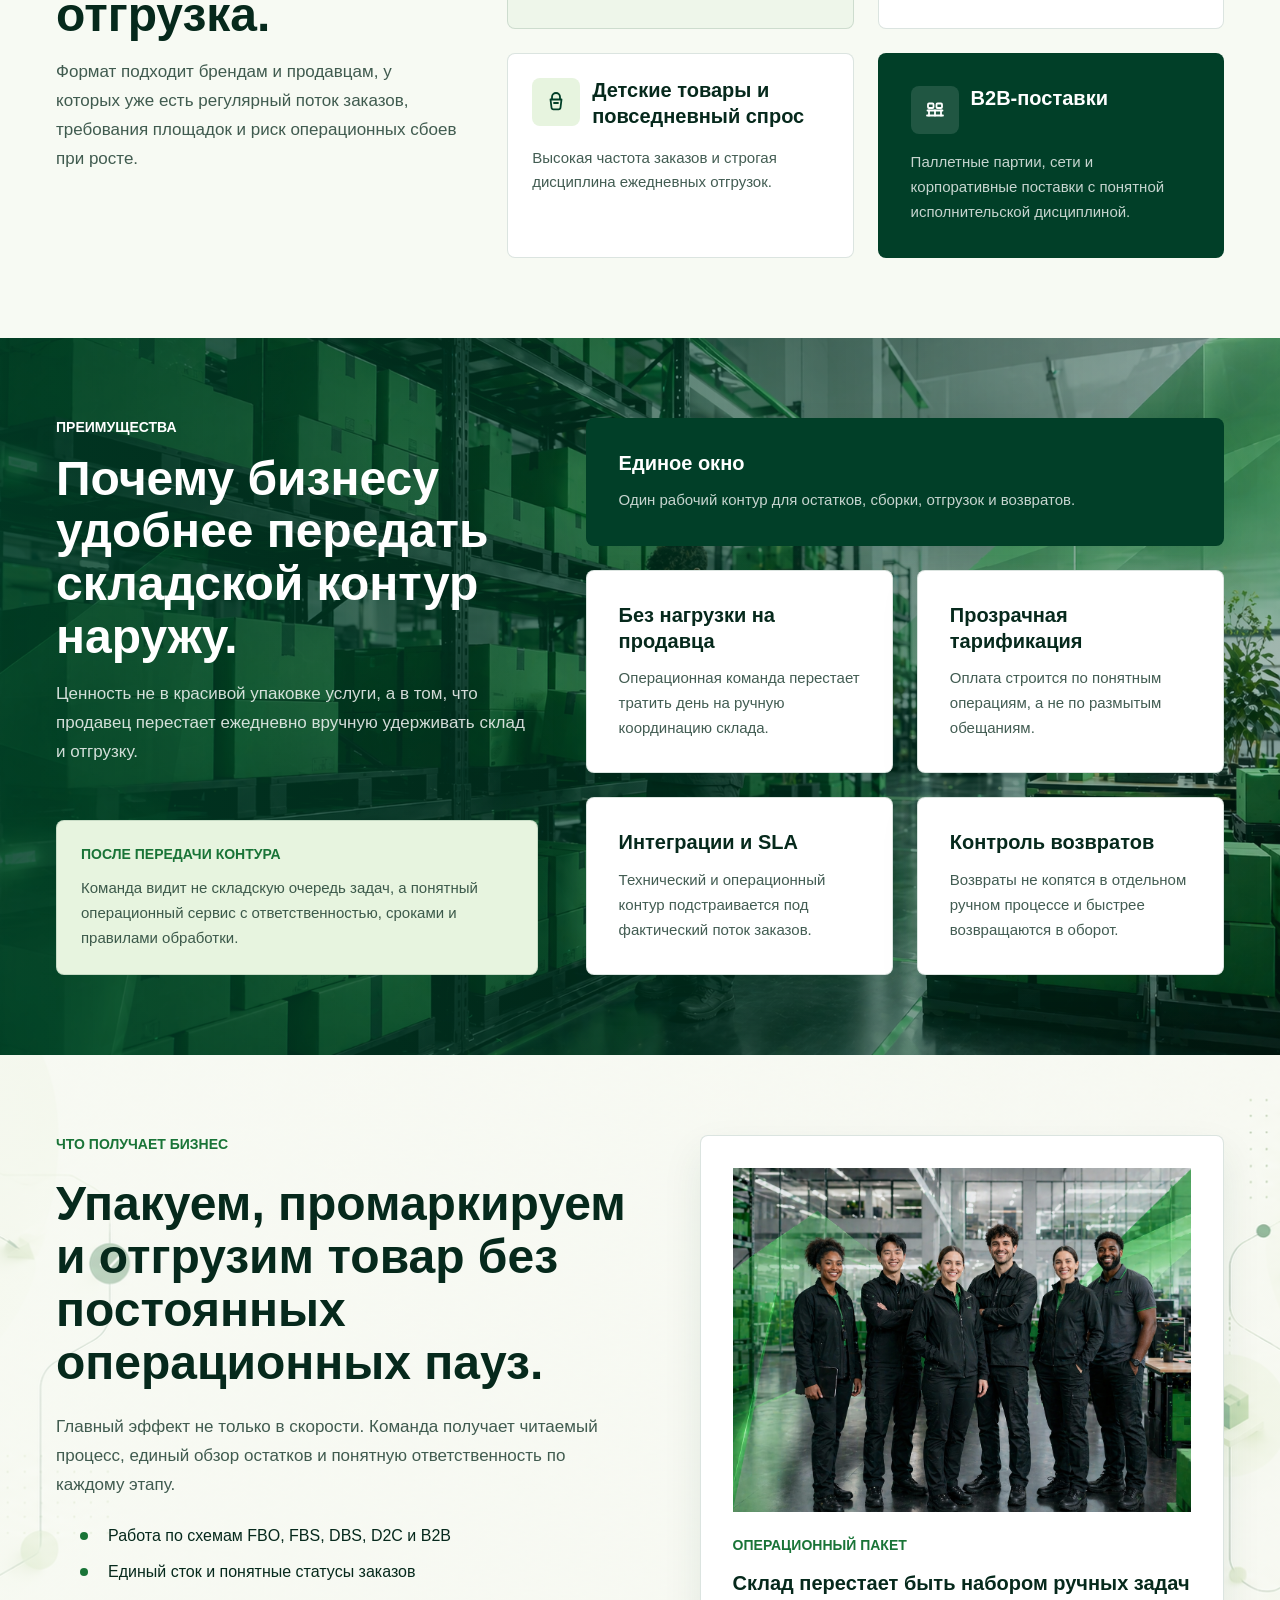
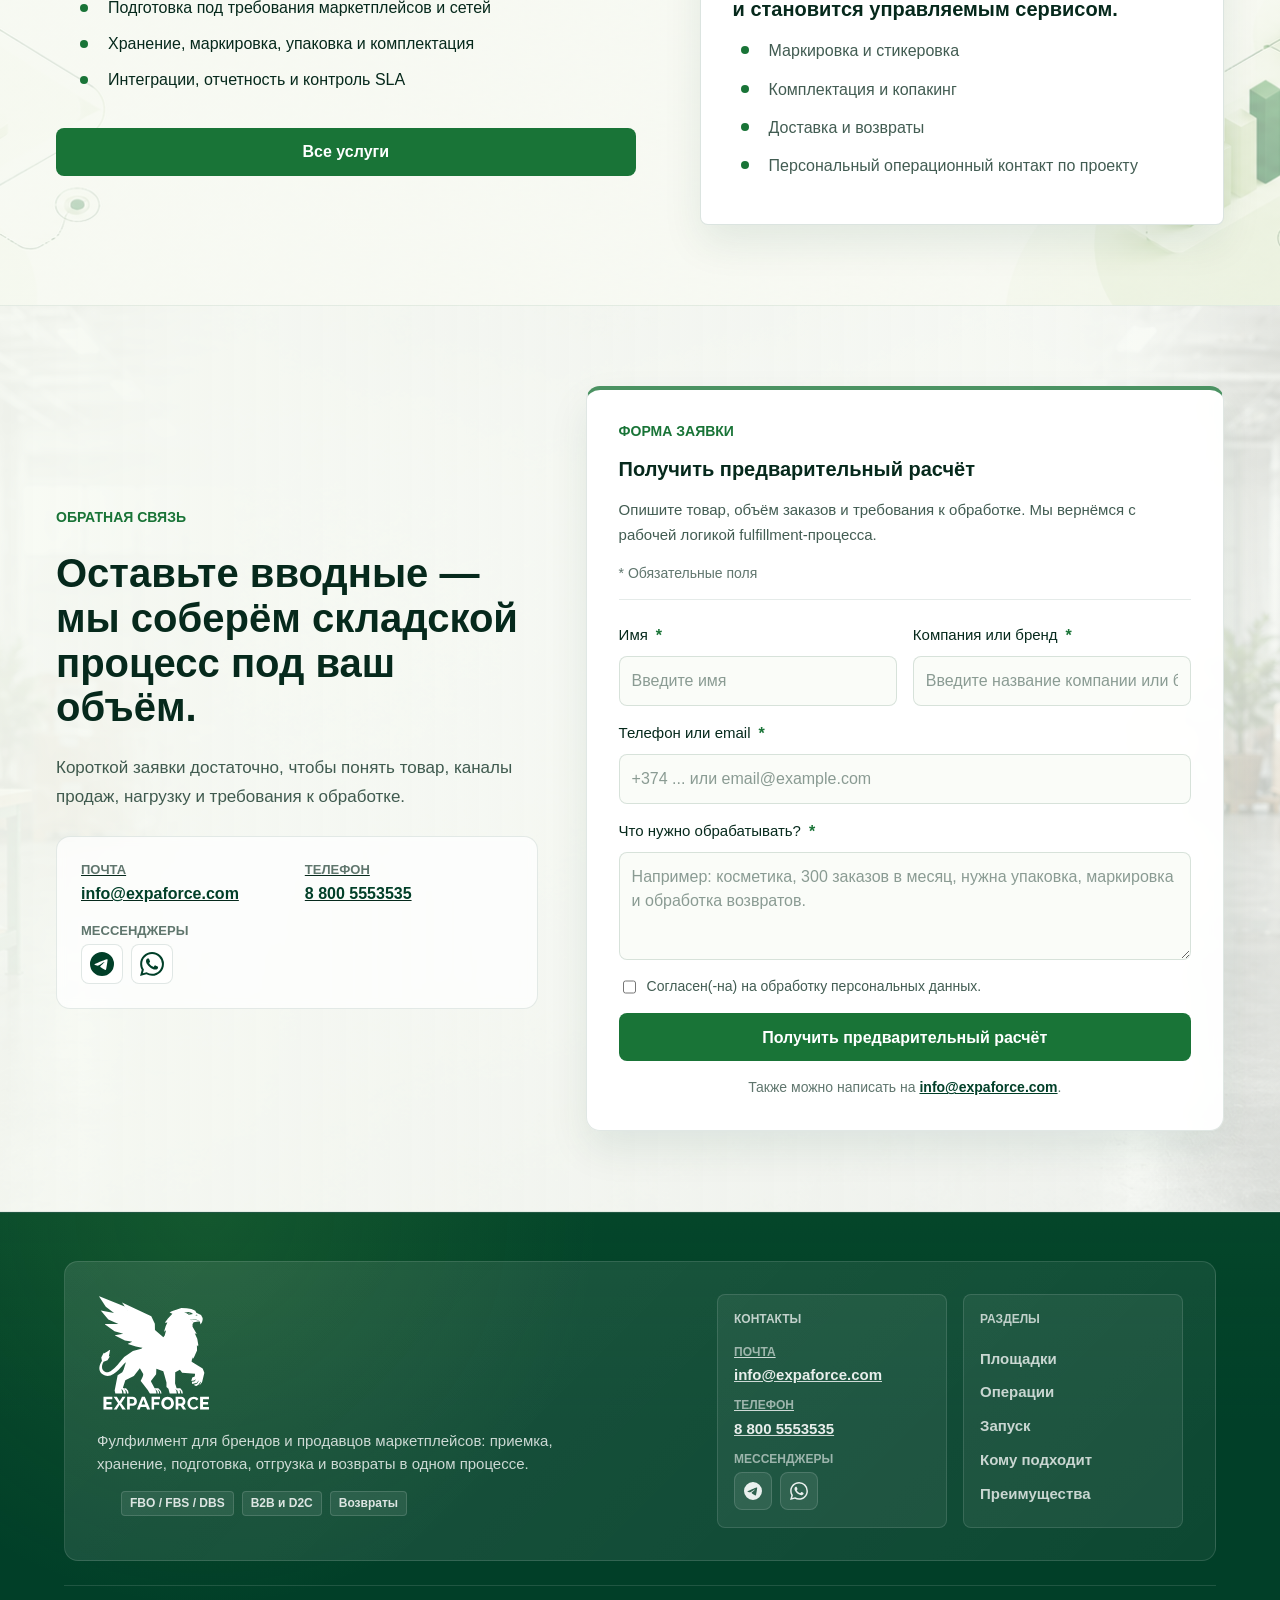
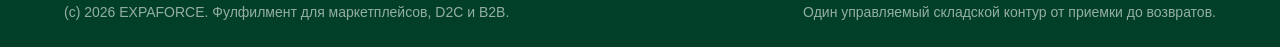
==== commit c9b04879: "Refactor footer and home styles for improved layout consistency and visual balance - Updated footer " ====
--- a/index.html
+++ b/index.html
@@ -78,7 +78,6 @@
         <section class="section section--home-marketplaces home-marketplaces" id="marketplaces" aria-labelledby="home-marketplaces-title">
 
             <div class="container">
-
                 <div class="section__inner home-marketplaces__inner">
                 <div class="section-heading section-heading--wide">
                     <p class="section-heading__eyebrow" data-i18n="[text]home-marketplaces-eyebrow">Каналы продаж</p>
@@ -105,44 +104,12 @@
                     <p class="home-marketplaces__note-title" data-i18n="[text]home-marketplaces-note-title">Под разные каналы нужен не разный склад, а единые правила исполнения.</p>
                     <p class="card__text home-marketplaces__note-text" data-i18n="[text]home-marketplaces-note-text">Мы учитываем требования площадок по маркировке, упаковке, срокам передачи и возвратам, чтобы товар не зависал между маркетплейсом, прямым заказом и B2B-поставкой.</p>
                 </div>
-            </div>
-            </div>
-        </section>
-
-
-
-        <section class="section section--home-operations home-operations" id="operations" aria-labelledby="home-operations-title">
-
-            <div class="container">
-
-                <div class="section__inner home-operations__inner">
-                <div class="section-heading section-heading--wide">
-                    <p class="section-heading__eyebrow" data-i18n="[text]home-operations-eyebrow">Опорные показатели</p>
-                    <h2 class="section-heading__title" id="home-operations-title" data-i18n="[text]home-operations-title">EXPAFORCE в ключевых операционных опорах</h2>
-                    <p class="section-heading__text" data-i18n="[text]home-operations-text">Без надуманных цифр: вот что должно быть стабильно на стороне фулфилмента, чтобы рост не разваливал склад.</p>
-                </div>
-
-                <div class="home-operations__grid">
-                    <article class="card home-operations__card">
-                        <span class="card__value home-operations__value" data-i18n="[text]home-operations-card-1-value">FBO / FBS / DBS</span>
-                        <p class="card__text home-operations__label" data-i18n="[text]home-operations-card-1-label">Поддержка схем отгрузки под разные площадки и сценарии.</p>
-                    </article>
-                    <article class="card home-operations__card">
-                        <span class="card__value home-operations__value" data-i18n="[text]home-operations-card-2-value">B2C / B2B</span>
-                        <p class="card__text home-operations__label" data-i18n="[text]home-operations-card-2-label">Розничные и корпоративные поставки в одном процессе.</p>
-                    </article>
-                    <article class="card home-operations__card">
-                        <span class="card__value home-operations__value" data-i18n="[text]home-operations-card-3-value">Единый сток</span>
-                        <p class="card__text home-operations__label" data-i18n="[text]home-operations-card-3-label">Остатки, сборка и отгрузка без ручной пересборки из таблиц.</p>
-                    </article>
-                    <article class="card home-operations__card">
-                        <span class="card__value home-operations__value" data-i18n="[text]home-operations-card-4-value">Возвраты в контуре</span>
-                        <p class="card__text home-operations__label" data-i18n="[text]home-operations-card-4-label">Обратный поток не выпадает в отдельную зону хаоса.</p>
-                    </article>
-                </div>
-            </div>
-            </div>
-        </section>
+                </div>
+            </div>
+        </section>
+
+
+
 
         <section class="section section--home-services home-services" id="services" aria-labelledby="home-services-title">
 
@@ -211,6 +178,39 @@
             </div>
             </div>
         </section>
+
+                <section class="section section--home-operations home-operations" id="operations" aria-labelledby="home-operations-title">
+
+            <div class="container">
+                <div class="section__inner home-operations__inner">
+                <div class="section-heading section-heading--wide">
+                    <p class="section-heading__eyebrow" data-i18n="[text]home-operations-eyebrow">Опорные показатели</p>
+                    <h2 class="section-heading__title" id="home-operations-title" data-i18n="[text]home-operations-title">EXPAFORCE в ключевых операционных опорах</h2>
+                    <p class="section-heading__text" data-i18n="[text]home-operations-text">Без надуманных цифр: вот что должно быть стабильно на стороне фулфилмента, чтобы рост не разваливал склад.</p>
+                </div>
+                
+                <div class="home-operations__grid">
+                    <article class="card home-operations__card">
+                        <span class="card__value home-operations__value" data-i18n="[text]home-operations-card-1-value">FBO / FBS / DBS</span>
+                        <p class="card__text home-operations__label" data-i18n="[text]home-operations-card-1-label">Поддержка схем отгрузки под разные площадки и сценарии.</p>
+                    </article>
+                    <article class="card home-operations__card">
+                        <span class="card__value home-operations__value" data-i18n="[text]home-operations-card-2-value">B2C / B2B</span>
+                        <p class="card__text home-operations__label" data-i18n="[text]home-operations-card-2-label">Розничные и корпоративные поставки в одном процессе.</p>
+                    </article>
+                    <article class="card home-operations__card">
+                        <span class="card__value home-operations__value" data-i18n="[text]home-operations-card-3-value">Единый сток</span>
+                        <p class="card__text home-operations__label" data-i18n="[text]home-operations-card-3-label">Остатки, сборка и отгрузка без ручной пересборки из таблиц.</p>
+                    </article>
+                    <article class="card home-operations__card">
+                        <span class="card__value home-operations__value" data-i18n="[text]home-operations-card-4-value">Возвраты в контуре</span>
+                        <p class="card__text home-operations__label" data-i18n="[text]home-operations-card-4-label">Обратный поток не выпадает в отдельную зону хаоса.</p>
+                    </article>
+                </div>
+            </div>
+            </div>
+        </section>
+
 
         <section class="section section--home-journey home-journey" id="process" aria-labelledby="home-journey-title">
 
@@ -371,10 +371,12 @@
             <div class="container">
 
                 <div class="section__inner home-benefits__inner">
-                <div class="section-heading section-heading--wide">
-                    <p class="section-heading__eyebrow" data-i18n="[text]home-benefits-eyebrow">Преимущества</p>
-                    <h2 class="section-heading__title" id="home-benefits-title" data-i18n="[text]home-benefits-title">Почему бизнесу удобнее передать складской контур наружу.</h2>
-                    <p class="section-heading__text" data-i18n="[text]home-benefits-text">Ценность не в красивой упаковке услуги, а в том, что продавец перестает ежедневно вручную удерживать склад и отгрузку.</p>
+                <div class="section-heading section-heading--wide home-benefits__content">
+                    <div class="home-benefits__copy">
+                        <p class="section-heading__eyebrow" data-i18n="[text]home-benefits-eyebrow">Преимущества</p>
+                        <h2 class="section-heading__title" id="home-benefits-title" data-i18n="[text]home-benefits-title">Почему бизнесу удобнее передать складской контур наружу.</h2>
+                        <p class="section-heading__text" data-i18n="[text]home-benefits-text">Ценность не в красивой упаковке услуги, а в том, что продавец перестает ежедневно вручную удерживать склад и отгрузку.</p>
+                    </div>
                     <div class="card--surface card home-benefits__summary">
                         <p class="home-benefits__summary-label" data-i18n="[text]home-benefits-summary-label">После передачи контура</p>
                         <p class="card__text home-benefits__summary-text" data-i18n="[text]home-benefits-summary-text">Команда видит не складскую очередь задач, а понятный операционный сервис с ответственностью, сроками и правилами обработки.</p>
--- a/src/css/styles.css
+++ b/src/css/styles.css
@@ -526,7 +526,7 @@
 }
 
 .footer__inner {
-  width: min(100%, 1440px);
+  width: min(100%, 1200px);
   margin: 0 auto;
   padding-inline: 24px;
   display: grid;
@@ -535,9 +535,9 @@
 
 .footer__main {
   display: grid;
-  grid-template-columns: minmax(0, 1fr) minmax(230px, 0.34fr) minmax(320px, 0.44fr);
+  grid-template-columns: minmax(0, 1fr) minmax(230px, 0.36fr) minmax(220px, 0.28fr);
   gap: var(--space-4);
-  align-items: start;
+  align-items: stretch;
   padding: var(--space-6);
   border: 1px solid rgba(255, 255, 255, 0.12);
   border-radius: 14px;
@@ -607,7 +607,7 @@
 }
 
 .footer__nav {
-  justify-self: end;
+  justify-self: stretch;
   width: 100%;
 }
 
@@ -696,12 +696,15 @@
   display: grid;
   grid-template-columns: 1fr;
   gap: var(--space-1);
+  padding-inline-start: 0;
+}
+
+.footer__list-item {
+  margin-bottom: 0;
 }
 
 .footer__list--sections {
-  grid-template-columns: repeat(2, minmax(0, 1fr));
-  grid-template-rows: repeat(3, auto);
-  grid-auto-flow: column;
+  grid-template-columns: minmax(0, 1fr);
 }
 
 .footer__list--pages {
@@ -747,18 +750,17 @@
 
 @media (max-width: 1024px) {
   .footer__main {
-    grid-template-columns: minmax(0, 1fr);
+    grid-template-columns: minmax(0, 1fr) minmax(220px, 0.72fr);
     gap: var(--space-5);
   }
   .footer__brand {
+    grid-column: 1/-1;
     max-width: 720px;
   }
-  .footer__nav {
-    justify-self: start;
-    width: min(100%, 360px);
-  }
+  .footer__nav,
   .footer__contact {
-    width: min(100%, 360px);
+    justify-self: stretch;
+    width: 100%;
   }
 }
 @media (max-width: 768px) {
@@ -794,14 +796,17 @@
 }
 @media (max-width: 375px) {
   .footer__main {
+    grid-template-columns: minmax(0, 1fr);
     padding: var(--space-4);
+  }
+  .footer__brand {
+    grid-column: auto;
   }
   .footer__nav,
   .footer__contact {
     width: 100%;
   }
   .footer__list--sections {
-    gap: var(--space-1) var(--space-3);
     padding-inline-start: 0;
   }
 }
@@ -1863,12 +1868,22 @@
 
 .home-benefits__inner {
   grid-template-columns: minmax(0, 0.86fr) minmax(0, 1.14fr);
-  align-items: start;
+  align-items: stretch;
 }
 
 .home-benefits__inner > .section-heading,
 .home-clients__inner > .section-heading {
   max-width: 640px;
+}
+
+.home-benefits__content {
+  align-content: space-between;
+  height: 100%;
+}
+
+.home-benefits__copy {
+  display: grid;
+  gap: var(--space-4);
 }
 
 .home-benefits__layout {
@@ -2664,4 +2679,6 @@
   .home-hero__title {
     font-size: 2.25rem;
   }
-}/*# sourceMappingURL=styles.css.map */+}
+
+/*# sourceMappingURL=styles.css.map */
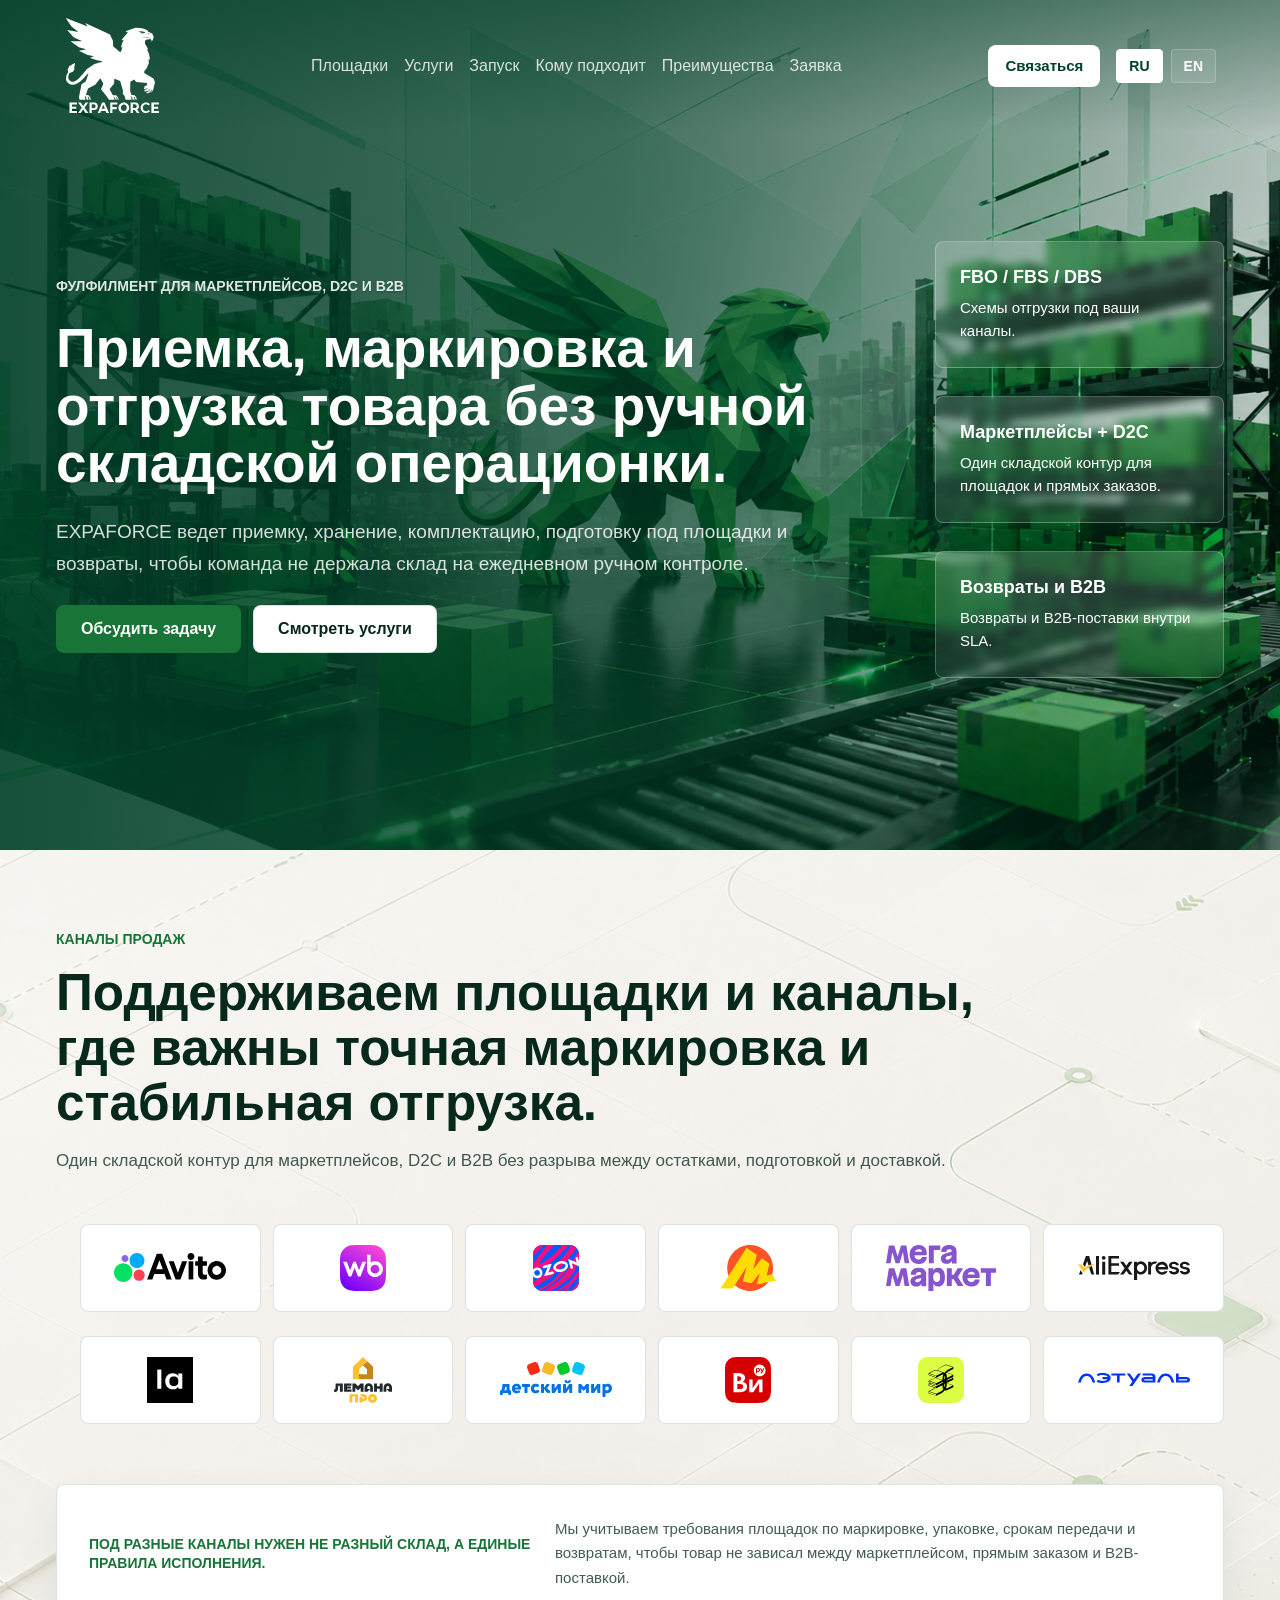
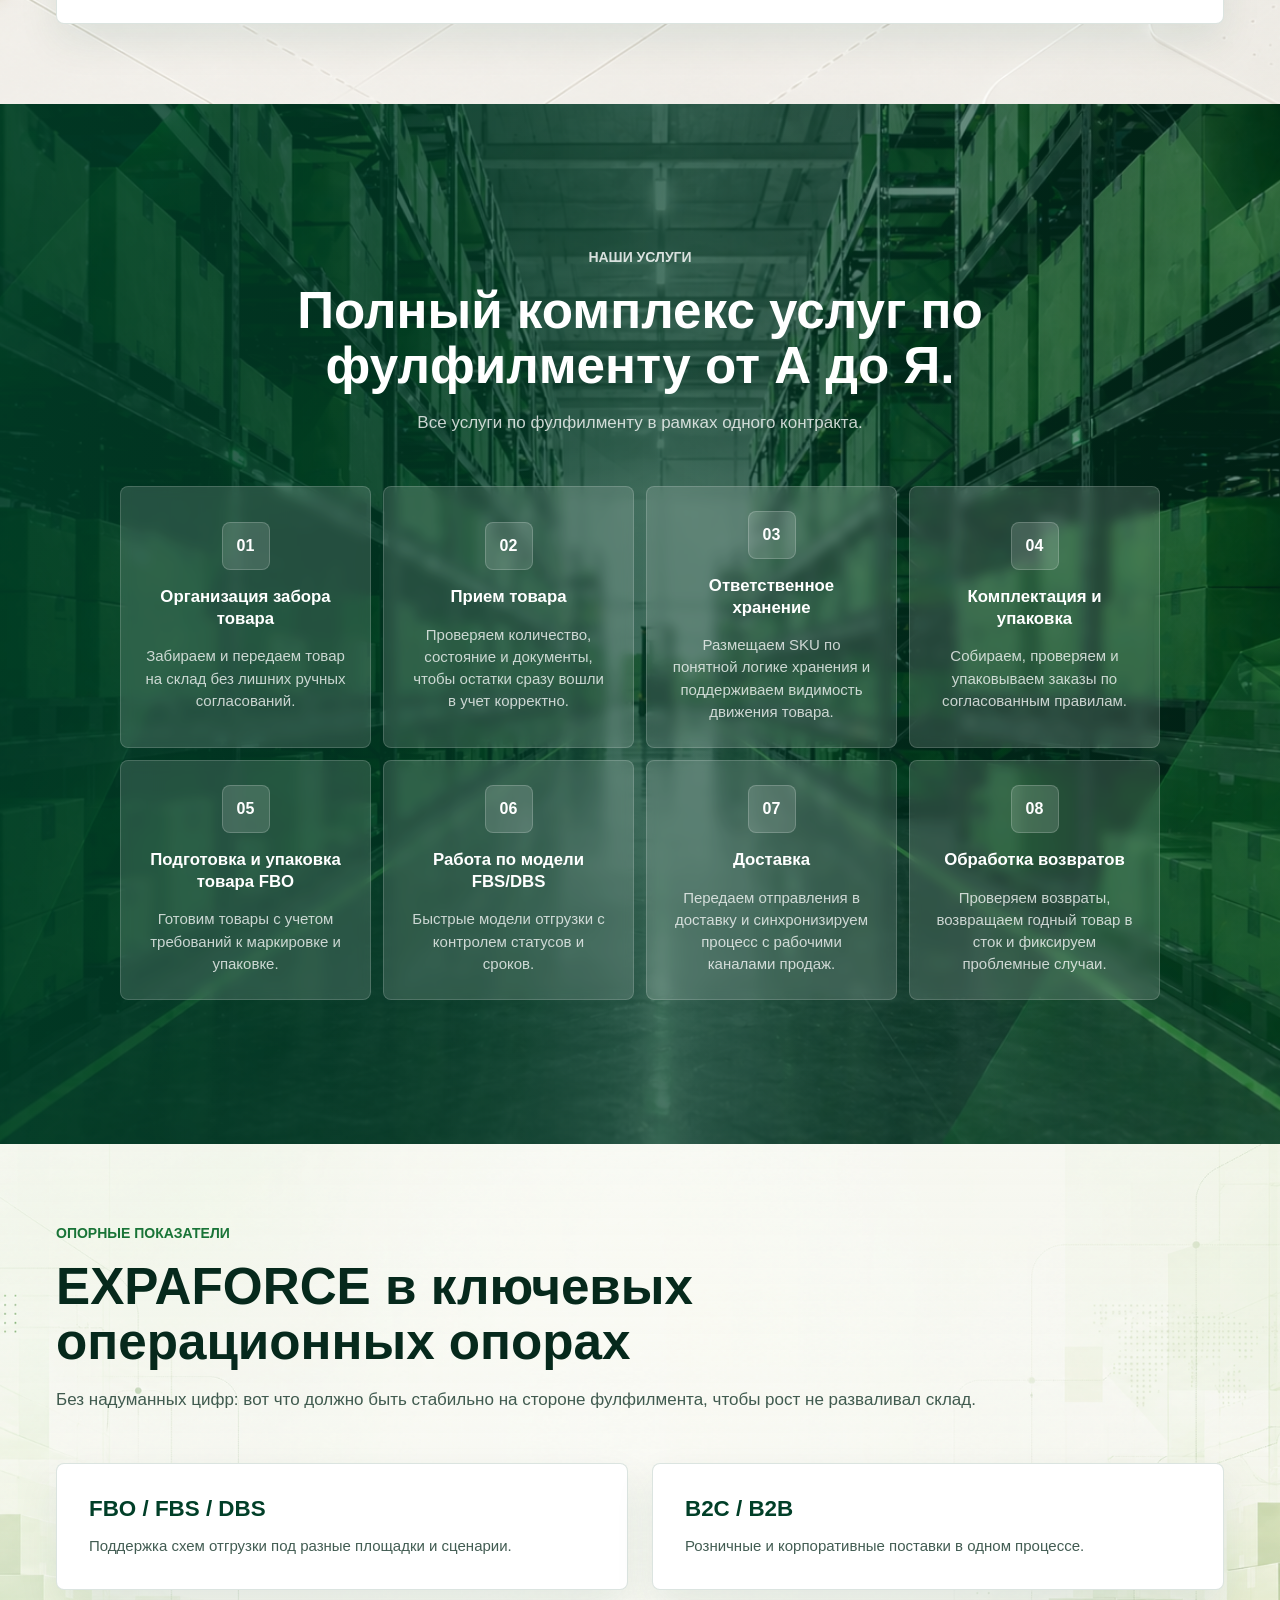
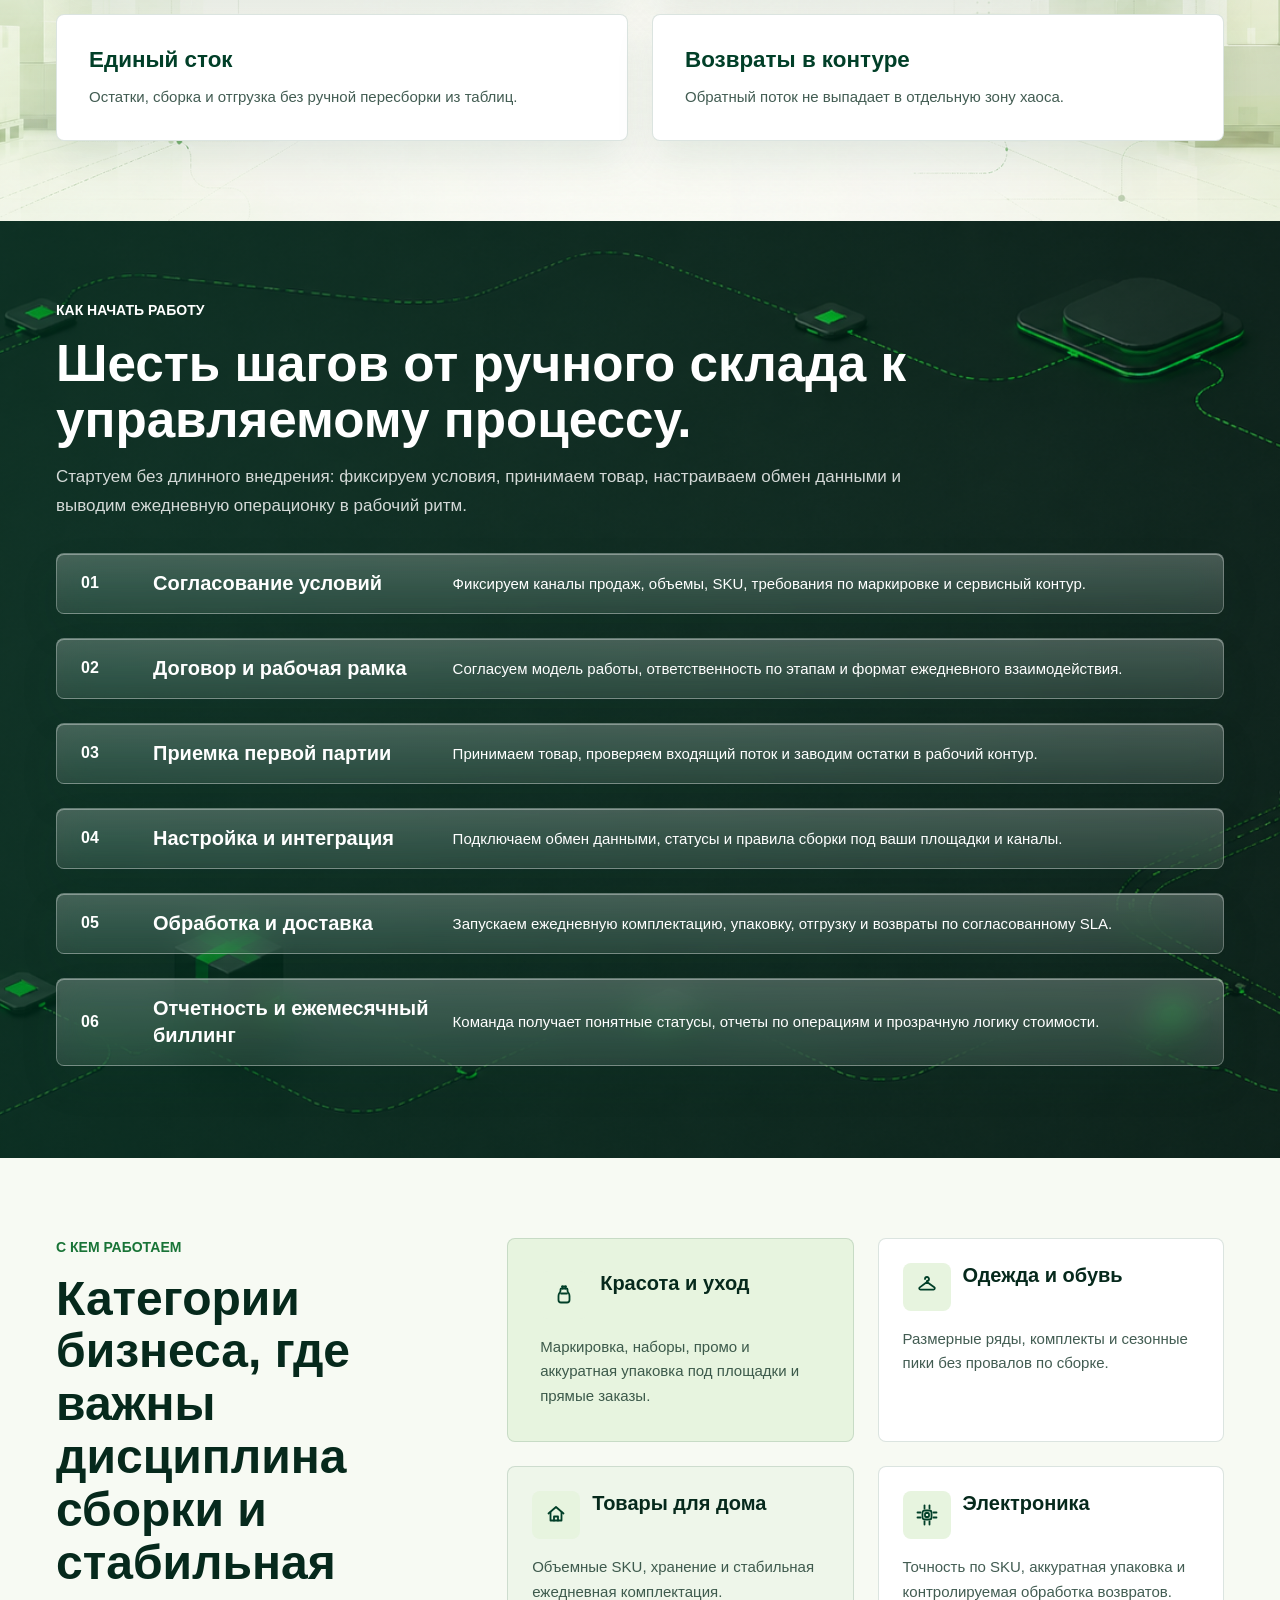
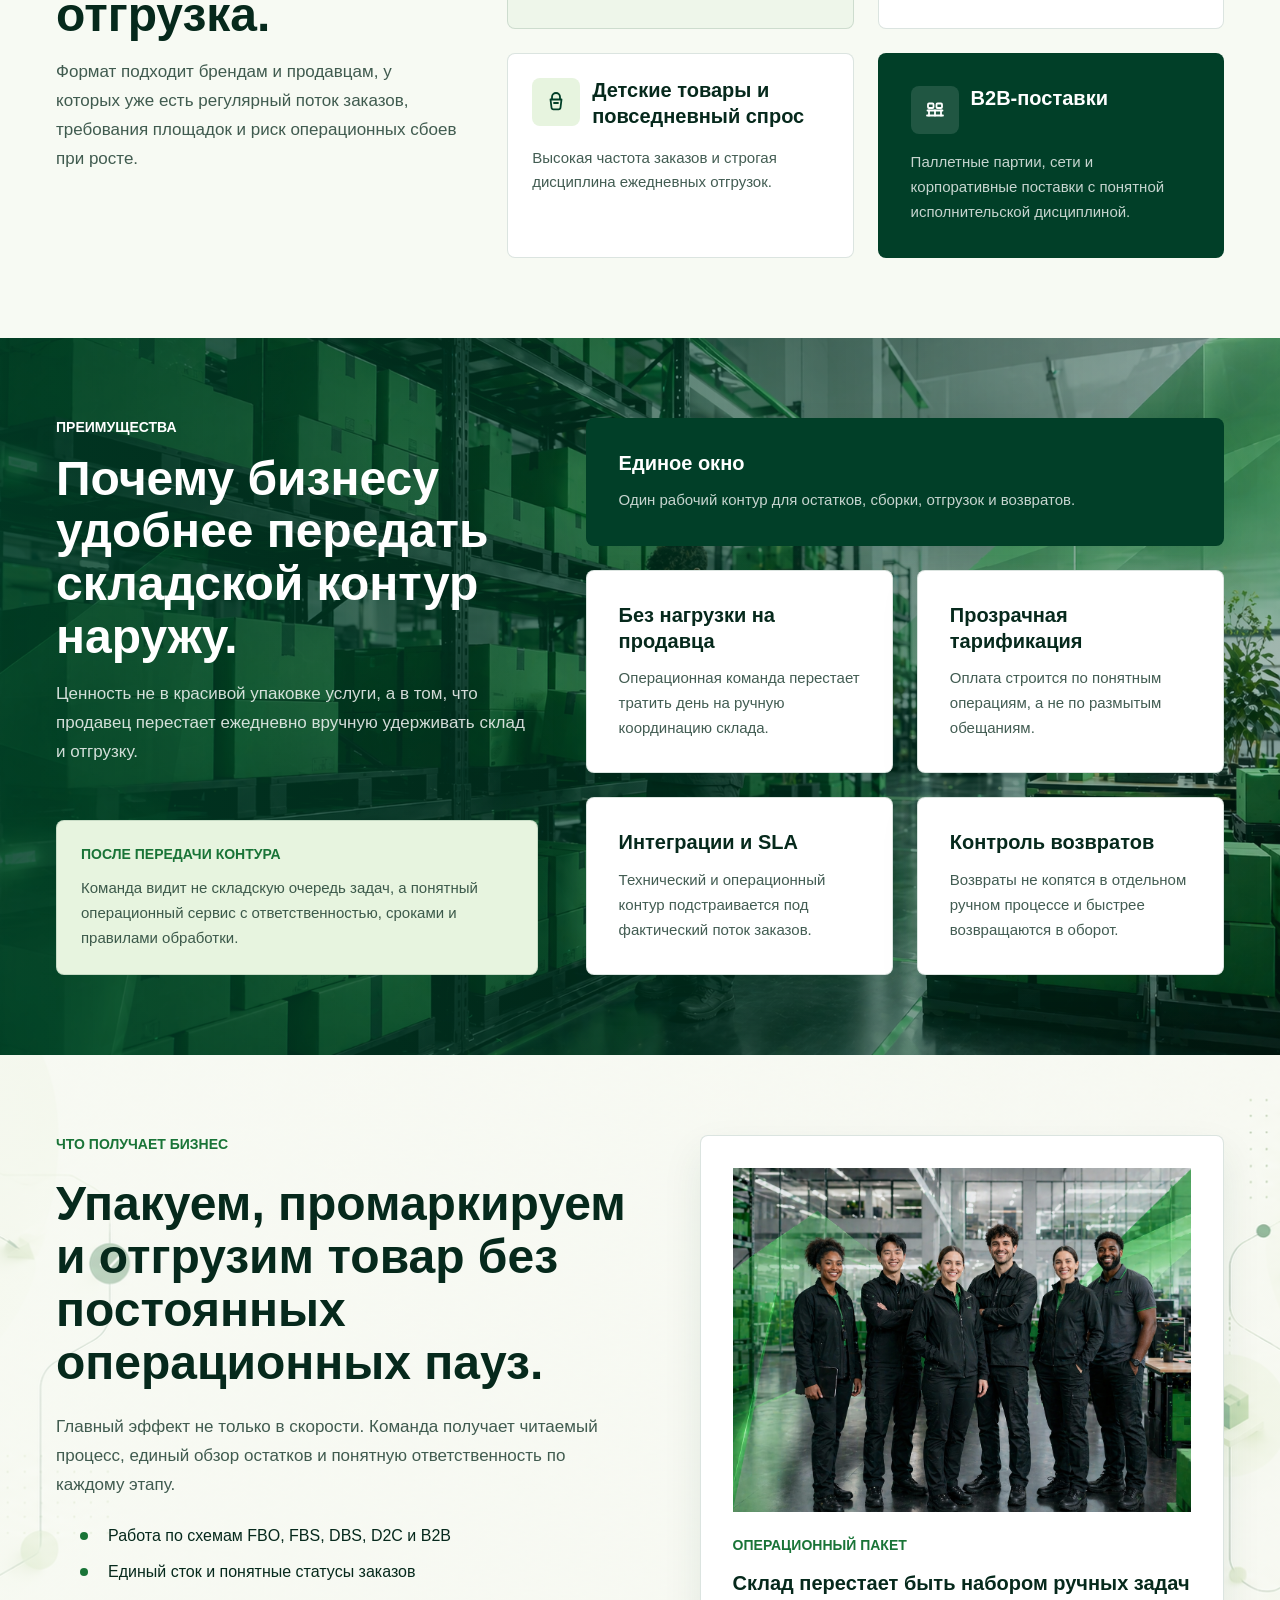
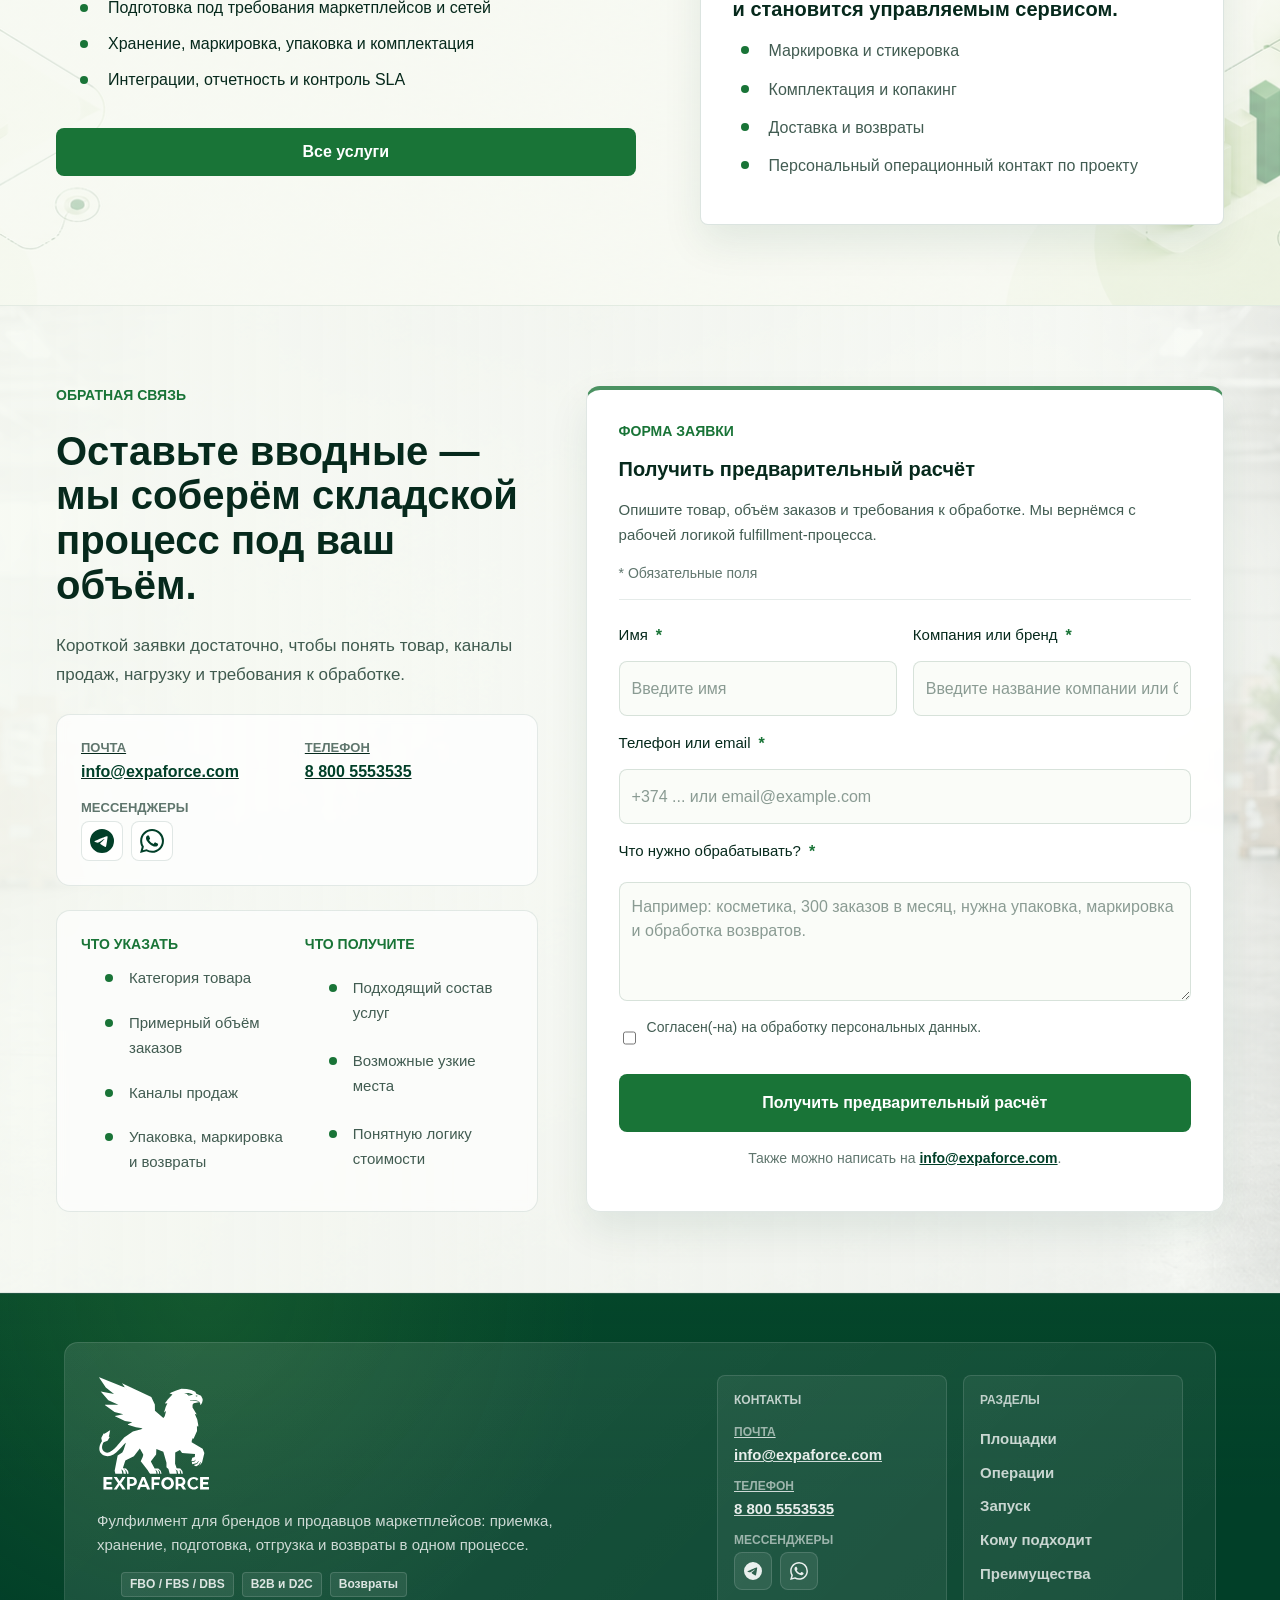
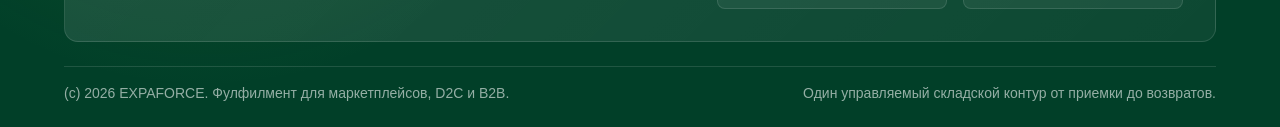
==== commit a2d7a7aa: "Refactor home component styles: adjust alignment and padding for better layout" ====
--- a/index.html
+++ b/index.html
@@ -483,6 +483,25 @@
                             </span>
                         </div>
                     </div>
+                    <div class="home-cta__support cta-support" aria-label="Что помогает подготовить предварительный расчёт" data-i18n="[aria-label]cta-support-aria">
+                        <div class="cta-support__group">
+                            <p class="cta-support__label" data-i18n="[text]cta-support-include-label">Что указать</p>
+                            <ul class="cta-support__list">
+                                <li data-i18n="[text]cta-support-include-1">Категория товара</li>
+                                <li data-i18n="[text]cta-support-include-2">Примерный объём заказов</li>
+                                <li data-i18n="[text]cta-support-include-3">Каналы продаж</li>
+                                <li data-i18n="[text]cta-support-include-4">Упаковка, маркировка и возвраты</li>
+                            </ul>
+                        </div>
+                        <div class="cta-support__group">
+                            <p class="cta-support__label" data-i18n="[text]cta-support-result-label">Что получите</p>
+                            <ul class="cta-support__list">
+                                <li data-i18n="[text]cta-support-result-1">Подходящий состав услуг</li>
+                                <li data-i18n="[text]cta-support-result-2">Возможные узкие места</li>
+                                <li data-i18n="[text]cta-support-result-3">Понятную логику стоимости</li>
+                            </ul>
+                        </div>
+                    </div>
                 </div>
 
                 <aside class="card home-cta__card">
--- a/src/css/styles.css
+++ b/src/css/styles.css
@@ -2015,13 +2015,13 @@
 
 .home-cta__content,
 .cta__content {
-  align-content: center;
+  align-content: start;
   gap: var(--space-5);
-  padding-block: var(--space-4);
 }
 
 .cta-form.form-group {
   padding: 0;
+  min-height: 0;
 }
 
 .cta-support {
@@ -2143,7 +2143,7 @@
 
 .cta__inner,
 .home-cta__inner {
-  align-items: center;
+  align-items: stretch;
 }
 
 .home-cta__inner {
@@ -2153,6 +2153,8 @@
 
 .cta__panel,
 .home-cta__card {
+  grid-template-rows: auto minmax(0, 1fr);
+  align-content: stretch;
   gap: var(--space-5);
   border-color: rgba(1, 63, 40, 0.12);
   border-top: var(--space-1) solid rgba(25, 116, 55, 0.78);
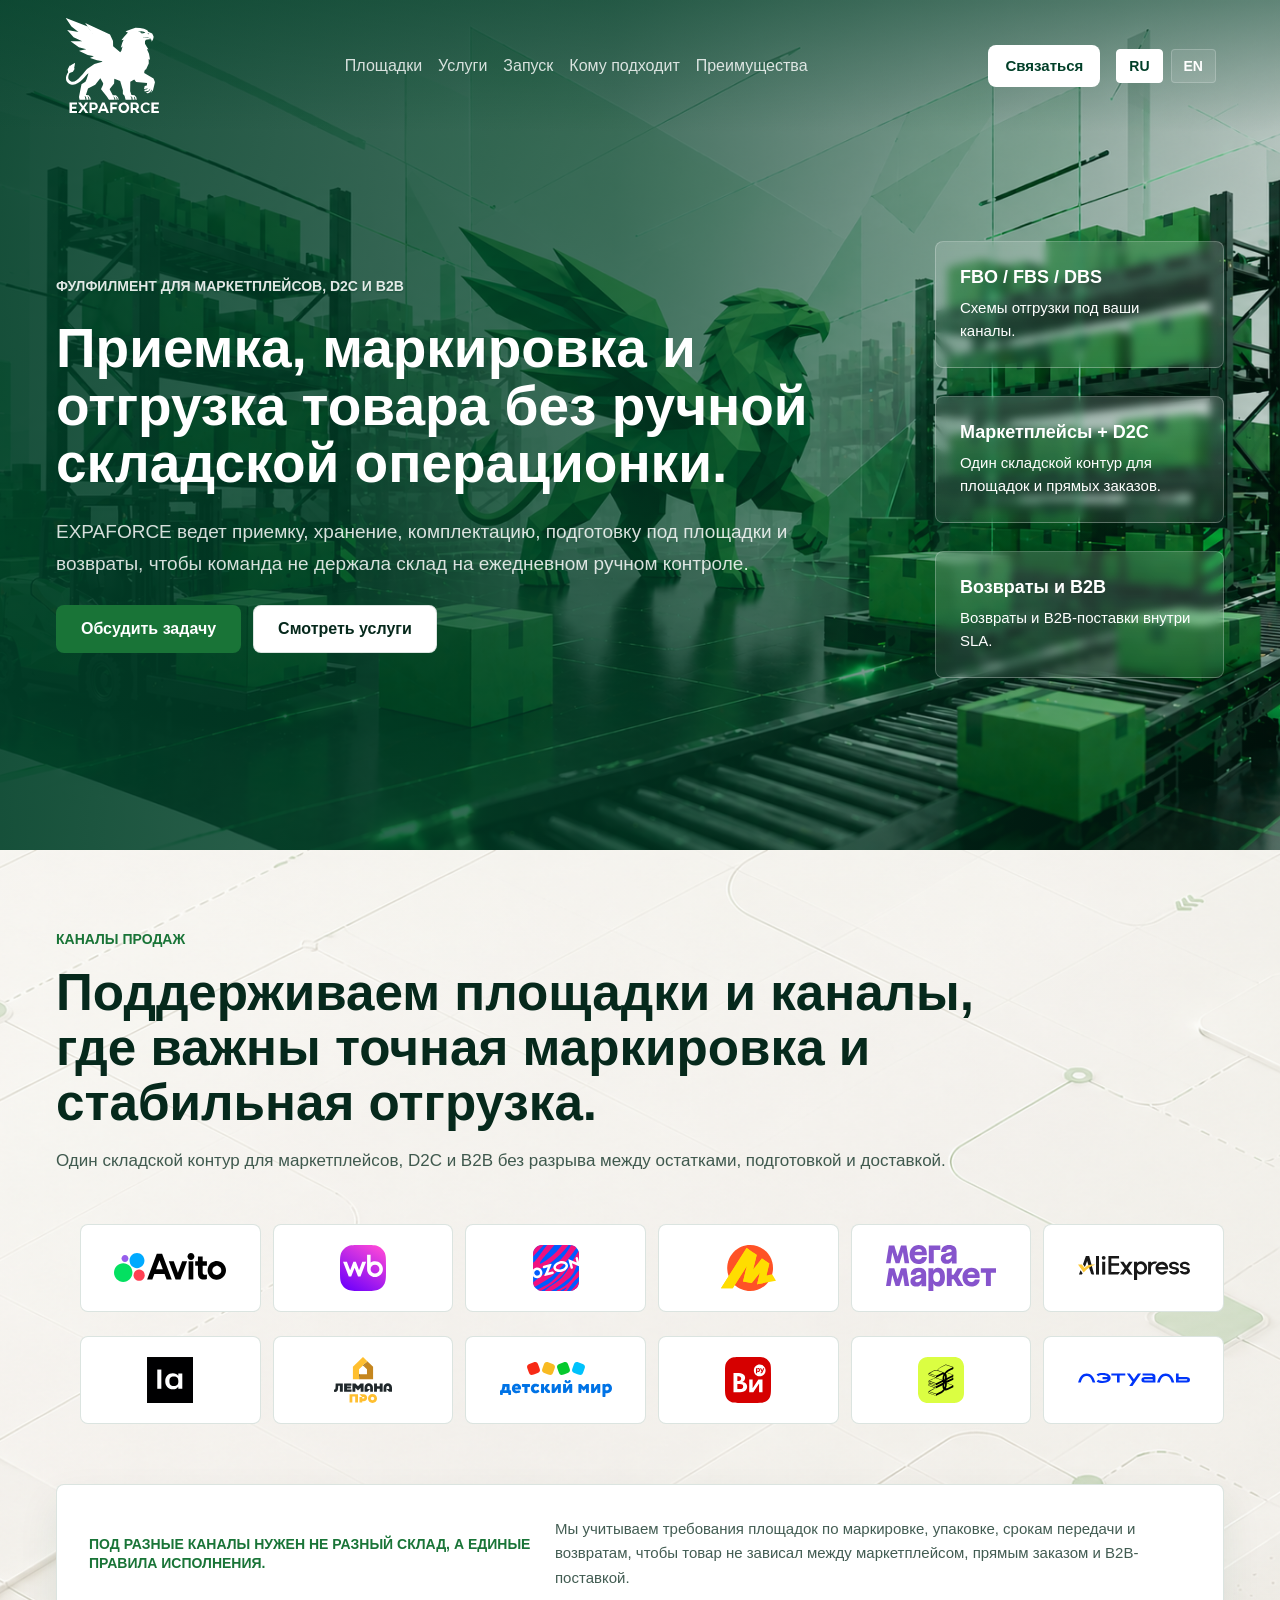
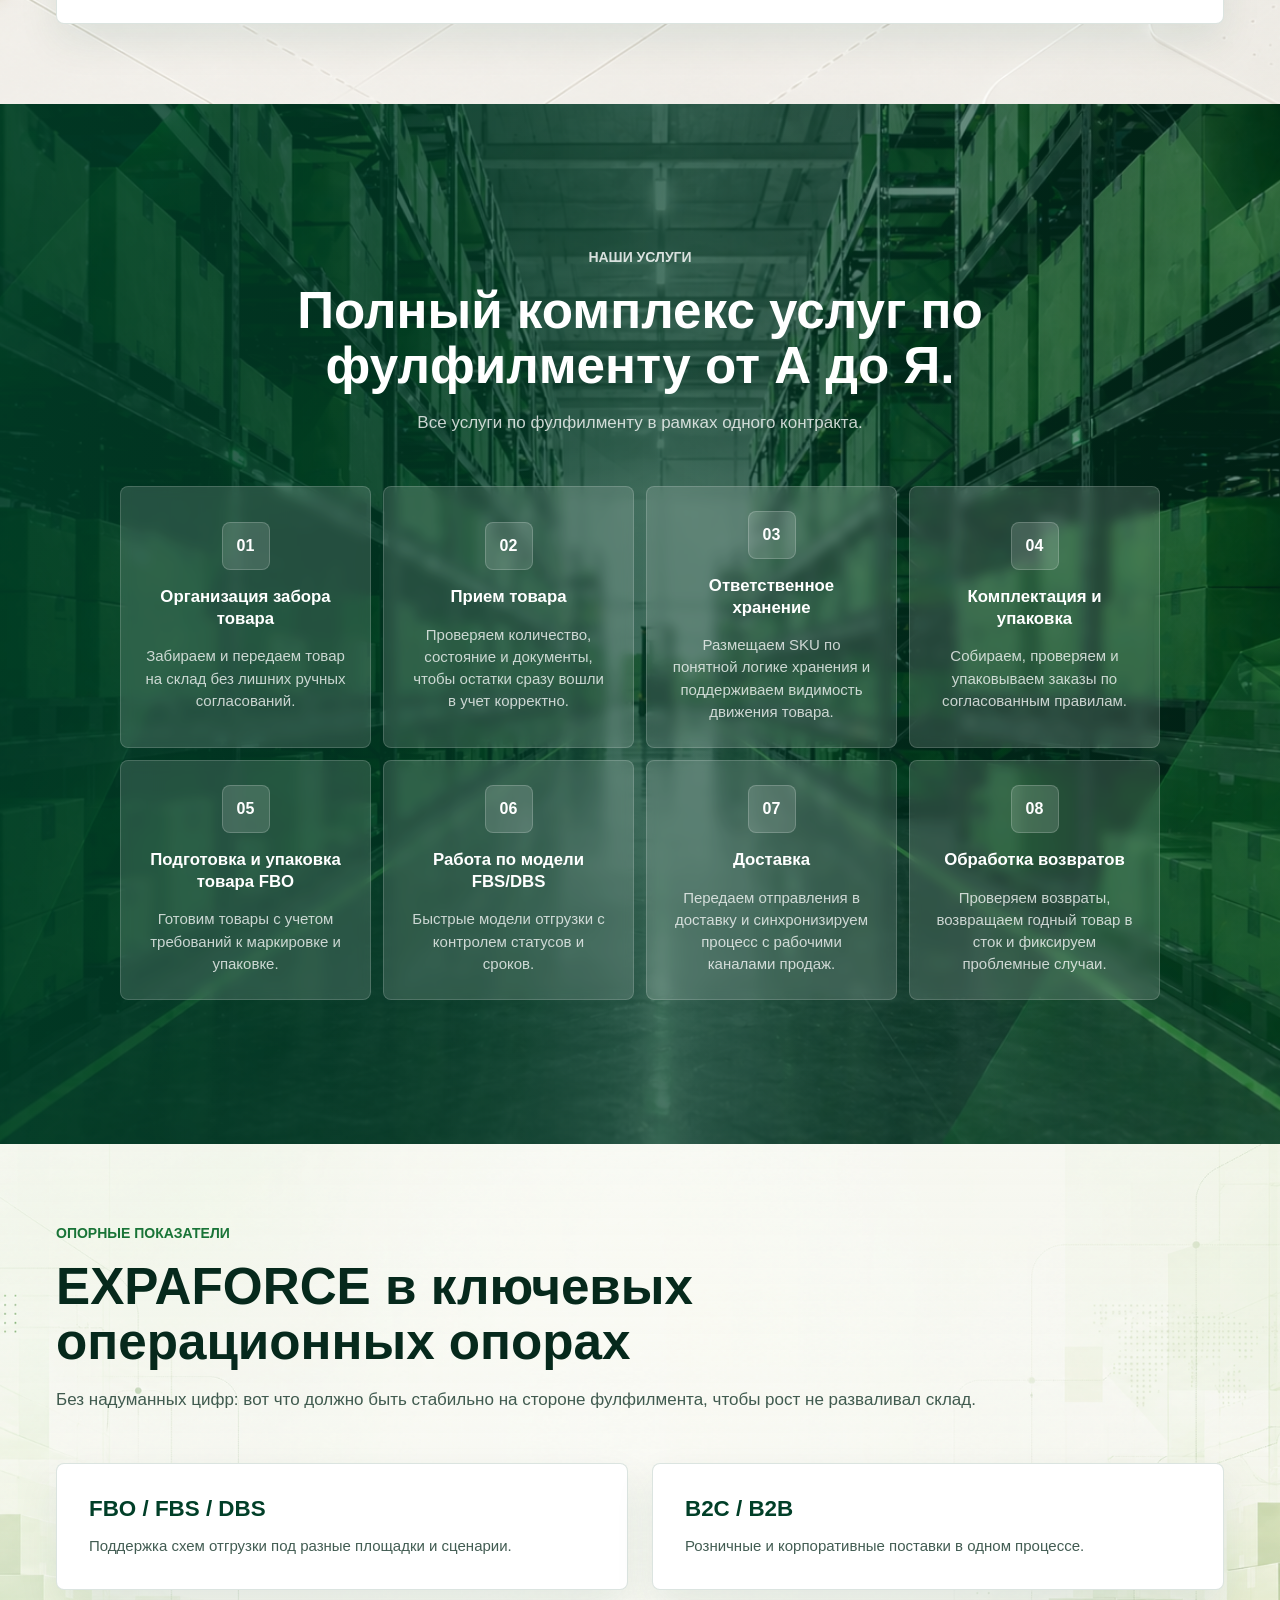
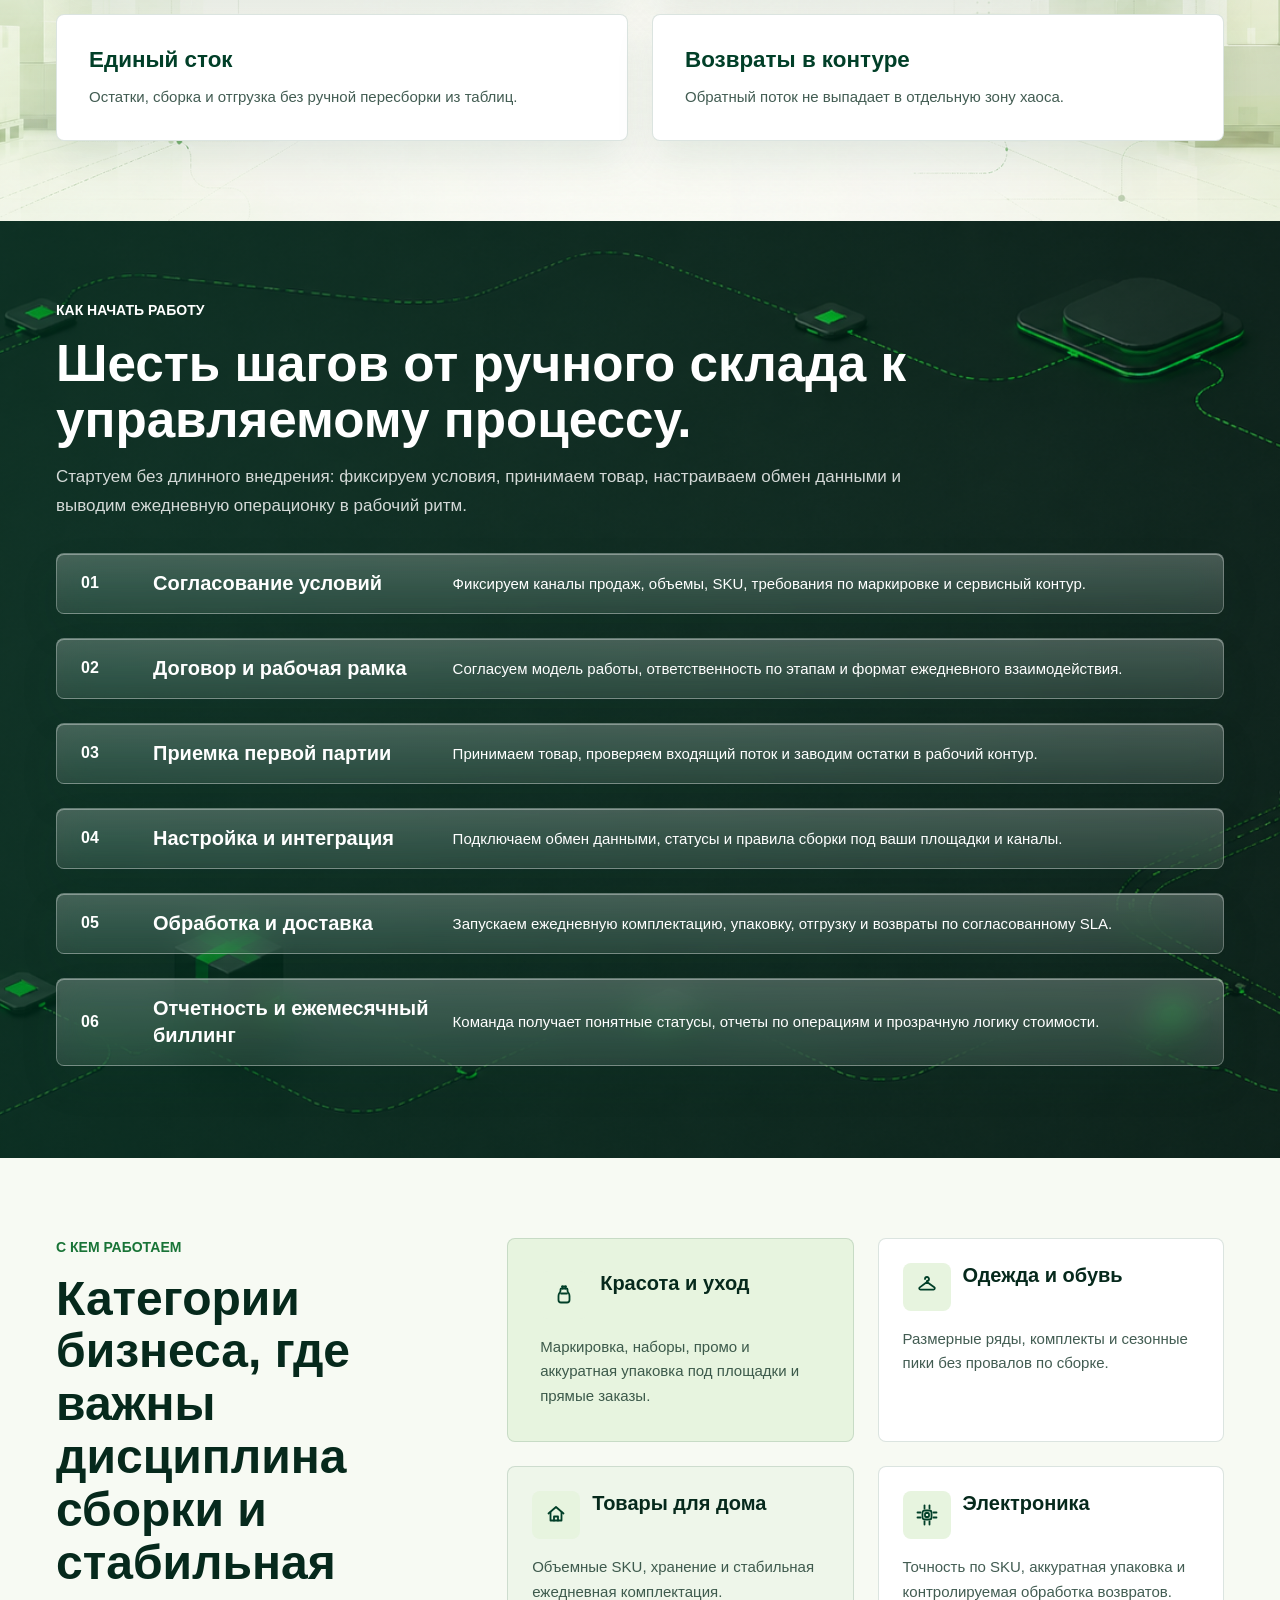
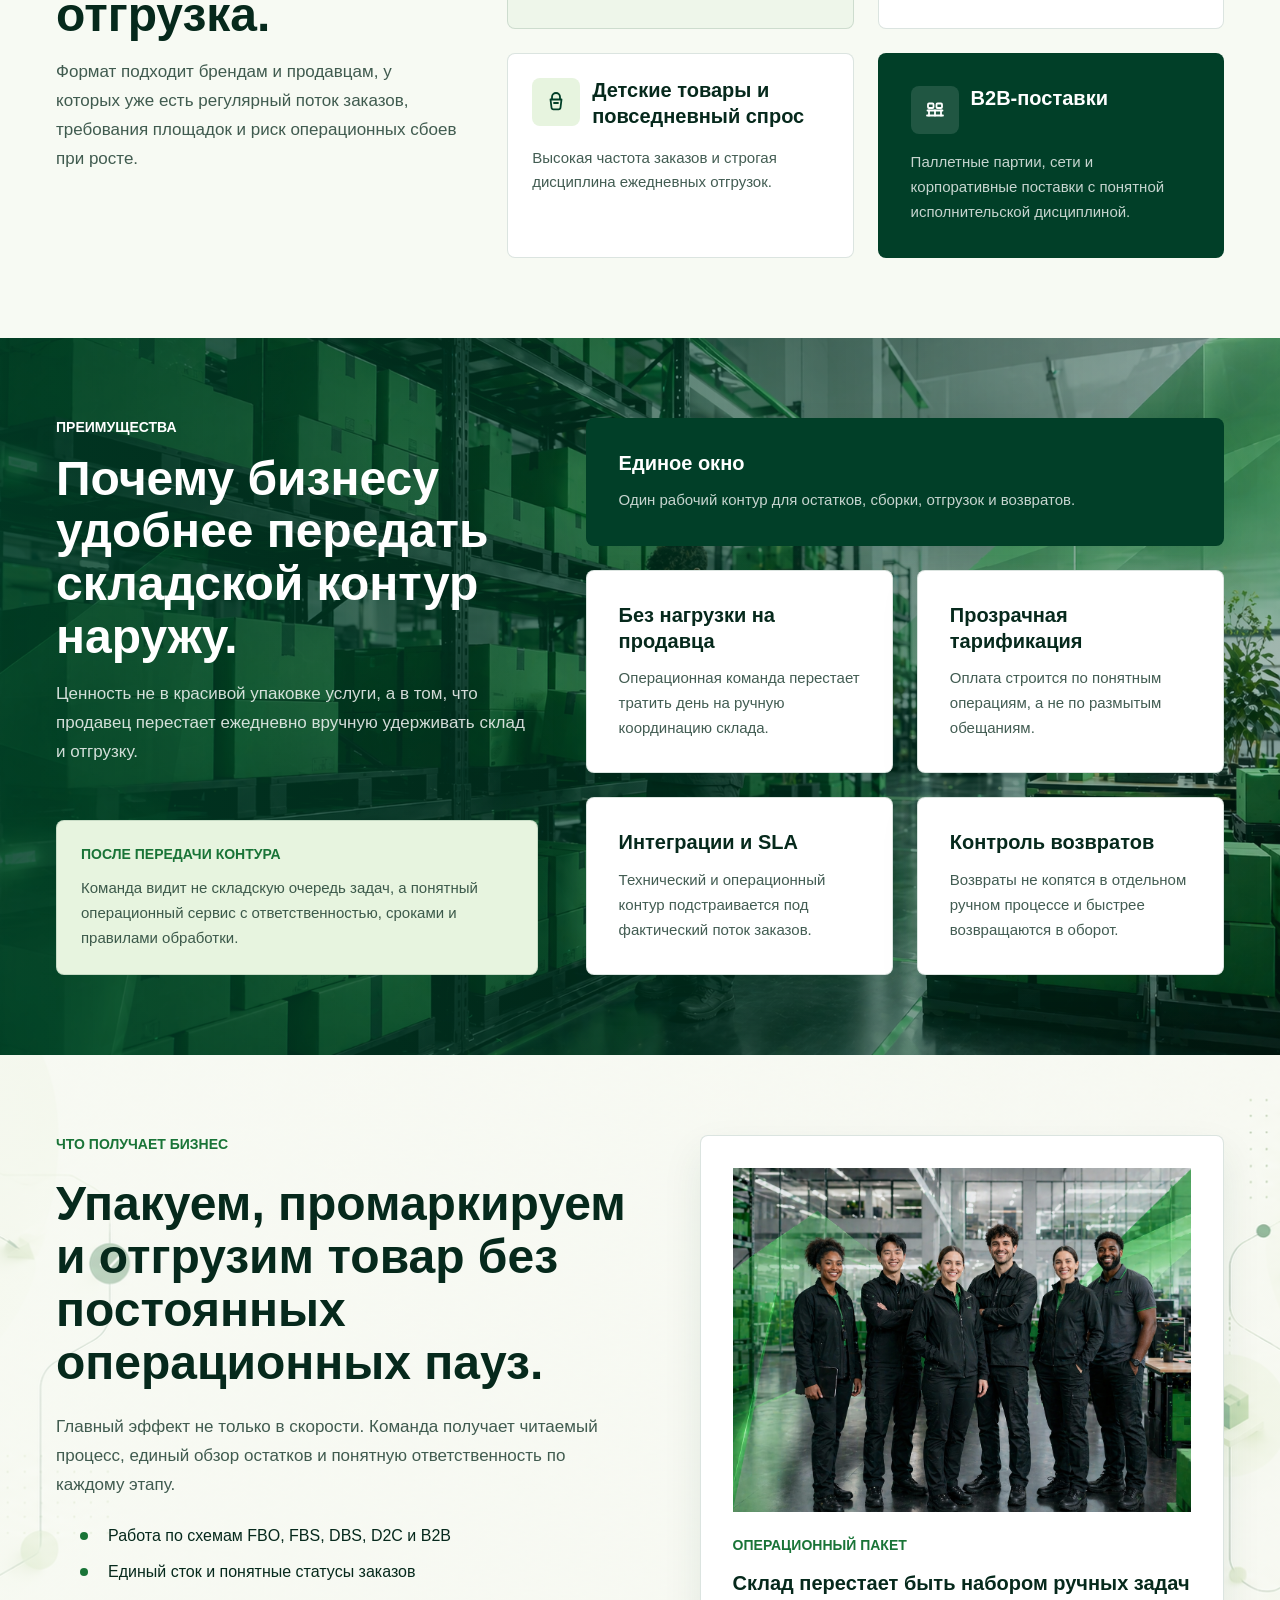
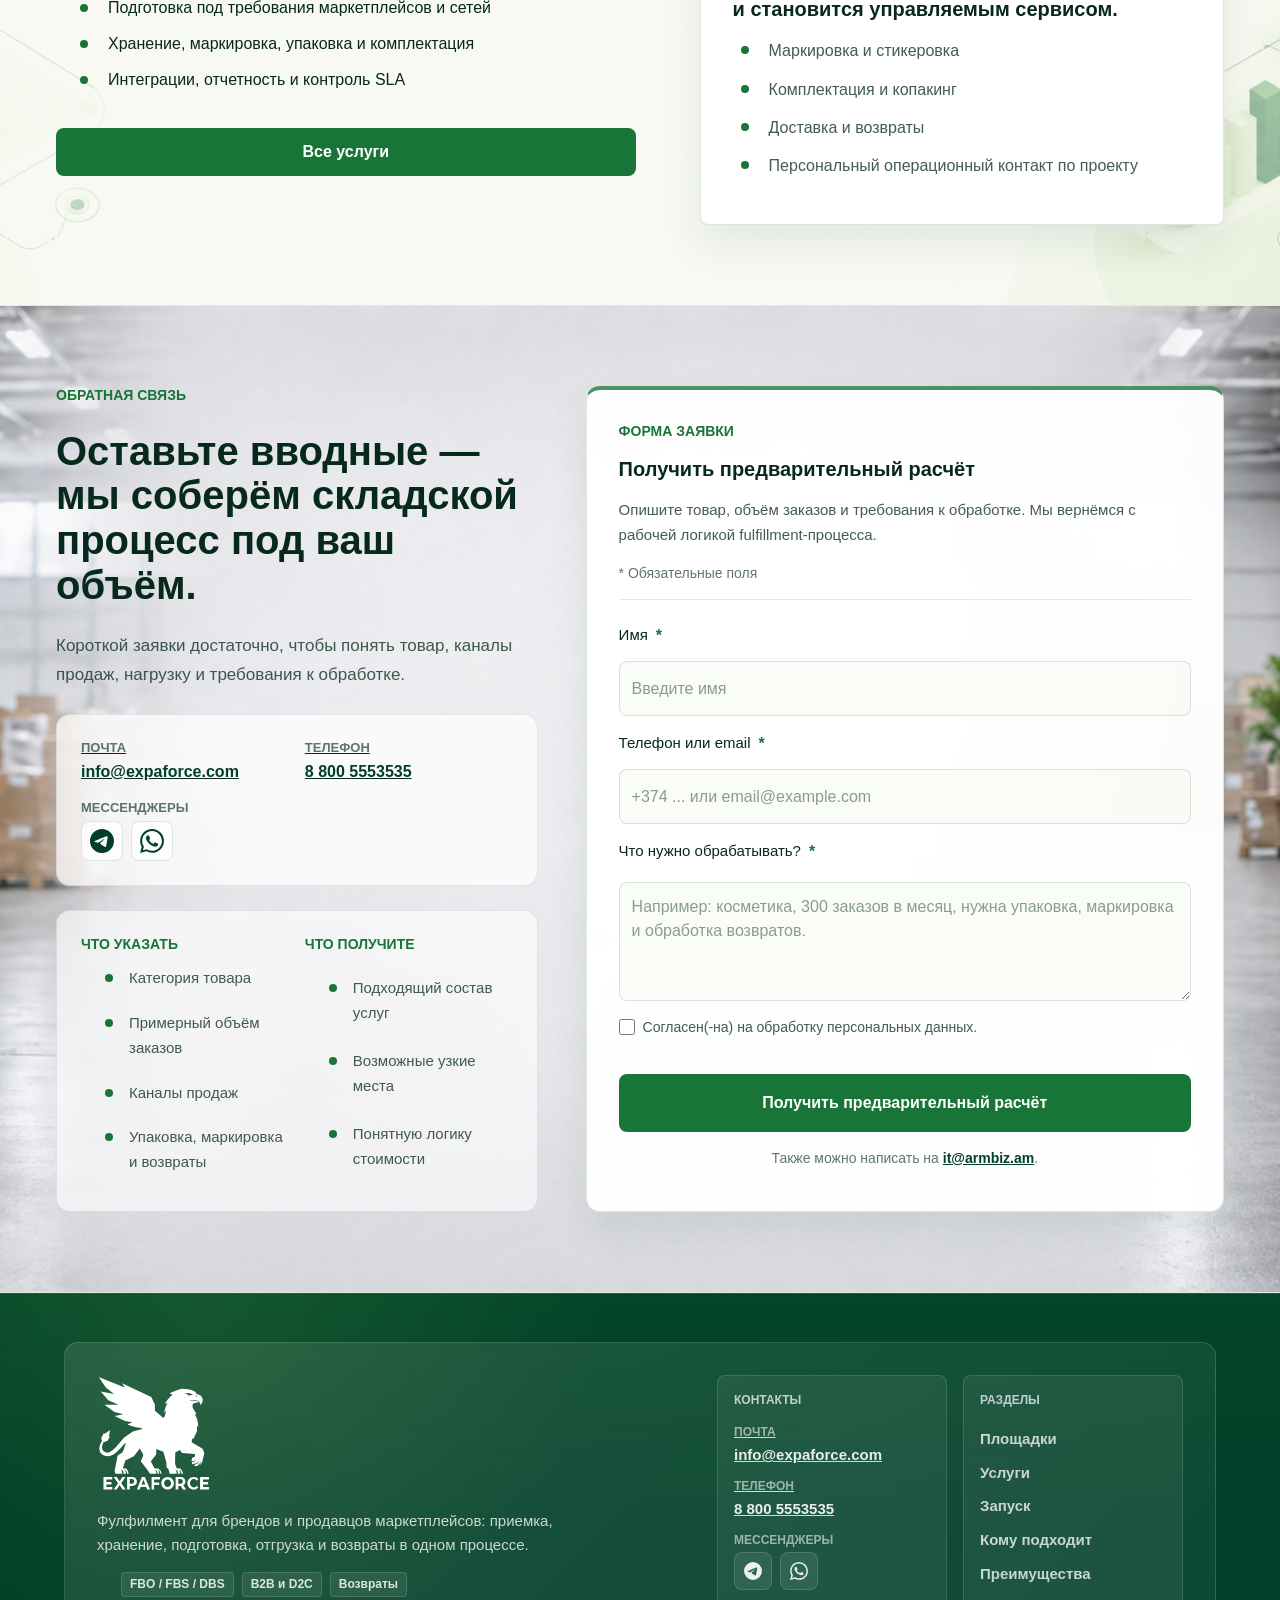
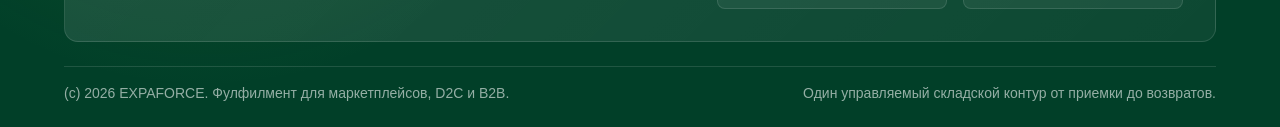
==== commit 028e1577: "Add form email submission feature with client-side validation - Implemented a basic contact form in " ====
--- a/index.html
+++ b/index.html
@@ -49,24 +49,24 @@
             <div class="container">
                 <div class="section__inner home-hero__inner">
                     <div class="home-hero__content">
-                        <p class="section-heading__eyebrow" data-i18n="[text]home-hero-eyebrow">Фулфилмент для маркетплейсов, D2C и B2B</p>
-                        <h1 class="home-hero__title" id="home-hero-title" data-i18n="[text]home-hero-title">Приемка, маркировка и отгрузка товара без ручной складской операционки.</h1>
-                        <p class="home-hero__text" data-i18n="[text]home-hero-text">EXPAFORCE ведет приемку, хранение, комплектацию, подготовку под площадки и возвраты, чтобы команда не держала склад на ежедневном ручном контроле.</p>
-                        <div class="home-hero__actions">
+                        <p class="section-heading__eyebrow" data-i18n="[text]home-hero-eyebrow" data-reveal="fade-down">Фулфилмент для маркетплейсов, D2C и B2B</p>
+                        <h1 class="home-hero__title" id="home-hero-title" data-i18n="[text]home-hero-title" data-reveal="fade-right">Приемка, маркировка и отгрузка товара без ручной складской операционки.</h1>
+                        <p class="home-hero__text" data-i18n="[text]home-hero-text" data-reveal="fade-up">EXPAFORCE ведет приемку, хранение, комплектацию, подготовку под площадки и возвраты, чтобы команда не держала склад на ежедневном ручном контроле.</p>
+                        <div class="home-hero__actions" data-reveal="fade-up">
                             <a class="button button--primary" href="index.html#cta" data-i18n="[text]hero-primary">Обсудить задачу</a>
                             <a class="button button--secondary" href="index.html#services" data-i18n="[text]home-hero-secondary">Смотреть услуги</a>
                         </div>
                     </div>
                     <ul class="home-hero__stats" aria-label="Операционные преимущества" data-i18n="[aria-label]home-hero-stats-aria">
-                        <li class="card--transparent card home-hero__stat">
+                        <li class="card--transparent card home-hero__stat" data-reveal="fade-left">
                             <span class="card__value home-hero__stat-value" data-i18n="[text]home-hero-stat-1-value">FBO / FBS / DBS</span>
                             <span class="card__text home-hero__stat-label" data-i18n="[text]home-hero-stat-1-label">Схемы отгрузки под ваши каналы.</span>
                         </li>
-                        <li class="card--transparent card home-hero__stat">
+                        <li class="card--transparent card home-hero__stat" data-reveal="fade-left">
                             <span class="card__value home-hero__stat-value" data-i18n="[text]home-hero-stat-2-value">Маркетплейсы + D2C</span>
                             <span class="card__text home-hero__stat-label" data-i18n="[text]home-hero-stat-2-label">Один складской контур для площадок и прямых заказов.</span>
                         </li>
-                        <li class="card--transparent card home-hero__stat">
+                        <li class="card--transparent card home-hero__stat" data-reveal="fade-left">
                             <span class="card__value home-hero__stat-value" data-i18n="[text]home-hero-stat-3-value">Возвраты и B2B</span>
                             <span class="card__text home-hero__stat-label" data-i18n="[text]home-hero-stat-3-label">Возвраты и B2B-поставки внутри SLA.</span>
                         </li>
@@ -79,28 +79,28 @@
 
             <div class="container">
                 <div class="section__inner home-marketplaces__inner">
-                <div class="section-heading section-heading--wide">
+                <div class="section-heading section-heading--wide" data-reveal="fade-down">
                     <p class="section-heading__eyebrow" data-i18n="[text]home-marketplaces-eyebrow">Каналы продаж</p>
                     <h2 class="section-heading__title" id="home-marketplaces-title" data-i18n="[text]home-marketplaces-title">Поддерживаем площадки и каналы, где важны точная маркировка и стабильная отгрузка.</h2>
                     <p class="section-heading__text" data-i18n="[text]home-marketplaces-text">Один складской контур для маркетплейсов, D2C и B2B без разрыва между остатками, подготовкой и доставкой.</p>
                 </div>
 
                 <ul class="home-marketplaces__list" aria-label="Каналы и маркетплейсы EXPAFORCE" data-i18n="[aria-label]home-marketplaces-list-aria">
-                    <li class="home-marketplaces__item"><img class="home-marketplaces__logo" src="src/graphics/svg/marketplaces/avito-logo.svg" alt="Avito"></li>
-                    <li class="home-marketplaces__item"><img class="home-marketplaces__logo" src="src/graphics/svg/marketplaces/wildberries-sign-logo.svg" alt="Wildberries"></li>
-                    <li class="home-marketplaces__item"><img class="home-marketplaces__logo" src="src/graphics/svg/marketplaces/ozon-icon-logo.svg" alt="Ozon"></li>
-                    <li class="home-marketplaces__item"><img class="home-marketplaces__logo" src="src/graphics/svg/marketplaces/yandex-market-sign-logo.svg" alt="Яндекс Маркет"></li>
-                    <li class="home-marketplaces__item"><img class="home-marketplaces__logo" src="src/graphics/svg/marketplaces/megamarket-logo.svg" alt="Мегамаркет"></li>
-                    <li class="home-marketplaces__item"><img class="home-marketplaces__logo" src="src/graphics/svg/marketplaces/aliexpress-logo.svg" alt="AliExpress"></li>
-                    <li class="home-marketplaces__item"><img class="home-marketplaces__logo" src="src/graphics/svg/marketplaces/lamoda-icon-logo.svg" alt="Lamoda"></li>
-                    <li class="home-marketplaces__item"><img class="home-marketplaces__logo" src="src/graphics/svg/marketplaces/lemana-pro-vertical-logo.svg" alt="Лемана PRO"></li>
-                    <li class="home-marketplaces__item"><img class="home-marketplaces__logo" src="src/graphics/svg/marketplaces/detskiy-mir-vertical-logo.svg" alt="Детский мир"></li>
-                    <li class="home-marketplaces__item"><img class="home-marketplaces__logo" src="src/graphics/svg/marketplaces/vse-instrumenti-icon-logo.svg" alt="ВсеИнструменты.ру"></li>
-                    <li class="home-marketplaces__item"><img class="home-marketplaces__logo" src="src/graphics/svg/marketplaces/zolotoe-yabloko-sign-logo.svg" alt="Золотое яблоко"></li>
-                    <li class="home-marketplaces__item"><img class="home-marketplaces__logo" src="src/graphics/svg/marketplaces/letual-logo.svg" alt="Л'Этуаль"></li>
+                    <li class="home-marketplaces__item" data-reveal="fade-up"><img class="home-marketplaces__logo" src="src/graphics/svg/marketplaces/avito-logo.svg" alt="Avito"></li>
+                    <li class="home-marketplaces__item" data-reveal="fade-up"><img class="home-marketplaces__logo" src="src/graphics/svg/marketplaces/wildberries-sign-logo.svg" alt="Wildberries"></li>
+                    <li class="home-marketplaces__item" data-reveal="fade-up"><img class="home-marketplaces__logo" src="src/graphics/svg/marketplaces/ozon-icon-logo.svg" alt="Ozon"></li>
+                    <li class="home-marketplaces__item" data-reveal="fade-up"><img class="home-marketplaces__logo" src="src/graphics/svg/marketplaces/yandex-market-sign-logo.svg" alt="Яндекс Маркет"></li>
+                    <li class="home-marketplaces__item" data-reveal="fade-up"><img class="home-marketplaces__logo" src="src/graphics/svg/marketplaces/megamarket-logo.svg" alt="Мегамаркет"></li>
+                    <li class="home-marketplaces__item" data-reveal="fade-up"><img class="home-marketplaces__logo" src="src/graphics/svg/marketplaces/aliexpress-logo.svg" alt="AliExpress"></li>
+                    <li class="home-marketplaces__item" data-reveal="fade-up"><img class="home-marketplaces__logo" src="src/graphics/svg/marketplaces/lamoda-icon-logo.svg" alt="Lamoda"></li>
+                    <li class="home-marketplaces__item" data-reveal="fade-up"><img class="home-marketplaces__logo" src="src/graphics/svg/marketplaces/lemana-pro-vertical-logo.svg" alt="Лемана PRO"></li>
+                    <li class="home-marketplaces__item" data-reveal="fade-up"><img class="home-marketplaces__logo" src="src/graphics/svg/marketplaces/detskiy-mir-vertical-logo.svg" alt="Детский мир"></li>
+                    <li class="home-marketplaces__item" data-reveal="fade-up"><img class="home-marketplaces__logo" src="src/graphics/svg/marketplaces/vse-instrumenti-icon-logo.svg" alt="ВсеИнструменты.ру"></li>
+                    <li class="home-marketplaces__item" data-reveal="fade-up"><img class="home-marketplaces__logo" src="src/graphics/svg/marketplaces/zolotoe-yabloko-sign-logo.svg" alt="Золотое яблоко"></li>
+                    <li class="home-marketplaces__item" data-reveal="fade-up"><img class="home-marketplaces__logo" src="src/graphics/svg/marketplaces/letual-logo.svg" alt="Л'Этуаль"></li>
                 </ul>
 
-                <div class="card home-marketplaces__note">
+                <div class="card home-marketplaces__note" data-reveal="fade-up">
                     <p class="home-marketplaces__note-title" data-i18n="[text]home-marketplaces-note-title">Под разные каналы нужен не разный склад, а единые правила исполнения.</p>
                     <p class="card__text home-marketplaces__note-text" data-i18n="[text]home-marketplaces-note-text">Мы учитываем требования площадок по маркировке, упаковке, срокам передачи и возвратам, чтобы товар не зависал между маркетплейсом, прямым заказом и B2B-поставкой.</p>
                 </div>
@@ -117,7 +117,7 @@
 
                 <div class="section__inner home-services__inner">
                 <div class="home-services__head">
-                    <div class="section-heading section-heading--wide">
+                    <div class="section-heading section-heading--wide" data-reveal="fade-down">
                         <p class="section-heading__eyebrow" data-i18n="[text]home-services-eyebrow">Наши услуги</p>
                         <h2 class="section-heading__title" id="home-services-title" data-i18n="[text]home-services-title">Полный комплекс услуг по фулфилменту от А до Я.</h2>
                         <p class="section-heading__text" data-i18n="[text]home-services-text">Все услуги по фулфилменту в рамках одного контракта.</p>
@@ -126,49 +126,49 @@
 
                 <div class="home-services__body">
                     <div class="home-services__grid">
-                        <article class="card home-service-card">
+                        <article class="card home-service-card" data-reveal="fade-up">
                             <span class="home-service-card__number" aria-hidden="true">01</span>
                             <h3 class="card__title home-service-card__title" data-i18n="[text]home-service-1-title">Организация забора товара</h3>
                             <p class="card__text home-service-card__text" data-i18n="[text]home-service-1-text">Забираем и передаем товар на склад без лишних ручных согласований.</p>
                         </article>
 
-                        <article class="card home-service-card">
+                        <article class="card home-service-card" data-reveal="fade-up">
                             <span class="home-service-card__number" aria-hidden="true">02</span>
                             <h3 class="card__title home-service-card__title" data-i18n="[text]home-service-2-title">Прием товара</h3>
                             <p class="card__text home-service-card__text" data-i18n="[text]home-service-2-text">Проверяем количество, состояние и документы, чтобы остатки сразу вошли в учет корректно.</p>
                         </article>
 
-                        <article class="card home-service-card">
+                        <article class="card home-service-card" data-reveal="fade-up">
                             <span class="home-service-card__number" aria-hidden="true">03</span>
                             <h3 class="card__title home-service-card__title" data-i18n="[text]home-service-3-title">Ответственное хранение</h3>
                             <p class="card__text home-service-card__text" data-i18n="[text]home-service-3-text">Размещаем SKU по понятной логике хранения и поддерживаем видимость движения товара.</p>
                         </article>
 
-                        <article class="card home-service-card">
+                        <article class="card home-service-card" data-reveal="fade-up">
                             <span class="home-service-card__number" aria-hidden="true">04</span>
                             <h3 class="card__title home-service-card__title" data-i18n="[text]home-service-4-title">Комплектация и упаковка</h3>
                             <p class="card__text home-service-card__text" data-i18n="[text]home-service-4-text">Собираем, проверяем и упаковываем заказы по согласованным правилам.</p>
                         </article>
 
-                        <article class="card home-service-card">
+                        <article class="card home-service-card" data-reveal="fade-up">
                             <span class="home-service-card__number" aria-hidden="true">05</span>
                             <h3 class="card__title home-service-card__title" data-i18n="[text]home-service-5-title">Подготовка и упаковка товара FBO</h3>
                             <p class="card__text home-service-card__text" data-i18n="[text]home-service-5-text">Готовим товары с учетом требований к маркировке и упаковке.</p>
                         </article>
 
-                        <article class="card home-service-card">
+                        <article class="card home-service-card" data-reveal="fade-up">
                             <span class="home-service-card__number" aria-hidden="true">06</span>
                             <h3 class="card__title home-service-card__title" data-i18n="[text]home-service-6-title">Работа по модели FBS/DBS</h3>
                             <p class="card__text home-service-card__text" data-i18n="[text]home-service-6-text">Быстрые модели отгрузки с контролем статусов и сроков.</p>
                         </article>
 
-                        <article class="card home-service-card">
+                        <article class="card home-service-card" data-reveal="fade-up">
                             <span class="home-service-card__number" aria-hidden="true">07</span>
                             <h3 class="card__title home-service-card__title" data-i18n="[text]home-service-7-title">Доставка</h3>
                             <p class="card__text home-service-card__text" data-i18n="[text]home-service-7-text">Передаем отправления в доставку и синхронизируем процесс с рабочими каналами продаж.</p>
                         </article>
 
-                        <article class="card home-service-card">
+                        <article class="card home-service-card" data-reveal="fade-up">
                             <span class="home-service-card__number" aria-hidden="true">08</span>
                             <h3 class="card__title home-service-card__title" data-i18n="[text]home-service-8-title">Обработка возвратов</h3>
                             <p class="card__text home-service-card__text" data-i18n="[text]home-service-8-text">Проверяем возвраты, возвращаем годный товар в сток и фиксируем проблемные случаи.</p>
@@ -183,26 +183,26 @@
 
             <div class="container">
                 <div class="section__inner home-operations__inner">
-                <div class="section-heading section-heading--wide">
+                <div class="section-heading section-heading--wide" data-reveal="fade-down">
                     <p class="section-heading__eyebrow" data-i18n="[text]home-operations-eyebrow">Опорные показатели</p>
                     <h2 class="section-heading__title" id="home-operations-title" data-i18n="[text]home-operations-title">EXPAFORCE в ключевых операционных опорах</h2>
                     <p class="section-heading__text" data-i18n="[text]home-operations-text">Без надуманных цифр: вот что должно быть стабильно на стороне фулфилмента, чтобы рост не разваливал склад.</p>
                 </div>
                 
                 <div class="home-operations__grid">
-                    <article class="card home-operations__card">
+                    <article class="card home-operations__card" data-reveal="fade-up">
                         <span class="card__value home-operations__value" data-i18n="[text]home-operations-card-1-value">FBO / FBS / DBS</span>
                         <p class="card__text home-operations__label" data-i18n="[text]home-operations-card-1-label">Поддержка схем отгрузки под разные площадки и сценарии.</p>
                     </article>
-                    <article class="card home-operations__card">
+                    <article class="card home-operations__card" data-reveal="fade-up">
                         <span class="card__value home-operations__value" data-i18n="[text]home-operations-card-2-value">B2C / B2B</span>
                         <p class="card__text home-operations__label" data-i18n="[text]home-operations-card-2-label">Розничные и корпоративные поставки в одном процессе.</p>
                     </article>
-                    <article class="card home-operations__card">
+                    <article class="card home-operations__card" data-reveal="fade-up">
                         <span class="card__value home-operations__value" data-i18n="[text]home-operations-card-3-value">Единый сток</span>
                         <p class="card__text home-operations__label" data-i18n="[text]home-operations-card-3-label">Остатки, сборка и отгрузка без ручной пересборки из таблиц.</p>
                     </article>
-                    <article class="card home-operations__card">
+                    <article class="card home-operations__card" data-reveal="fade-up">
                         <span class="card__value home-operations__value" data-i18n="[text]home-operations-card-4-value">Возвраты в контуре</span>
                         <p class="card__text home-operations__label" data-i18n="[text]home-operations-card-4-label">Обратный поток не выпадает в отдельную зону хаоса.</p>
                     </article>
@@ -217,39 +217,39 @@
             <div class="container">
 
                 <div class="section__inner home-journey__inner">
-                <div class="section-heading section-heading--wide">
+                <div class="section-heading section-heading--wide" data-reveal="fade-down">
                     <p class="section-heading__eyebrow" data-i18n="[text]home-journey-eyebrow">Как начать работу</p>
                     <h2 class="section-heading__title" id="home-journey-title" data-i18n="[text]home-journey-title">Шесть шагов от ручного склада к управляемому процессу.</h2>
                     <p class="section-heading__text" data-i18n="[text]home-journey-text">Стартуем без длинного внедрения: фиксируем условия, принимаем товар, настраиваем обмен данными и выводим ежедневную операционку в рабочий ритм.</p>
                 </div>
 
                 <ol class="home-journey__grid">
-                    <li class="card--transparent card home-journey__step">
+                    <li class="card--transparent card home-journey__step" data-reveal="fade-up">
                         <span class="home-journey__step-number">01</span>
                         <h3 class="home-journey__step-title" data-i18n="[text]home-journey-step-1-title">Согласование условий</h3>
                         <p class="card__text home-journey__step-text" data-i18n="[text]home-journey-step-1-text">Фиксируем каналы продаж, объемы, SKU, требования по маркировке и сервисный контур.</p>
                     </li>
-                    <li class="card--transparent card home-journey__step">
+                    <li class="card--transparent card home-journey__step" data-reveal="fade-up">
                         <span class="home-journey__step-number">02</span>
                         <h3 class="home-journey__step-title" data-i18n="[text]home-journey-step-2-title">Договор и рабочая рамка</h3>
                         <p class="card__text home-journey__step-text" data-i18n="[text]home-journey-step-2-text">Согласуем модель работы, ответственность по этапам и формат ежедневного взаимодействия.</p>
                     </li>
-                    <li class="card--transparent card home-journey__step">
+                    <li class="card--transparent card home-journey__step" data-reveal="fade-up">
                         <span class="home-journey__step-number">03</span>
                         <h3 class="home-journey__step-title" data-i18n="[text]home-journey-step-3-title">Приемка первой партии</h3>
                         <p class="card__text home-journey__step-text" data-i18n="[text]home-journey-step-3-text">Принимаем товар, проверяем входящий поток и заводим остатки в рабочий контур.</p>
                     </li>
-                    <li class="card--transparent card home-journey__step">
+                    <li class="card--transparent card home-journey__step" data-reveal="fade-up">
                         <span class="home-journey__step-number">04</span>
                         <h3 class="home-journey__step-title" data-i18n="[text]home-journey-step-4-title">Настройка и интеграция</h3>
                         <p class="card__text home-journey__step-text" data-i18n="[text]home-journey-step-4-text">Подключаем обмен данными, статусы и правила сборки под ваши площадки и каналы.</p>
                     </li>
-                    <li class="card--transparent card home-journey__step">
+                    <li class="card--transparent card home-journey__step" data-reveal="fade-up">
                         <span class="home-journey__step-number">05</span>
                         <h3 class="home-journey__step-title" data-i18n="[text]home-journey-step-5-title">Обработка и доставка</h3>
                         <p class="card__text home-journey__step-text" data-i18n="[text]home-journey-step-5-text">Запускаем ежедневную комплектацию, упаковку, отгрузку и возвраты по согласованному SLA.</p>
                     </li>
-                    <li class="card--transparent card home-journey__step">
+                    <li class="card--transparent card home-journey__step" data-reveal="fade-up">
                         <span class="home-journey__step-number">06</span>
                         <h3 class="home-journey__step-title" data-i18n="[text]home-journey-step-6-title">Отчетность и ежемесячный биллинг</h3>
                         <p class="card__text home-journey__step-text" data-i18n="[text]home-journey-step-6-text">Команда получает понятные статусы, отчеты по операциям и прозрачную логику стоимости.</p>
@@ -264,14 +264,14 @@
             <div class="container">
 
                 <div class="section__inner home-clients__inner">
-                <div class="section-heading section-heading--wide">
+                <div class="section-heading section-heading--wide" data-reveal="fade-right">
                     <p class="section-heading__eyebrow" data-i18n="[text]home-clients-eyebrow">С кем работаем</p>
                     <h2 class="section-heading__title" id="home-clients-title" data-i18n="[text]home-clients-title">Категории бизнеса, где важны дисциплина сборки и стабильная отгрузка.</h2>
                     <p class="section-heading__text" data-i18n="[text]home-clients-text">Формат подходит брендам и продавцам, у которых уже есть регулярный поток заказов, требования площадок и риск операционных сбоев при росте.</p>
                 </div>
 
                 <div class="home-clients__grid">
-                    <article class="card home-client-card home-client-card--major home-client-card--beauty">
+                    <article class="card home-client-card home-client-card--major home-client-card--beauty" data-reveal="fade-left">
                         <h3 class="card__title home-client-card__title">
                             <span class="home-client-card__icon" aria-hidden="true">
                                 <svg viewBox="0 0 24 24" fill="none" stroke="currentColor" stroke-width="1.8" stroke-linecap="round" stroke-linejoin="round" focusable="false">
@@ -286,7 +286,7 @@
                         </h3>
                         <p class="card__text home-client-card__text" data-i18n="[text]home-client-1-text">Маркировка, наборы, промо и аккуратная упаковка под площадки и прямые заказы.</p>
                     </article>
-                    <article class="card home-client-card home-client-card--compact home-client-card--fashion">
+                    <article class="card home-client-card home-client-card--compact home-client-card--fashion" data-reveal="fade-left">
                         <h3 class="card__title home-client-card__title">
                             <span class="home-client-card__icon" aria-hidden="true">
                                 <svg viewBox="0 0 24 24" fill="none" stroke="currentColor" stroke-width="1.8" stroke-linecap="round" stroke-linejoin="round" focusable="false">
@@ -298,7 +298,7 @@
                         </h3>
                         <p class="card__text home-client-card__text" data-i18n="[text]home-client-2-text">Размерные ряды, комплекты и сезонные пики без провалов по сборке.</p>
                     </article>
-                    <article class="card home-client-card home-client-card--compact home-client-card--home">
+                    <article class="card home-client-card home-client-card--compact home-client-card--home" data-reveal="fade-left">
                         <h3 class="card__title home-client-card__title">
                             <span class="home-client-card__icon" aria-hidden="true">
                                 <svg viewBox="0 0 24 24" fill="none" stroke="currentColor" stroke-width="1.8" stroke-linecap="round" stroke-linejoin="round" focusable="false">
@@ -311,7 +311,7 @@
                         </h3>
                         <p class="card__text home-client-card__text" data-i18n="[text]home-client-3-text">Объемные SKU, хранение и стабильная ежедневная комплектация.</p>
                     </article>
-                    <article class="card home-client-card home-client-card--compact home-client-card--electronics">
+                    <article class="card home-client-card home-client-card--compact home-client-card--electronics" data-reveal="fade-left">
                         <h3 class="card__title home-client-card__title">
                             <span class="home-client-card__icon" aria-hidden="true">
                                 <svg viewBox="0 0 24 24" fill="none" stroke="currentColor" stroke-width="1.8" stroke-linecap="round" stroke-linejoin="round" focusable="false">
@@ -331,7 +331,7 @@
                         </h3>
                         <p class="card__text home-client-card__text" data-i18n="[text]home-client-4-text">Точность по SKU, аккуратная упаковка и контролируемая обработка возвратов.</p>
                     </article>
-                    <article class="card home-client-card home-client-card--wide home-client-card--daily">
+                    <article class="card home-client-card home-client-card--wide home-client-card--daily" data-reveal="fade-left">
                         <h3 class="card__title home-client-card__title">
                             <span class="home-client-card__icon" aria-hidden="true">
                                 <svg viewBox="0 0 24 24" fill="none" stroke="currentColor" stroke-width="1.8" stroke-linecap="round" stroke-linejoin="round" focusable="false">
@@ -344,7 +344,7 @@
                         </h3>
                         <p class="card__text home-client-card__text" data-i18n="[text]home-client-5-text">Высокая частота заказов и строгая дисциплина ежедневных отгрузок.</p>
                     </article>
-                    <article class="card home-client-card home-client-card--major home-client-card--b2b">
+                    <article class="card home-client-card home-client-card--major home-client-card--b2b" data-reveal="fade-left">
                         <h3 class="card__title home-client-card__title">
                             <span class="home-client-card__icon" aria-hidden="true">
                                 <svg viewBox="0 0 24 24" fill="none" stroke="currentColor" stroke-width="1.8" stroke-linecap="round" stroke-linejoin="round" focusable="false">
@@ -372,12 +372,12 @@
 
                 <div class="section__inner home-benefits__inner">
                 <div class="section-heading section-heading--wide home-benefits__content">
-                    <div class="home-benefits__copy">
+                    <div class="home-benefits__copy" data-reveal="fade-right">
                         <p class="section-heading__eyebrow" data-i18n="[text]home-benefits-eyebrow">Преимущества</p>
                         <h2 class="section-heading__title" id="home-benefits-title" data-i18n="[text]home-benefits-title">Почему бизнесу удобнее передать складской контур наружу.</h2>
                         <p class="section-heading__text" data-i18n="[text]home-benefits-text">Ценность не в красивой упаковке услуги, а в том, что продавец перестает ежедневно вручную удерживать склад и отгрузку.</p>
                     </div>
-                    <div class="card--surface card home-benefits__summary">
+                    <div class="card--surface card home-benefits__summary" data-reveal="fade-up">
                         <p class="home-benefits__summary-label" data-i18n="[text]home-benefits-summary-label">После передачи контура</p>
                         <p class="card__text home-benefits__summary-text" data-i18n="[text]home-benefits-summary-text">Команда видит не складскую очередь задач, а понятный операционный сервис с ответственностью, сроками и правилами обработки.</p>
                     </div>
@@ -385,23 +385,23 @@
 
                 <div class="home-benefits__layout">
                     <div class="home-benefits__grid">
-                        <article class="card home-benefit-card home-benefit-card--main">
+                        <article class="card home-benefit-card home-benefit-card--main" data-reveal="fade-left">
                             <h3 class="card__title home-benefit-card__title" data-i18n="[text]home-benefit-1-title">Единое окно</h3>
                             <p class="card__text home-benefit-card__text" data-i18n="[text]home-benefit-1-text">Один рабочий контур для остатков, сборки, отгрузок и возвратов.</p>
                         </article>
-                        <article class="card home-benefit-card">
+                        <article class="card home-benefit-card" data-reveal="fade-up">
                             <h3 class="card__title home-benefit-card__title" data-i18n="[text]home-benefit-2-title">Без нагрузки на продавца</h3>
                             <p class="card__text home-benefit-card__text" data-i18n="[text]home-benefit-2-text">Операционная команда перестает тратить день на ручную координацию склада.</p>
                         </article>
-                        <article class="card home-benefit-card">
+                        <article class="card home-benefit-card" data-reveal="fade-up">
                             <h3 class="card__title home-benefit-card__title" data-i18n="[text]home-benefit-3-title">Прозрачная тарификация</h3>
                             <p class="card__text home-benefit-card__text" data-i18n="[text]home-benefit-3-text">Оплата строится по понятным операциям, а не по размытым обещаниям.</p>
                         </article>
-                        <article class="card home-benefit-card">
+                        <article class="card home-benefit-card" data-reveal="fade-up">
                             <h3 class="card__title home-benefit-card__title" data-i18n="[text]home-benefit-4-title">Интеграции и SLA</h3>
                             <p class="card__text home-benefit-card__text" data-i18n="[text]home-benefit-4-text">Технический и операционный контур подстраивается под фактический поток заказов.</p>
                         </article>
-                        <article class="card home-benefit-card">
+                        <article class="card home-benefit-card" data-reveal="fade-up">
                             <h3 class="card__title home-benefit-card__title" data-i18n="[text]home-benefit-5-title">Контроль возвратов</h3>
                             <p class="card__text home-benefit-card__text" data-i18n="[text]home-benefit-5-text">Возвраты не копятся в отдельном ручном процессе и быстрее возвращаются в оборот.</p>
                         </article>
@@ -417,7 +417,7 @@
             <div class="container">
 
                 <div class="section__inner home-offer__inner">
-                <div class="home-offer__content">
+                <div class="home-offer__content" data-reveal="fade-right">
                     <p class="section-heading__eyebrow" data-i18n="[text]home-offer-eyebrow">Что получает бизнес</p>
                     <h2 class="section-heading__title" id="home-offer-title" data-i18n="[text]home-offer-title">Упакуем, промаркируем и отгрузим товар без постоянных операционных пауз.</h2>
                     <p class="section-heading__text" data-i18n="[text]home-offer-text">Главный эффект не только в скорости. Команда получает читаемый процесс, единый обзор остатков и понятную ответственность по каждому этапу.</p>
@@ -431,7 +431,7 @@
                     <a class="button button--primary" href="index.html#services" data-i18n="[text]home-services-link">Все услуги</a>
                 </div>
 
-                <aside class="card home-offer__aside">
+                <aside class="card home-offer__aside" data-reveal="fade-left">
                     <img class="home-offer__image" src="src/graphics/png/image6-team-photo.png" loading="lazy" alt="Команда EXPAFORCE на складе и в операционной зоне" data-i18n="[alt]home-offer-image-alt">
                     <div class="home-offer__aside-body">
                         <p class="home-offer__aside-label" data-i18n="[text]home-offer-aside-label">Операционный пакет</p>
@@ -454,7 +454,7 @@
             <div class="container">
 
                 <div class="section__inner home-cta__inner">
-                <div class="home-cta__content">
+                <div class="home-cta__content" data-reveal="fade-right">
                     <p class="section-heading__eyebrow" data-i18n="[text]home-cta-eyebrow">Обратная связь</p>
                     <h2 class="home-cta__title" id="home-cta-title" data-i18n="[text]cta-title">Оставьте вводные — мы соберём складской процесс под ваш объём.</h2>
                     <p class="home-cta__text" data-i18n="[text]cta-text">Короткой заявки достаточно, чтобы понять товар, каналы продаж, нагрузку и требования к обработке.</p>
@@ -504,7 +504,7 @@
                     </div>
                 </div>
 
-                <aside class="card home-cta__card">
+                <aside class="card home-cta__card" data-reveal="fade-left">
                     <div class="home-cta__panel-head">
                         <p class="home-cta__card-label" data-i18n="[text]cta-panel-label">Форма заявки</p>
                         <h3 class="card__title home-cta__card-title" data-i18n="[text]cta-panel-title">Получить предварительный расчёт</h3>
@@ -514,32 +514,34 @@
 
                     <form
                         class="form-group cta-form"
-                        action="mailto:info@expaforce.com?subject=Fulfillment%20brief%20request"
+                        id="cta-form"
+                        action="/form-handler.php"
                         method="post"
-                        enctype="text/plain"
+                        data-form-handler="/form-handler.php"
                         accept-charset="UTF-8"
+                        novalidate
                     >
+                        <div class="form-field cta-form__honeypot" data-form-honeypot aria-hidden="true">
+                            <label for="cta-website">Website</label>
+                            <input id="cta-website" type="text" name="website" tabindex="-1" autocomplete="off">
+                        </div>
+
                         <div class="cta-form__grid cta-form__grid--primary">
                             <label class="form-field cta-form__field">
                                 <span class="cta-form__label-line">
                                     <span class="form-label cta-form__label" data-i18n="[text]cta-form-name-label">Имя</span>
                                     <span class="cta-form__required" aria-hidden="true">*</span>
                                 </span>
-                                <input class="form-input cta-form__input" type="text" name="full_name" autocomplete="name" required placeholder="Введите имя" data-i18n="[placeholder]cta-form-name-placeholder">
-                            </label>
-                            <label class="form-field cta-form__field">
-                                <span class="cta-form__label-line">
-                                    <span class="form-label cta-form__label" data-i18n="[text]cta-form-company-label">Компания или бренд</span>
-                                    <span class="cta-form__required" aria-hidden="true">*</span>
-                                </span>
-                                <input class="form-input cta-form__input" type="text" name="company" autocomplete="organization" required placeholder="Введите название компании или бренда" data-i18n="[placeholder]cta-form-company-placeholder">
+                                <input class="form-input cta-form__input" id="cta-full-name" type="text" name="full_name" autocomplete="name" required minlength="2" maxlength="120" placeholder="Введите имя" data-i18n="[placeholder]cta-form-name-placeholder">
+                                <span class="form-error" role="alert"></span>
                             </label>
                             <label class="form-field cta-form__field">
                                 <span class="cta-form__label-line">
                                     <span class="form-label cta-form__label" data-i18n="[text]cta-form-phone-label">Телефон или email</span>
                                     <span class="cta-form__required" aria-hidden="true">*</span>
                                 </span>
-                                <input class="form-input cta-form__input" type="text" name="phone" autocomplete="tel" required placeholder="+374 ... или email@example.com" data-i18n="[placeholder]cta-form-phone-placeholder">
+                                <input class="form-input cta-form__input" id="cta-phone" type="text" name="phone" autocomplete="tel" required maxlength="120" data-validate="phone-or-email" placeholder="+374 ... или email@example.com" data-i18n="[placeholder]cta-form-phone-placeholder">
+                                <span class="form-error" role="alert"></span>
                             </label>
                         </div>
 
@@ -548,18 +550,23 @@
                                 <span class="form-label cta-form__label" data-i18n="[text]cta-form-product-label">Что нужно обрабатывать?</span>
                                 <span class="cta-form__required" aria-hidden="true">*</span>
                             </span>
-                            <textarea class="form-textarea cta-form__textarea" name="product_context" rows="3" required placeholder="Например: косметика, 300 заказов в месяц, нужна упаковка, маркировка и обработка возвратов." data-i18n="[placeholder]cta-form-product-placeholder"></textarea>
+                            <textarea class="form-textarea cta-form__textarea" id="cta-product-context" name="product_context" rows="3" required minlength="10" maxlength="2000" placeholder="Например: косметика, 300 заказов в месяц, нужна упаковка, маркировка и обработка возвратов." data-i18n="[placeholder]cta-form-product-placeholder"></textarea>
+                            <span class="form-error" role="alert"></span>
                         </label>
 
-                        <label class="cta-form__consent">
-                            <input type="checkbox" name="consent" required>
-                            <span data-i18n="[text]cta-form-consent">Согласен(-на) на обработку персональных данных.</span>
-                        </label>
+                        <div class="form-field cta-form__field-consent">
+                            <label class="cta-form__consent">
+                                <input id="cta-consent" type="checkbox" name="consent" required>
+                                <span data-i18n="[text]cta-form-consent">Согласен(-на) на обработку персональных данных.</span>
+                            </label>
+                            <span class="form-error" role="alert"></span>
+                        </div>
 
                         <div class="form-actions cta-form__actions">
                             <button class="button button--primary button--full" type="submit" data-i18n="[text]cta-primary">Получить предварительный расчёт</button>
-                            <p class="card__text cta-form__note" data-i18n="[html]cta-form-note">Также можно написать на <a href="mailto:info@expaforce.com">info@expaforce.com</a>.</p>
-                        </div>
+                            <p class="card__text cta-form__note" data-i18n="[html]cta-form-note">Также можно написать на <a href="mailto:it@armbiz.am">it@armbiz.am</a>.</p>
+                        </div>
+                        <span class="form-status" role="alert"></span>
                     </form>
                 </aside>
             </div>
@@ -571,6 +578,8 @@
 
     <script src="scripts/partials.js"></script>
     <script src="scripts/translation.js"></script>
+    <script src="scripts/scroll-reveal.js"></script>
+    <script src="scripts/form-validator.js"></script>
     <script src="scripts/script.js"></script>
 </body>
 </html>
--- a/src/css/styles.css
+++ b/src/css/styles.css
@@ -518,6 +518,521 @@
   flex-wrap: wrap;
 }
 
+.form-field[data-form-honeypot] {
+  position: absolute;
+  inline-size: 1px;
+  block-size: 1px;
+  overflow: hidden;
+  clip-path: inset(50%);
+  white-space: nowrap;
+}
+
+.form-error {
+  display: block;
+  min-height: 20px;
+  margin-top: var(--space-1);
+  color: #f56565;
+  font-size: 0.875rem;
+  line-height: 1.25;
+}
+.form-error:empty {
+  display: none;
+}
+
+.form-input.has-error,
+.form-textarea.has-error,
+.form-field.is-invalid input[type=checkbox] {
+  border-color: #f56565;
+  background-color: #fff5f5;
+}
+
+.form-input.has-error:focus,
+.form-textarea.has-error:focus {
+  box-shadow: 0 0 0 3px rgba(245, 101, 101, 0.1);
+}
+
+.form-status {
+  display: block;
+  min-height: 24px;
+  margin-top: var(--space-4);
+  padding: var(--space-3);
+  border-radius: 4px;
+  font-size: 0.9375rem;
+  line-height: 1.5;
+  opacity: 0;
+  transition: opacity 0.2s ease;
+}
+.form-status:empty {
+  display: none;
+}
+.form-status--success {
+  display: block;
+  opacity: 1;
+  background-color: #c6f6d5;
+  color: #22543d;
+  border: 1px solid #9ae6b4;
+}
+.form-status--error {
+  display: block;
+  opacity: 1;
+  background-color: #fed7d7;
+  color: #742a2a;
+  border: 1px solid #fc8181;
+}
+
+[data-reveal] {
+  opacity: 0;
+  transform: translateY(0) translateX(0);
+  transition: opacity 0.6s cubic-bezier(0.25, 0.46, 0.45, 0.94), transform 0.6s cubic-bezier(0.25, 0.46, 0.45, 0.94);
+}
+@media (prefers-reduced-motion: reduce) {
+  [data-reveal] {
+    opacity: 1;
+    transform: none;
+    transition: none;
+  }
+}
+
+[data-reveal=fade-up] {
+  transform: translateY(40px);
+}
+
+[data-reveal=fade-down] {
+  transform: translateY(-40px);
+}
+
+[data-reveal=fade-left] {
+  transform: translateX(40px);
+}
+
+[data-reveal=fade-right] {
+  transform: translateX(-40px);
+}
+
+@media (max-width: 768px) {
+  [data-reveal=fade-left],
+  [data-reveal=fade-right] {
+    transform: translateY(40px);
+  }
+}
+[data-reveal].reveal-active {
+  opacity: 1;
+  transform: translateY(0) translateX(0);
+}
+
+[data-reveal][data-reveal-index="1"] {
+  transition-delay: 0ms;
+}
+[data-reveal][data-reveal-index="2"] {
+  transition-delay: 50ms;
+}
+[data-reveal][data-reveal-index="3"] {
+  transition-delay: 100ms;
+}
+[data-reveal][data-reveal-index="4"] {
+  transition-delay: 150ms;
+}
+[data-reveal][data-reveal-index="5"] {
+  transition-delay: 200ms;
+}
+[data-reveal][data-reveal-index="6"] {
+  transition-delay: 250ms;
+}
+[data-reveal][data-reveal-index="7"] {
+  transition-delay: 300ms;
+}
+[data-reveal][data-reveal-index="8"] {
+  transition-delay: 350ms;
+}
+[data-reveal][data-reveal-index="9"] {
+  transition-delay: 400ms;
+}
+[data-reveal][data-reveal-index="10"] {
+  transition-delay: 450ms;
+}
+[data-reveal][data-reveal-index="11"] {
+  transition-delay: 500ms;
+}
+[data-reveal][data-reveal-index="12"] {
+  transition-delay: 550ms;
+}
+[data-reveal][data-reveal-index="13"] {
+  transition-delay: 600ms;
+}
+[data-reveal][data-reveal-index="14"] {
+  transition-delay: 650ms;
+}
+[data-reveal][data-reveal-index="15"] {
+  transition-delay: 700ms;
+}
+[data-reveal][data-reveal-index="16"] {
+  transition-delay: 750ms;
+}
+[data-reveal][data-reveal-index="17"] {
+  transition-delay: 800ms;
+}
+[data-reveal][data-reveal-index="18"] {
+  transition-delay: 850ms;
+}
+[data-reveal][data-reveal-index="19"] {
+  transition-delay: 900ms;
+}
+[data-reveal][data-reveal-index="20"] {
+  transition-delay: 950ms;
+}
+
+@media (prefers-reduced-motion: reduce) {
+  [data-reveal] {
+    animation: none;
+    transition: none;
+    opacity: 1;
+    transform: none !important;
+  }
+}
+.page--maintenance {
+  min-height: 100vh;
+  background-color: #f7faf3;
+}
+
+.section--maintenance {
+  min-height: 100svh;
+  display: grid;
+  align-items: center;
+  padding-block: var(--space-5);
+  background-color: #f7faf3;
+  background-image: url("../graphics/png/expo-force-server-maintenance-background.png");
+  background-position: center;
+  background-size: cover;
+  background-repeat: no-repeat;
+}
+
+.maintenance__inner {
+  gap: var(--space-6);
+}
+
+.maintenance__top {
+  display: flex;
+  align-items: center;
+  justify-content: flex-start;
+  gap: var(--space-4);
+  flex-wrap: wrap;
+}
+
+.maintenance__brand {
+  display: inline-flex;
+  align-items: center;
+  flex-shrink: 0;
+}
+
+.maintenance__logo {
+  display: block;
+  width: 104px;
+  height: auto;
+}
+
+.maintenance__controls {
+  display: flex;
+  align-items: center;
+  justify-content: flex-end;
+  gap: var(--space-3);
+  flex-wrap: wrap;
+  flex-shrink: 0;
+  min-width: 0;
+}
+
+.maintenance__admin-button,
+.maintenance__lang {
+  flex-shrink: 0;
+}
+
+.maintenance__admin-button {
+  position: absolute;
+  right: 0;
+  padding: 1rem;
+  margin: 5rem;
+  background-color: #197437;
+  color: #fff;
+}
+
+.maintenance__auth-backdrop {
+  position: fixed;
+  inset: 0;
+  z-index: 110;
+  background-color: rgba(1, 63, 40, 0.36);
+  backdrop-filter: blur(3px);
+  -webkit-backdrop-filter: blur(3px);
+}
+
+.maintenance__auth-backdrop[hidden] {
+  display: none;
+}
+
+.maintenance__auth-drawer {
+  position: fixed;
+  inset-block: 0;
+  inset-inline-end: 0;
+  z-index: 1000;
+  display: grid;
+  width: min(100%, 440px);
+  padding: var(--space-4);
+  pointer-events: none;
+  transform: translateX(100%);
+  visibility: hidden;
+  transition: transform 0.2s ease, visibility 0.2s ease;
+}
+
+.page--maintenance.is-auth-drawer-open .maintenance__auth-drawer {
+  pointer-events: auto;
+  transform: translateX(0);
+  visibility: visible;
+}
+
+.maintenance__auth {
+  width: 100%;
+  max-height: 100%;
+  gap: var(--space-5);
+  overflow: auto;
+  border-color: rgba(1, 63, 40, 0.12);
+  box-shadow: 0 18px 40px rgba(1, 63, 40, 0.09);
+}
+
+.maintenance__auth-header {
+  display: flex;
+  align-items: flex-start;
+  justify-content: space-between;
+  gap: var(--space-4);
+}
+
+.maintenance__auth-heading,
+.maintenance__auth-form {
+  display: grid;
+}
+
+.maintenance__auth-heading {
+  gap: var(--space-2);
+}
+
+.maintenance__auth-form {
+  gap: var(--space-4);
+}
+
+.maintenance__auth-close {
+  display: inline-flex;
+  align-items: center;
+  justify-content: center;
+  width: var(--space-6);
+  height: var(--space-6);
+  border: 1px solid rgba(1, 63, 40, 0.14);
+  border-radius: 8px;
+  background-color: #fff;
+  color: #06291c;
+  font-size: 1.5rem;
+  line-height: 1;
+  cursor: pointer;
+  transition: border-color 0.2s ease, color 0.2s ease, box-shadow 0.2s ease;
+}
+
+.maintenance__auth-close:hover,
+.maintenance__auth-close:focus {
+  border-color: rgba(25, 116, 55, 0.48);
+  color: #013f28;
+  box-shadow: 0 18px 40px rgba(1, 63, 40, 0.09);
+}
+
+.maintenance__auth-title {
+  color: #06291c;
+  font-size: clamp(1.5rem, 3vw, 2rem);
+  font-weight: 700;
+  letter-spacing: 0;
+  line-height: 1.12;
+}
+
+.maintenance__auth-text {
+  color: rgba(6, 41, 28, 0.76);
+  font-size: 1rem;
+  line-height: 1.65;
+}
+
+.maintenance__auth-error {
+  color: #d92d20;
+  font-size: 0.9375rem;
+  line-height: 1.45;
+}
+
+.maintenance__auth-error[hidden] {
+  display: none;
+}
+
+.maintenance__layout {
+  display: grid;
+  grid-template-columns: minmax(0, 0.98fr) minmax(320px, 0.72fr);
+  gap: var(--space-7);
+  align-items: center;
+}
+
+.maintenance__content {
+  display: grid;
+  gap: var(--space-5);
+  min-width: 0;
+}
+
+.maintenance__title {
+  max-width: 820px;
+  color: #06291c;
+  font-size: clamp(2.5rem, 4.6vw, 4rem);
+  font-weight: 700;
+  letter-spacing: 0;
+  line-height: 1.04;
+}
+
+.maintenance__text {
+  max-width: 680px;
+  color: rgba(6, 41, 28, 0.76);
+  font-size: 1.0625rem;
+  line-height: 1.7;
+}
+
+.maintenance__actions {
+  display: flex;
+  flex-wrap: wrap;
+  gap: var(--space-3);
+}
+
+.maintenance__aside {
+  display: grid;
+  gap: var(--space-4);
+  min-width: 0;
+}
+
+.maintenance__card {
+  gap: var(--space-4);
+  border-color: rgba(1, 63, 40, 0.12);
+  box-shadow: 0 18px 40px rgba(1, 63, 40, 0.09);
+}
+
+.maintenance__card--status {
+  border-top: var(--space-1) solid rgba(25, 116, 55, 0.78);
+}
+
+.maintenance__card--accent {
+  background-color: #013f28;
+  color: #fff;
+}
+
+.maintenance__card--accent .maintenance__card-label,
+.maintenance__card--accent .maintenance__card-note {
+  color: rgba(255, 255, 255, 0.82);
+}
+
+.maintenance__card-label,
+.maintenance__contact-label {
+  color: #197437;
+  font-size: 0.8125rem;
+  font-weight: 700;
+  line-height: 1.35;
+  text-transform: uppercase;
+}
+
+.maintenance__card-title {
+  font-size: 1.25rem;
+  line-height: 1.28;
+}
+
+.maintenance__card-text,
+.maintenance__card-note {
+  color: rgba(6, 41, 28, 0.76);
+  line-height: 1.65;
+}
+
+.maintenance__contact-list {
+  display: grid;
+  grid-template-columns: repeat(2, minmax(0, 1fr));
+  gap: var(--space-4);
+}
+
+.maintenance__contact-item {
+  display: grid;
+  gap: var(--space-1);
+  min-width: 0;
+  color: #06291c;
+}
+
+.maintenance__contact-value {
+  color: #013f28;
+  font-weight: 600;
+  line-height: 1.45;
+  overflow-wrap: anywhere;
+  transition: color 0.2s ease;
+}
+
+.maintenance__contact-item:hover .maintenance__contact-value,
+.maintenance__contact-item:focus .maintenance__contact-value {
+  color: #197437;
+}
+
+.maintenance__end {
+  color: rgba(6, 41, 28, 0.64);
+  font-size: 0.875rem;
+  line-height: 1.45;
+}
+
+@media (max-width: 1024px) {
+  .maintenance__layout {
+    grid-template-columns: 1fr;
+    gap: var(--space-6);
+  }
+  .maintenance__title {
+    max-width: 760px;
+    font-size: clamp(2.25rem, 7vw, 4rem);
+  }
+}
+@media (max-width: 768px) {
+  .section--maintenance {
+    align-items: start;
+    background-image: linear-gradient(180deg, rgba(247, 250, 243, 0.98), rgba(247, 250, 243, 0.94)), url("../graphics/png/expo-force-server-maintenance-background.png");
+    background-position: 64% center;
+  }
+  .maintenance__inner {
+    gap: var(--space-6);
+  }
+  .maintenance__top {
+    align-items: flex-start;
+  }
+  .maintenance__logo {
+    width: 96px;
+  }
+  .maintenance__contact-list {
+    grid-template-columns: 1fr;
+  }
+  .maintenance__actions {
+    flex-direction: column;
+    align-items: stretch;
+  }
+}
+@media (max-width: 375px) {
+  .maintenance__top {
+    flex-direction: column;
+  }
+  .maintenance__controls {
+    align-self: stretch;
+    justify-content: space-between;
+  }
+  .maintenance__lang {
+    justify-content: flex-start;
+  }
+  .maintenance__auth-drawer {
+    padding: var(--space-4);
+  }
+  .maintenance__auth {
+    padding: var(--space-4);
+  }
+  .maintenance__card {
+    padding: var(--space-4);
+  }
+  .maintenance__title {
+    font-size: 2.25rem;
+  }
+}
 .footer {
   background: radial-gradient(circle at 16% 0%, rgba(104, 182, 72, 0.16), rgba(104, 182, 72, 0) 34%), linear-gradient(180deg, rgba(25, 116, 55, 0.12) 0%, rgba(1, 63, 40, 0) 48%), #013f28;
   color: #fff;
@@ -1999,8 +2514,7 @@
 .home-cta,
 .cta {
   border-block: 1px solid rgba(1, 63, 40, 0.08);
-  background: linear-gradient(90deg, rgba(247, 250, 243, 0.94), rgba(247, 250, 243, 0.82) 54%, rgba(247, 250, 243, 0.72)), radial-gradient(circle at 82% 18%, rgba(255, 255, 255, 0.84), rgba(255, 255, 255, 0) 38%), url("../graphics/feedback-form-background.webp") center/cover no-repeat;
-  background-color: #eef6ea;
+  background: url("../graphics/feedback-form-background.webp") center/cover no-repeat;
 }
 
 .home-cta__content,
@@ -2188,11 +2702,7 @@
 }
 
 .cta-form__grid--primary {
-  grid-template-columns: repeat(2, minmax(0, 1fr));
-}
-
-.cta-form__grid--primary .cta-form__field:last-child {
-  grid-column: 1/-1;
+  grid-template-columns: minmax(0, 1fr);
 }
 
 .cta-form__field,
@@ -2260,15 +2770,19 @@
 
 .cta-form__consent {
   display: grid;
-  grid-template-columns: auto minmax(0, 1fr);
+  grid-template-columns: max-content minmax(0, 1fr);
   gap: var(--space-2);
+  align-items: start;
   color: rgba(6, 41, 28, 0.76);
   font-size: 0.875rem;
   line-height: 1.5;
 }
 
 .cta-form__consent input {
-  margin-block-start: var(--space-1);
+  inline-size: 1rem;
+  block-size: 1rem;
+  margin: 0;
+  margin-block-start: 0.2em;
   accent-color: #197437;
 }
 
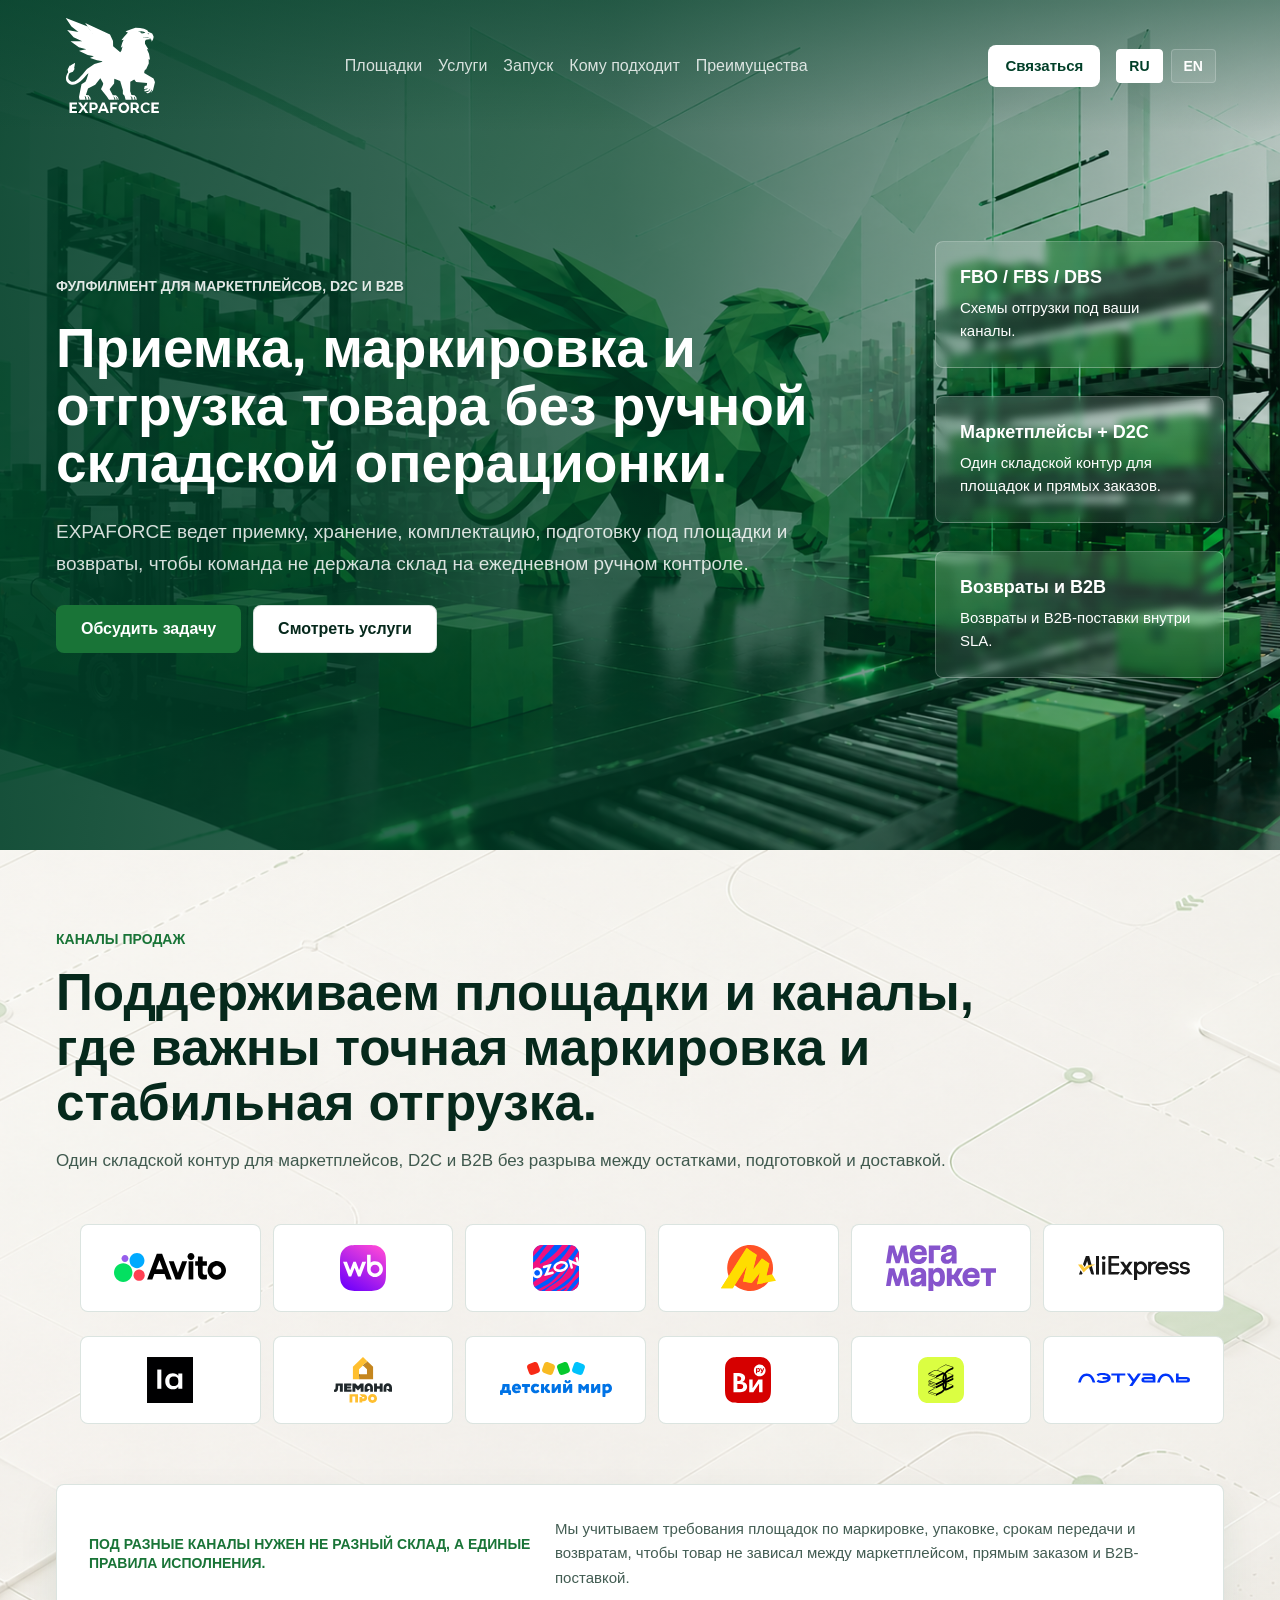
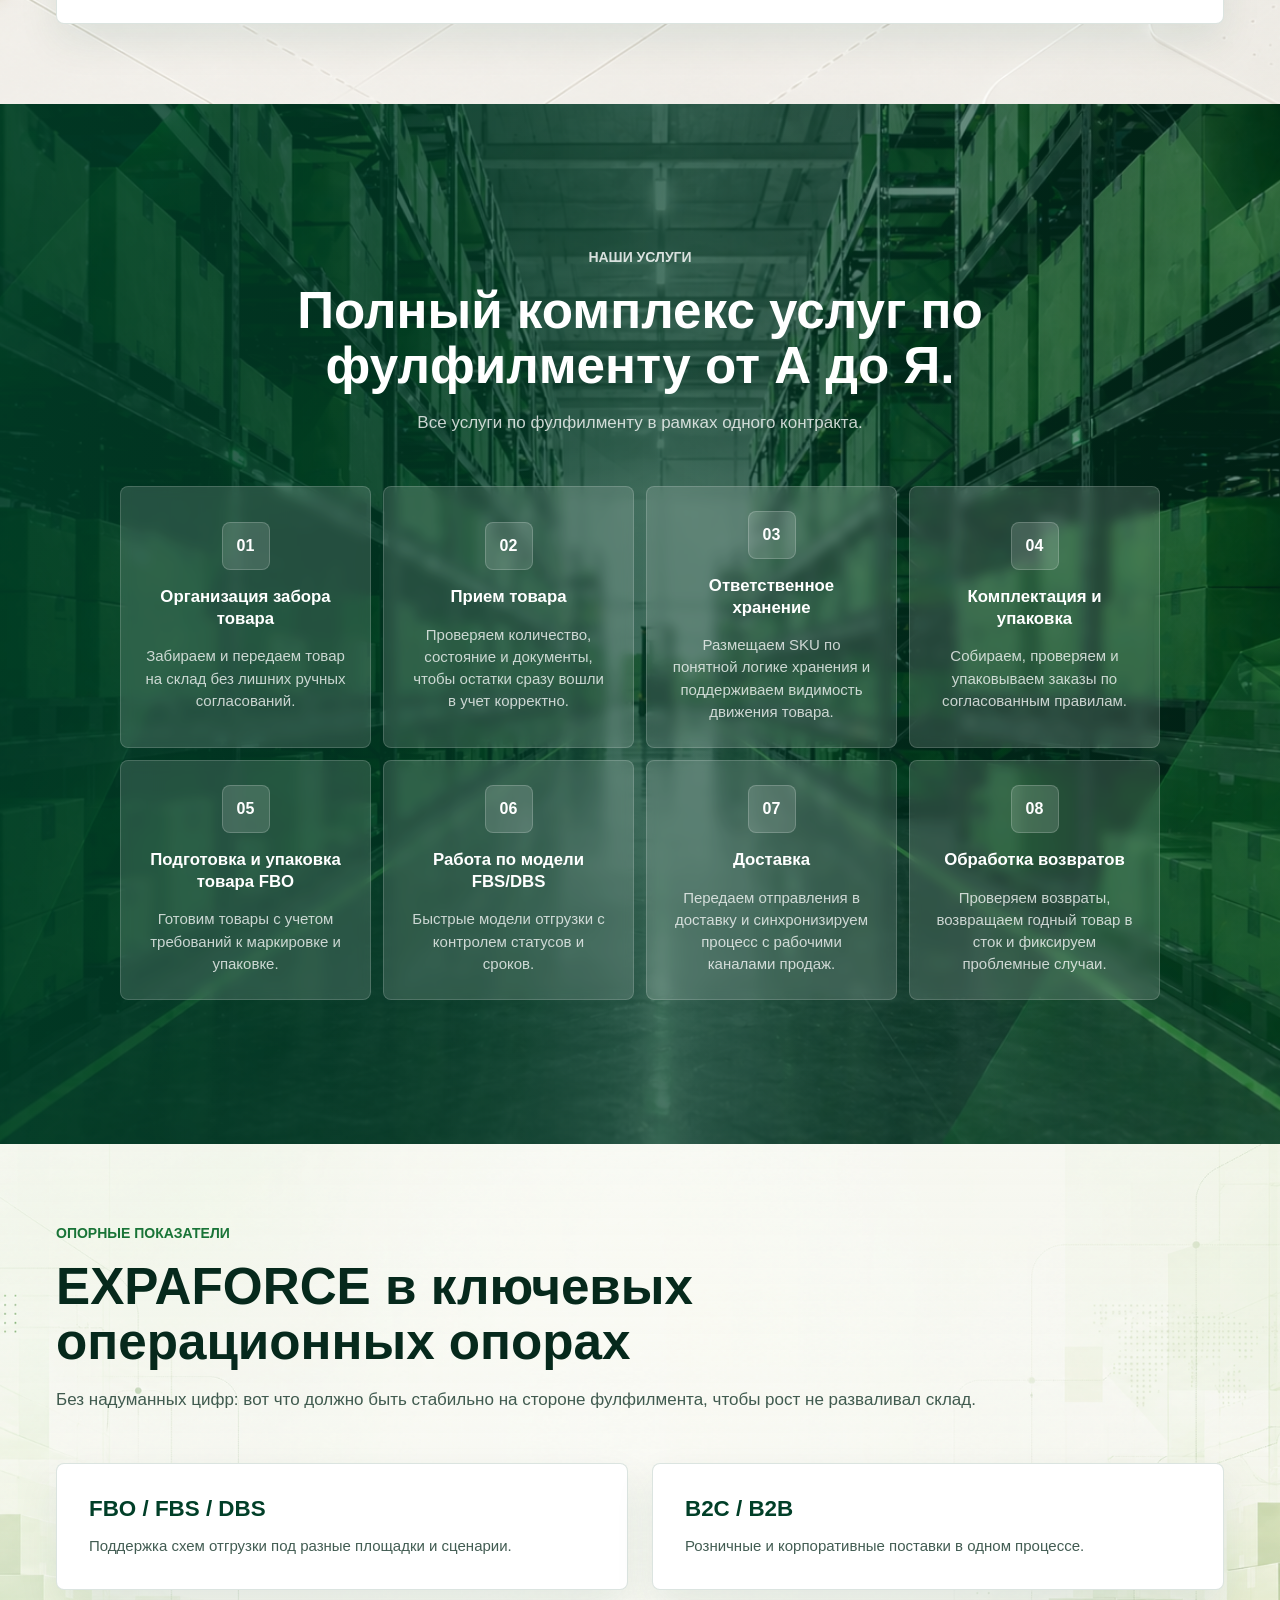
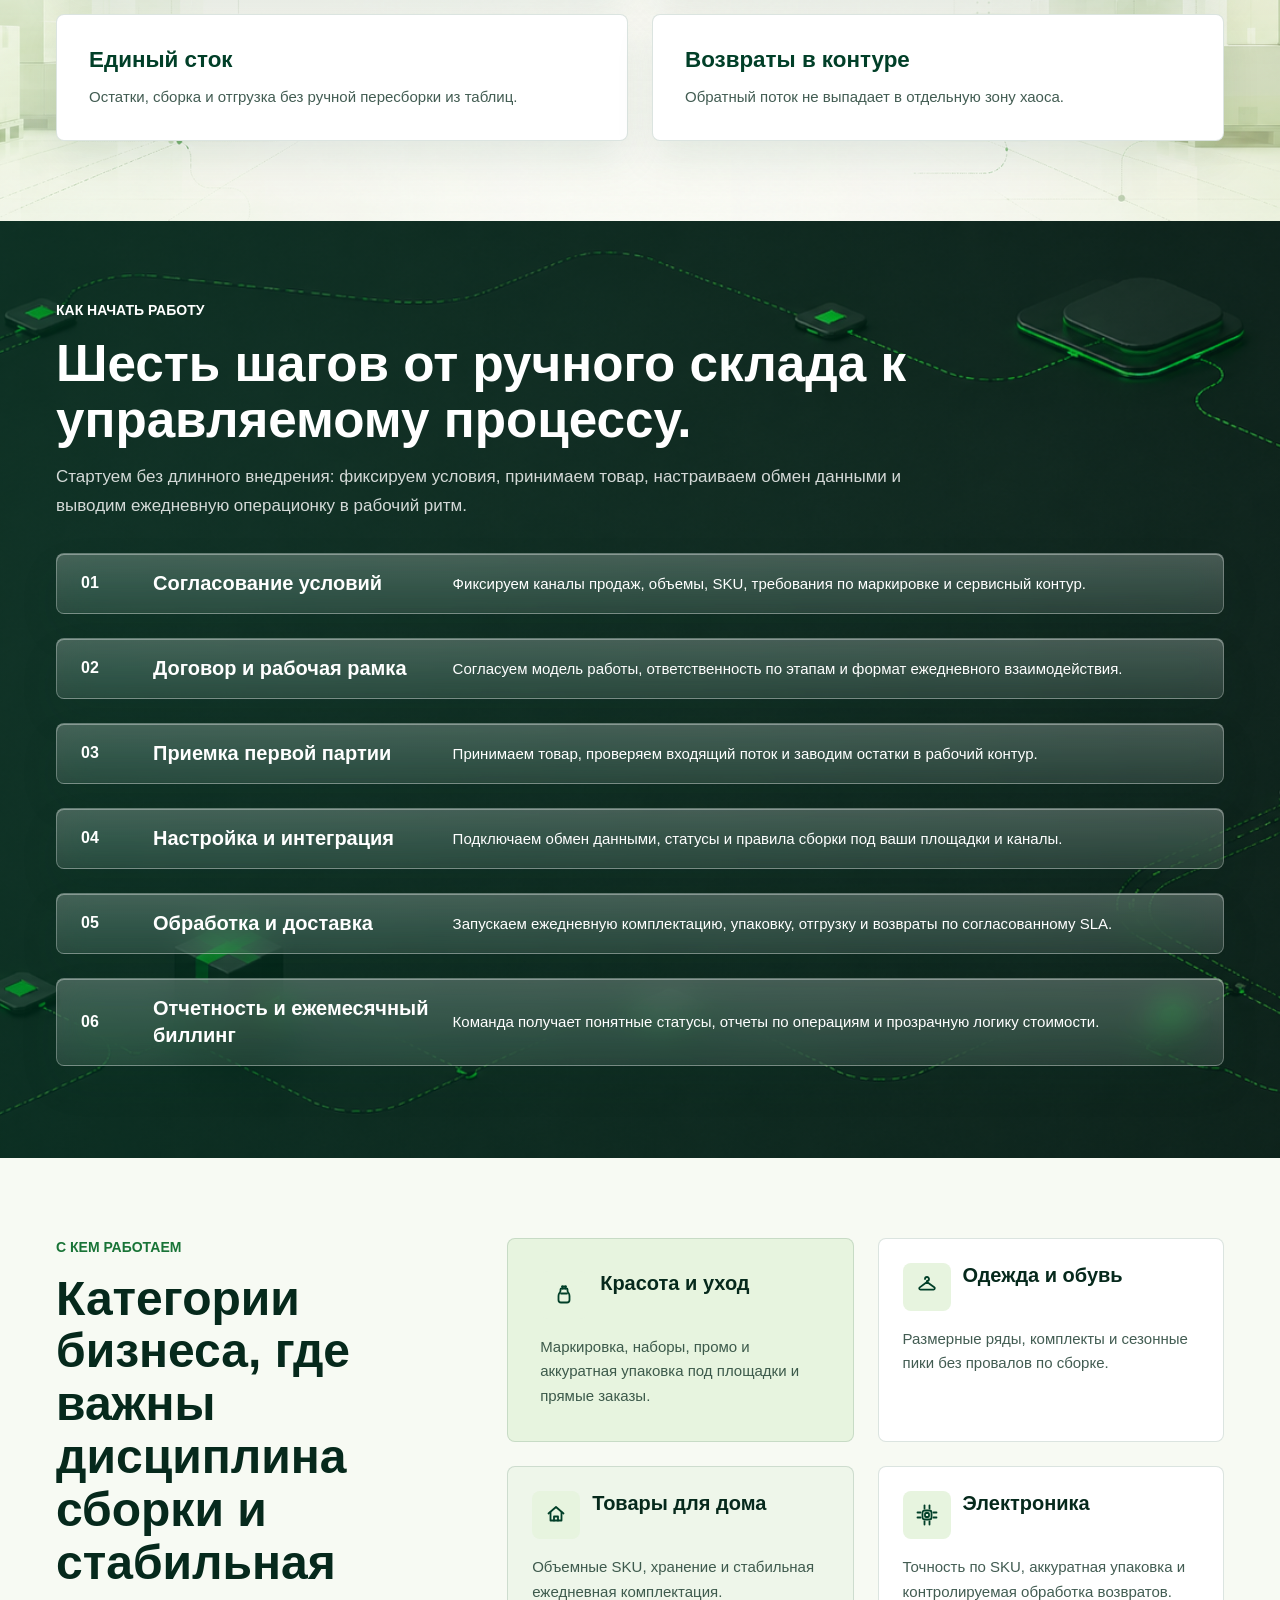
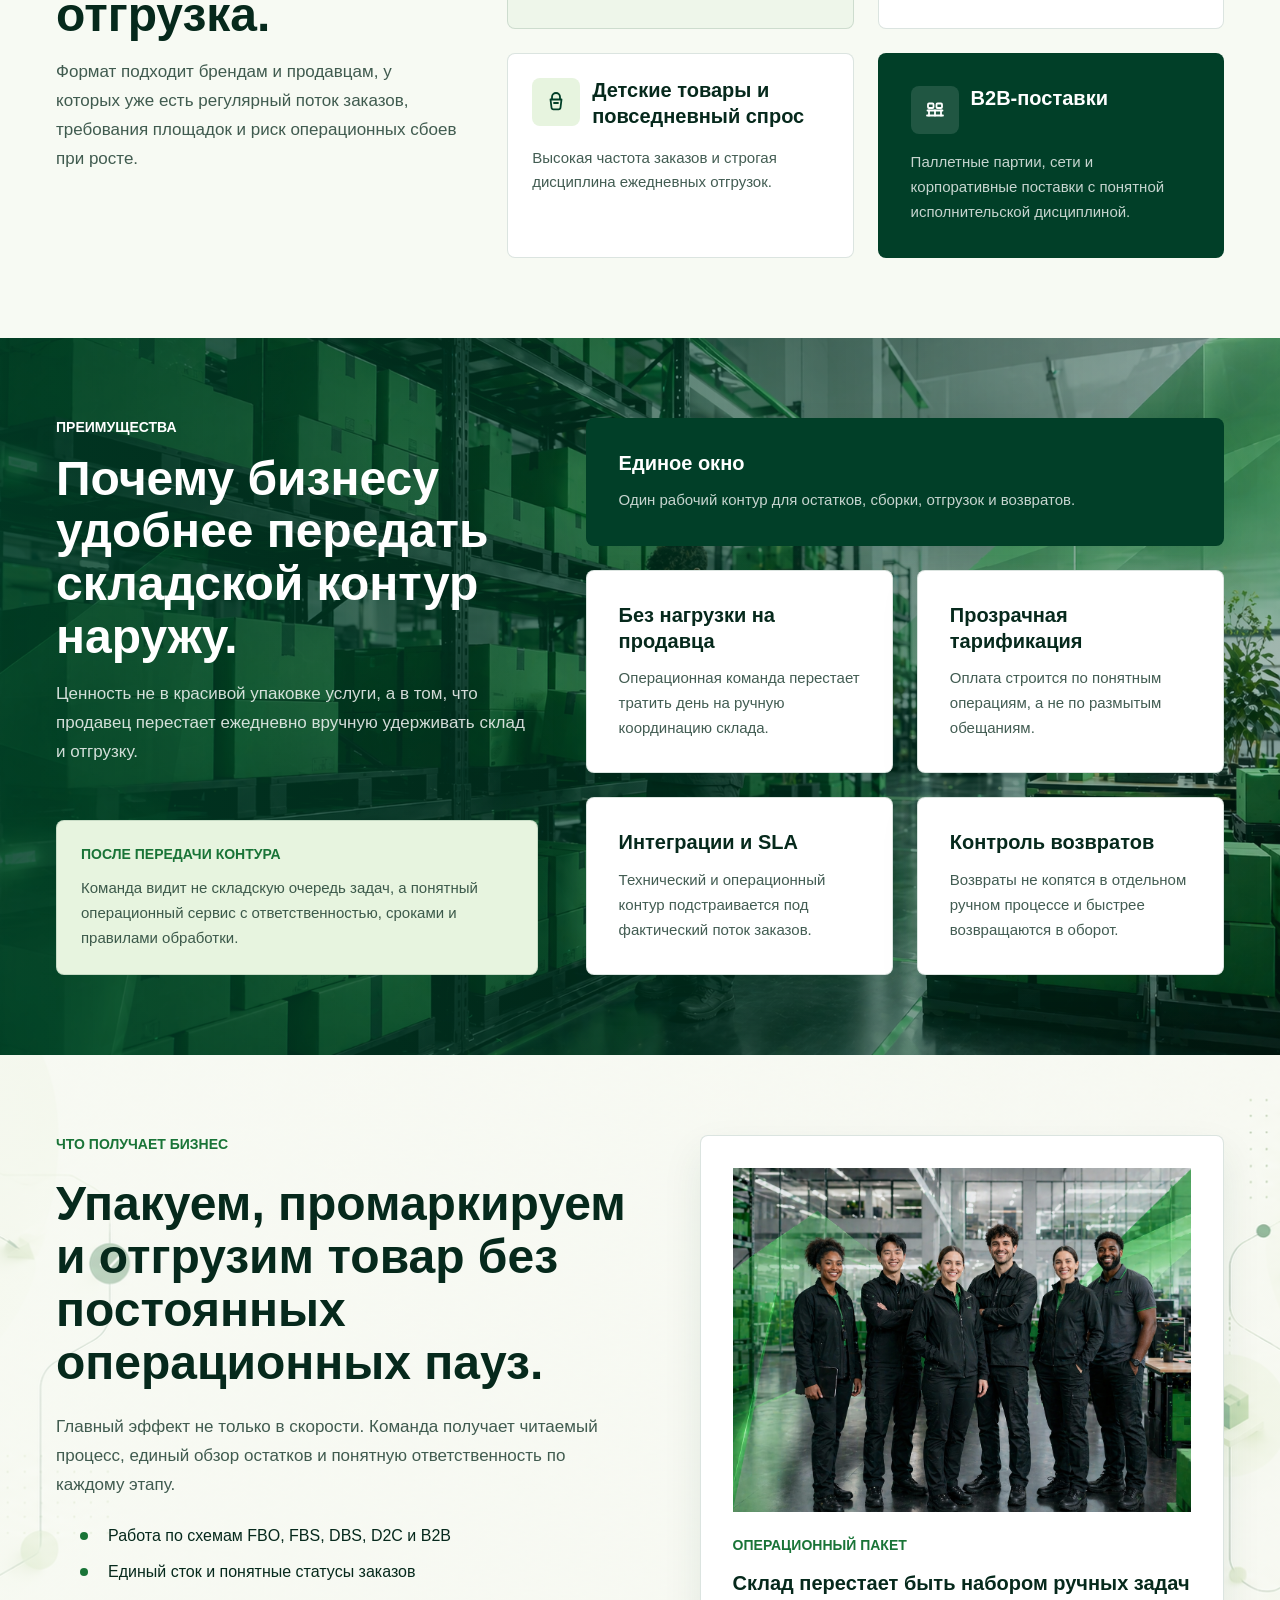
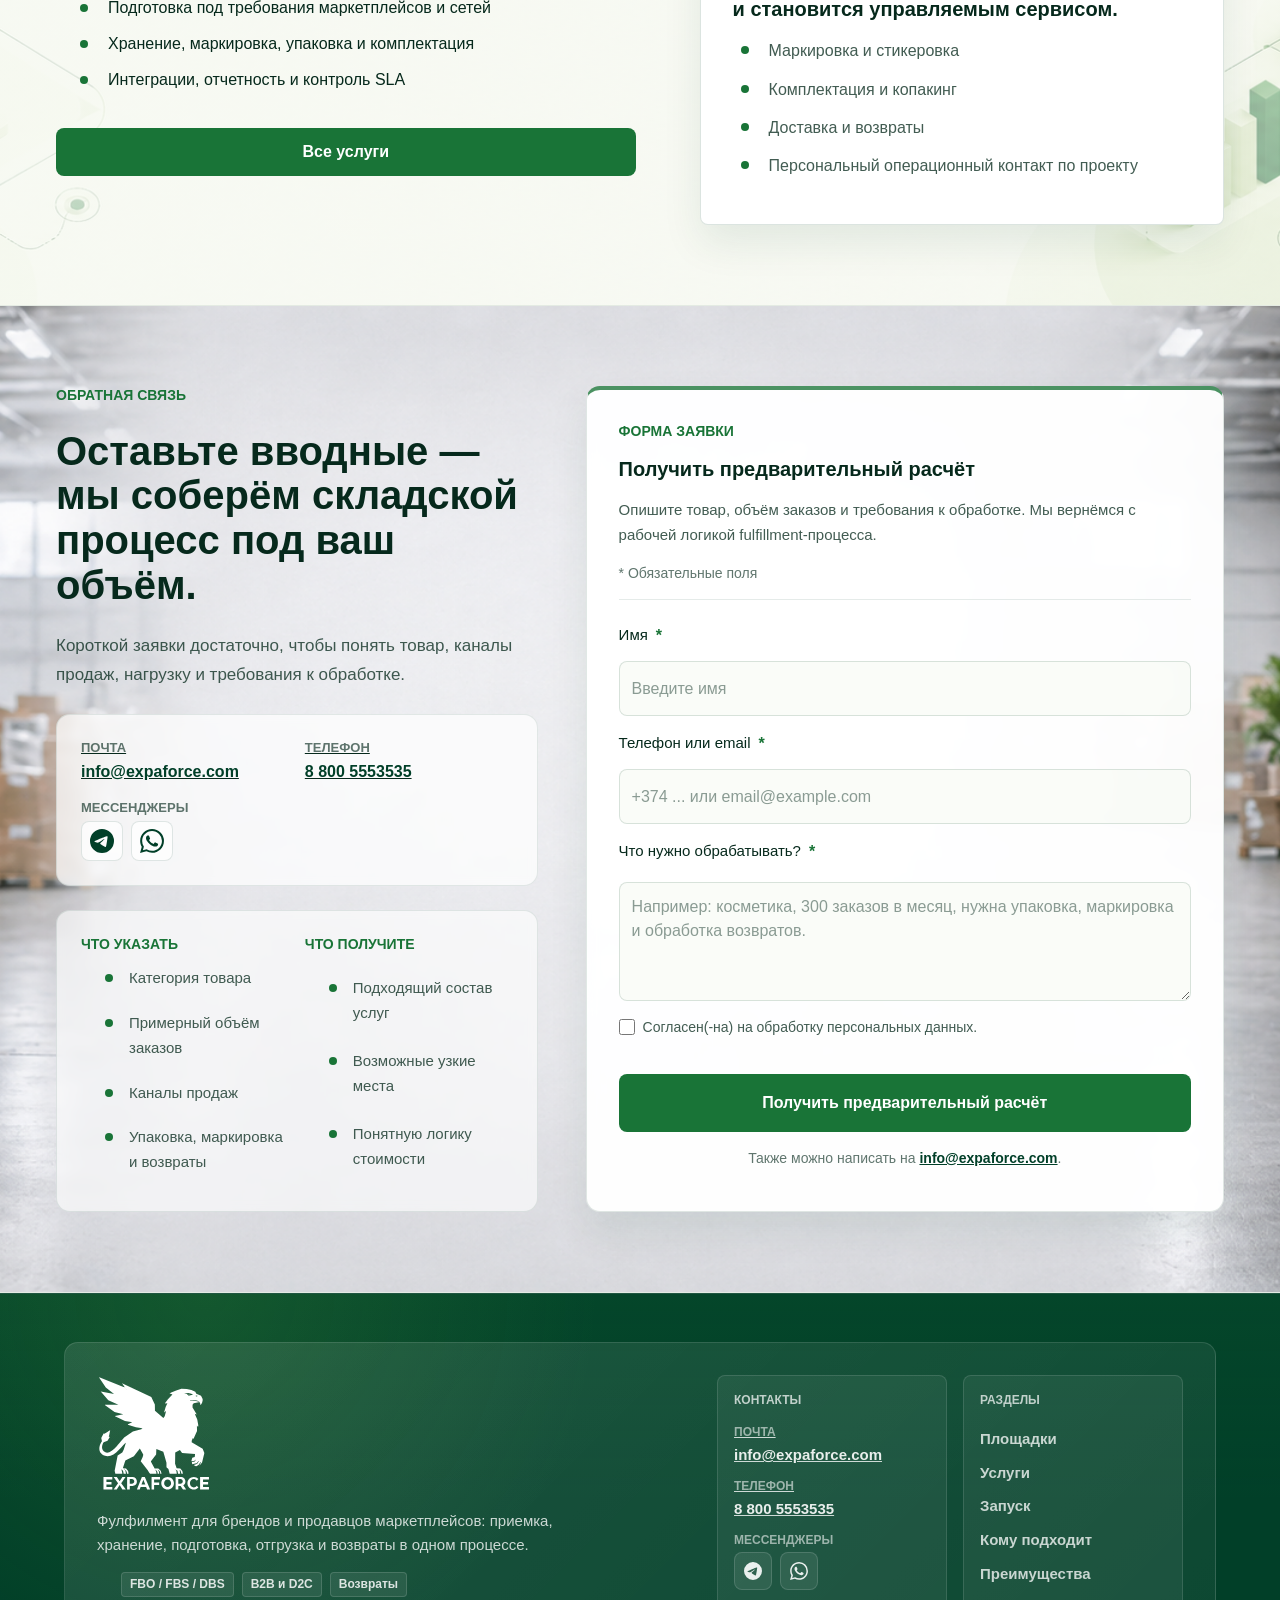
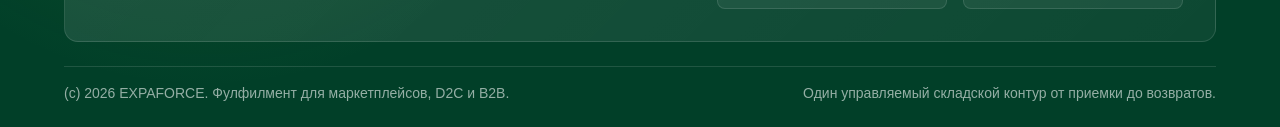
==== commit e5420c98: "Update email contact and localization in forms and email templates" ====
--- a/index.html
+++ b/index.html
@@ -522,7 +522,7 @@
                         novalidate
                     >
                         <div class="form-field cta-form__honeypot" data-form-honeypot aria-hidden="true">
-                            <label for="cta-website">Website</label>
+                            <label for="cta-website">Сайт</label>
                             <input id="cta-website" type="text" name="website" tabindex="-1" autocomplete="off">
                         </div>
 
@@ -564,7 +564,7 @@
 
                         <div class="form-actions cta-form__actions">
                             <button class="button button--primary button--full" type="submit" data-i18n="[text]cta-primary">Получить предварительный расчёт</button>
-                            <p class="card__text cta-form__note" data-i18n="[html]cta-form-note">Также можно написать на <a href="mailto:it@armbiz.am">it@armbiz.am</a>.</p>
+                            <p class="card__text cta-form__note" data-i18n="[html]cta-form-note">Также можно написать на <a href="mailto:info@expaforce.com">info@expaforce.com</a></p>
                         </div>
                         <span class="form-status" role="alert"></span>
                     </form>
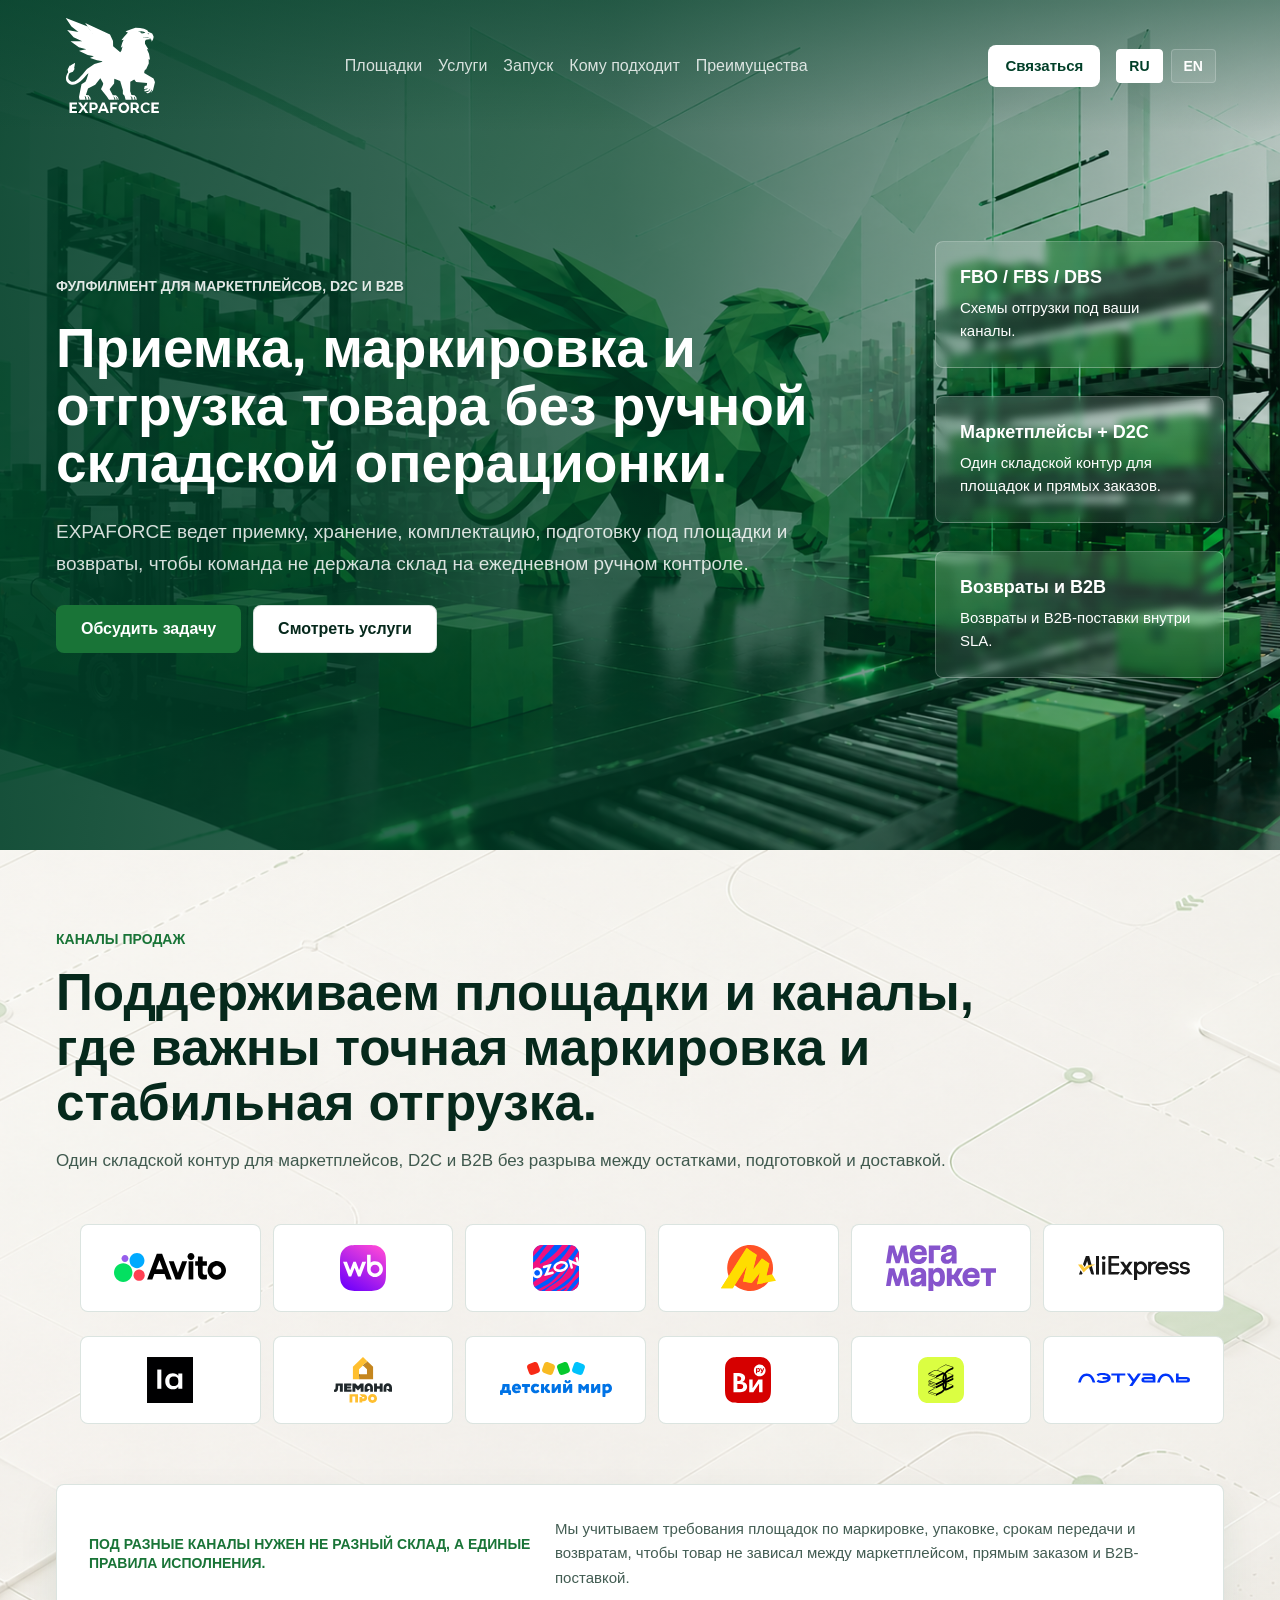
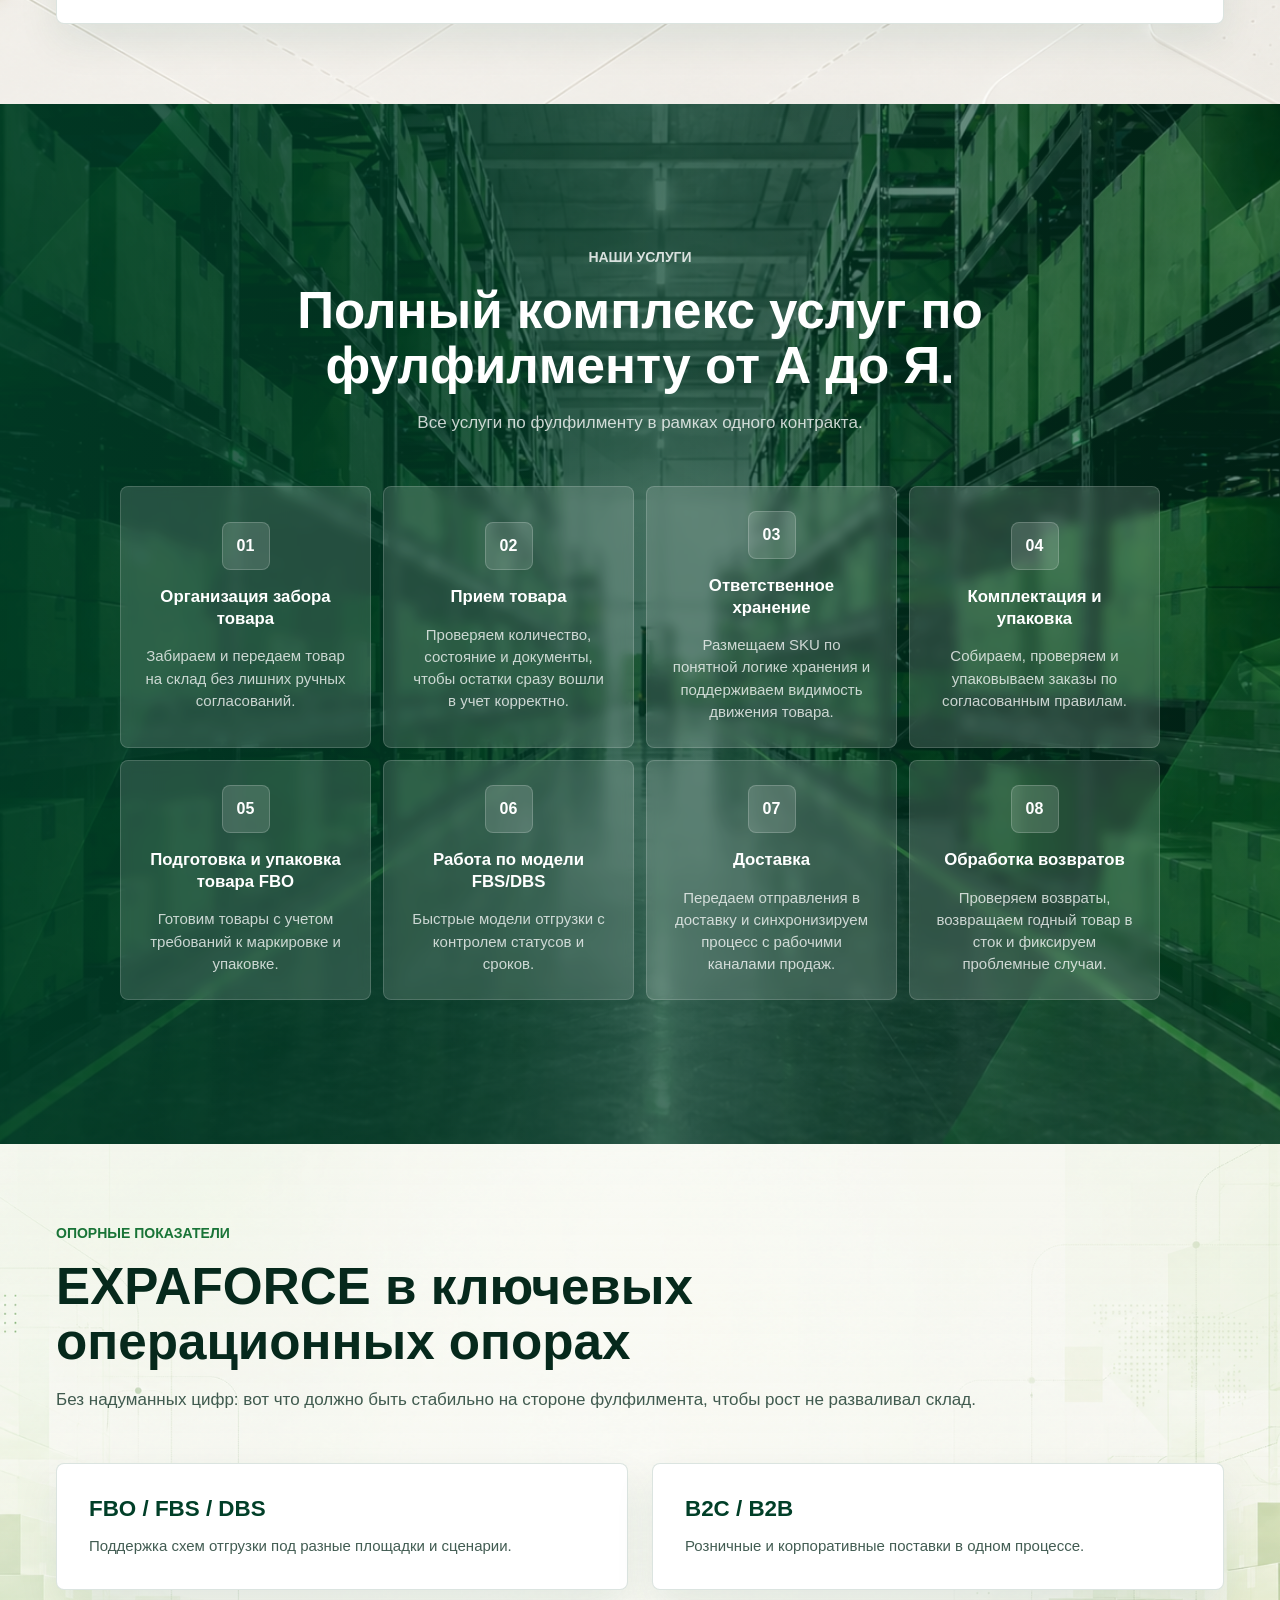
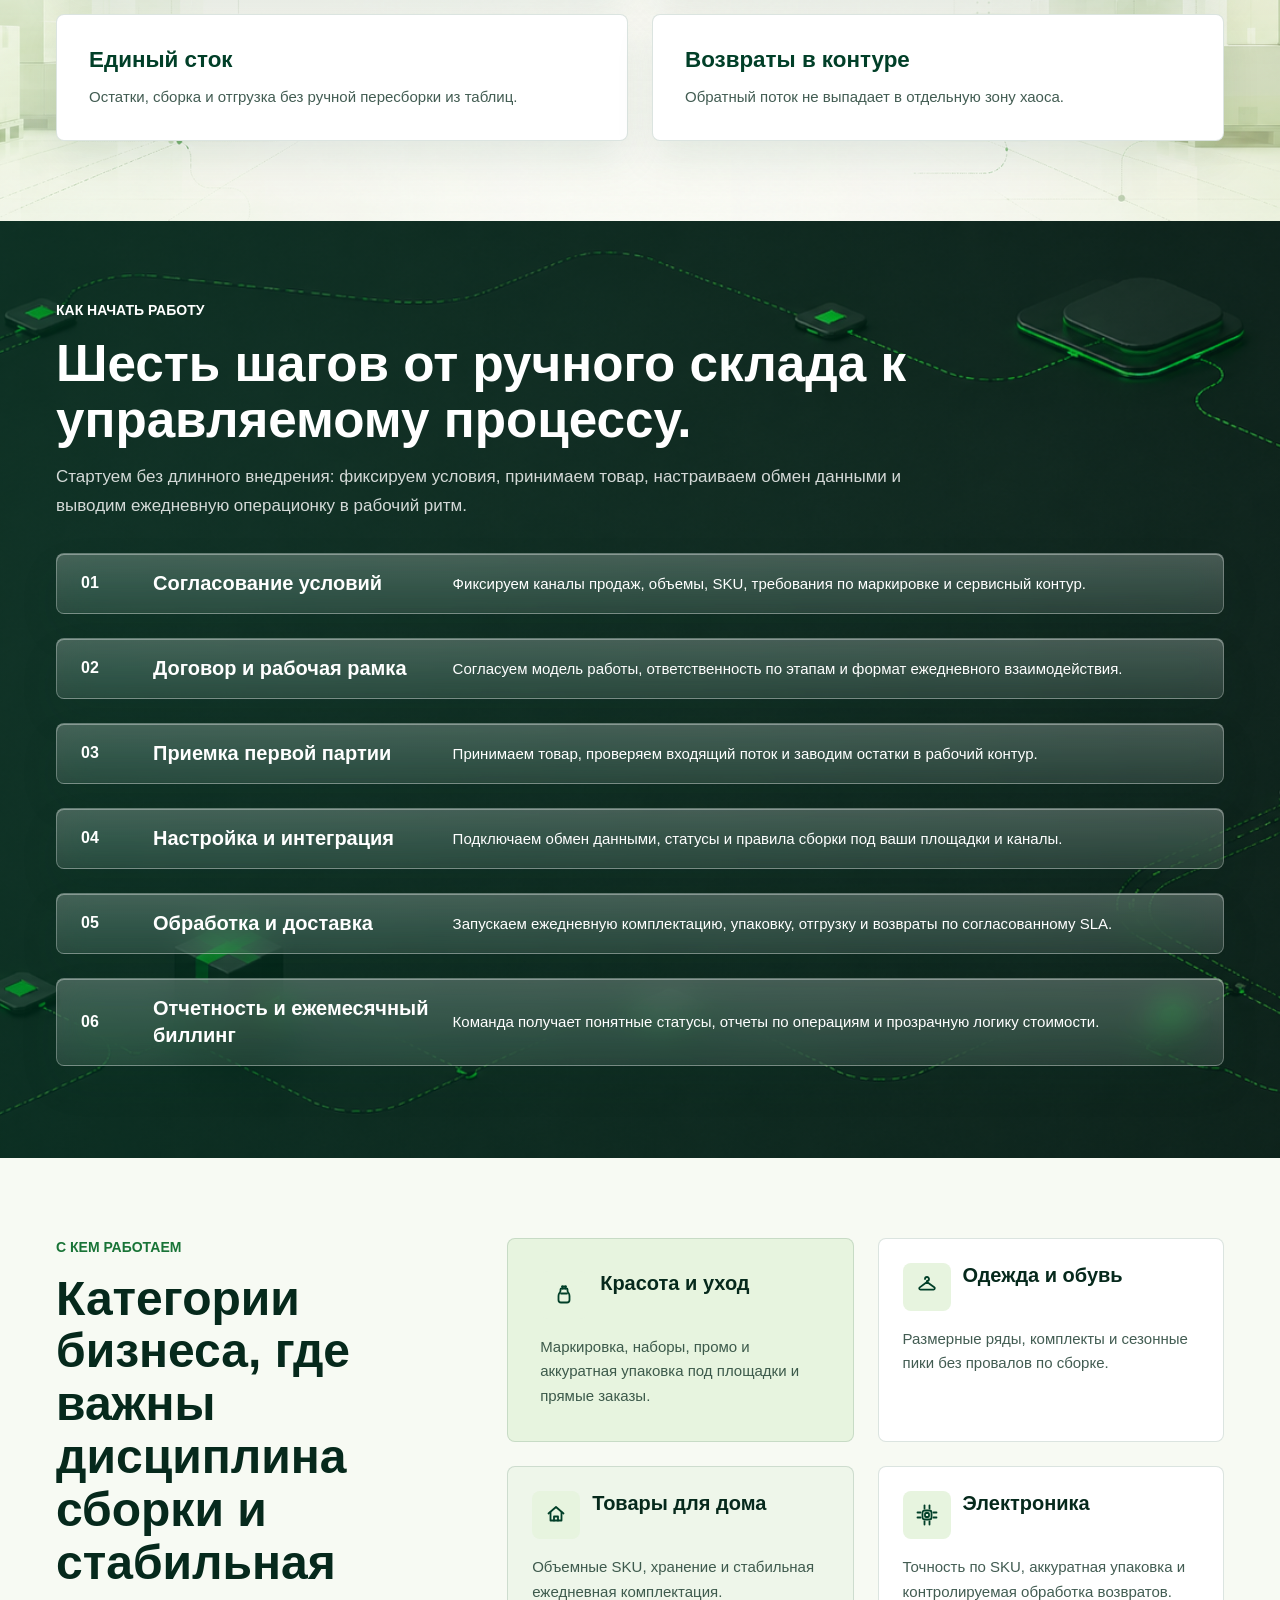
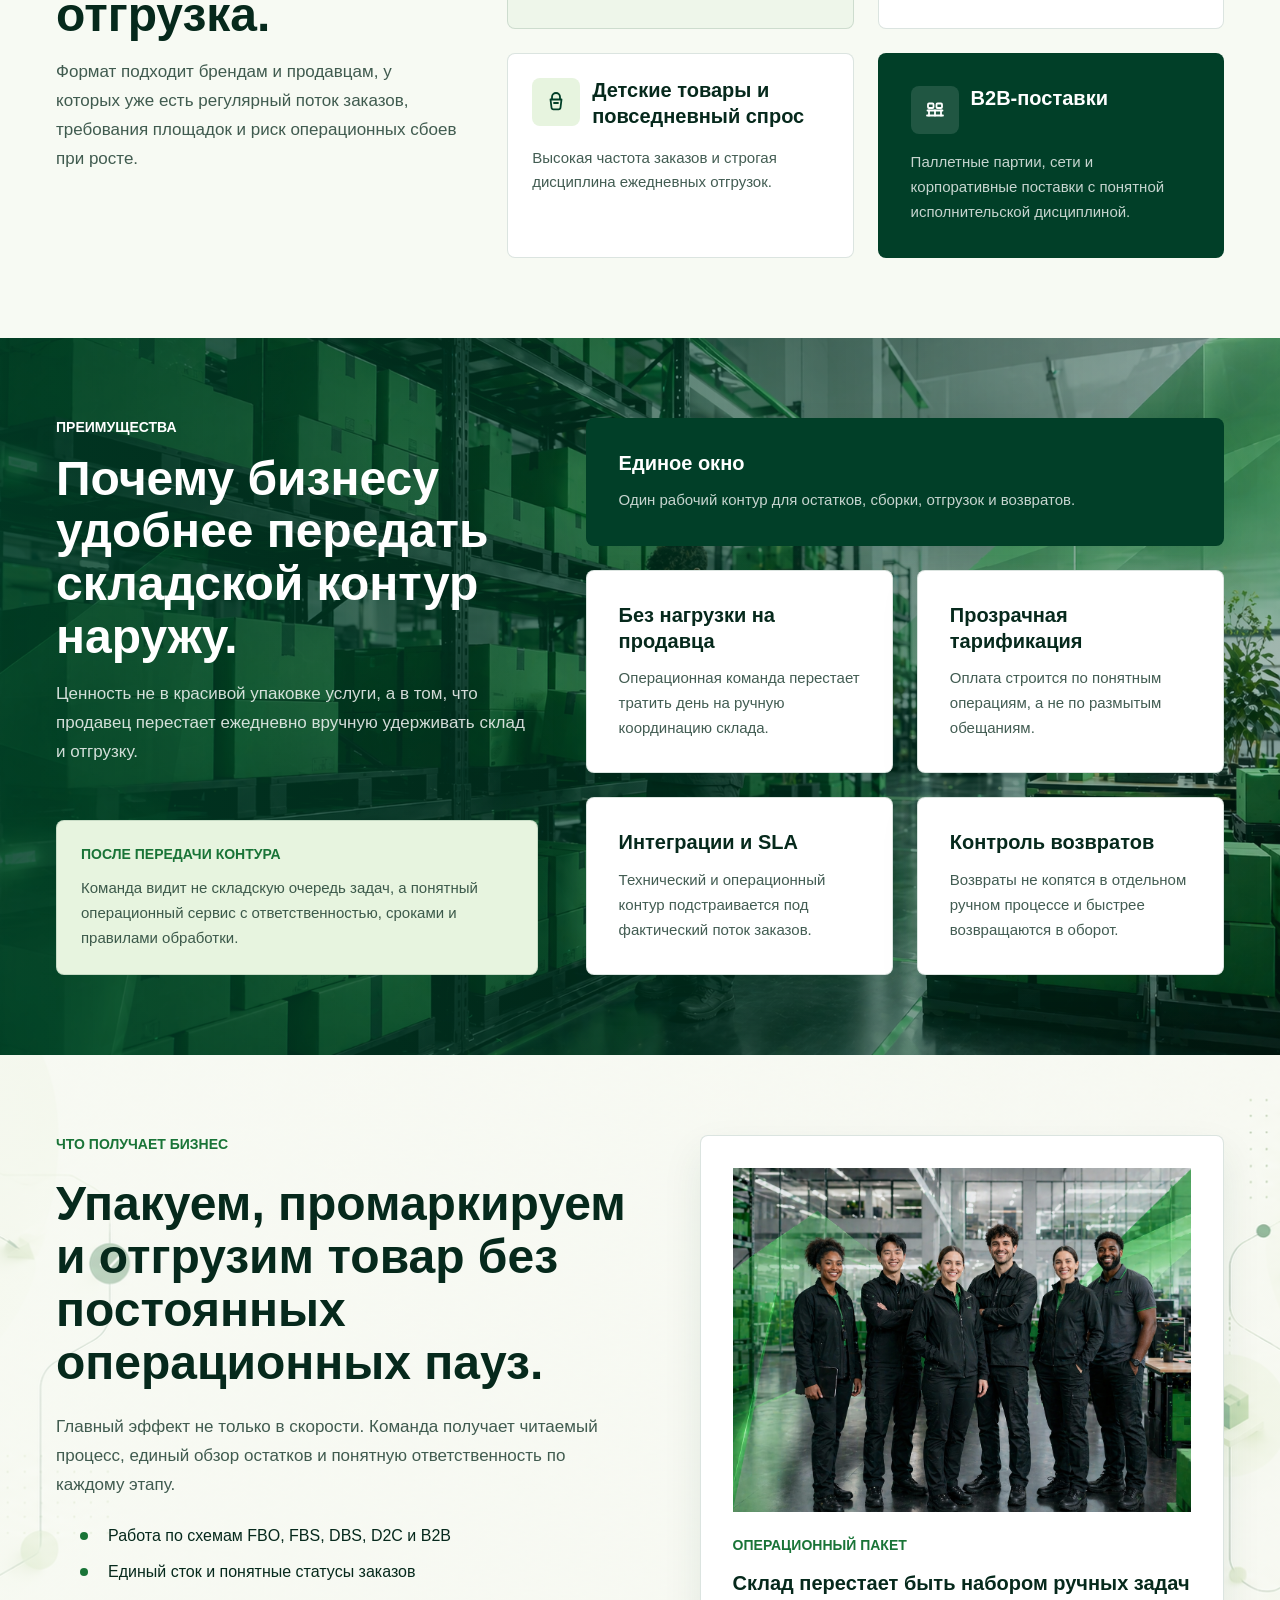
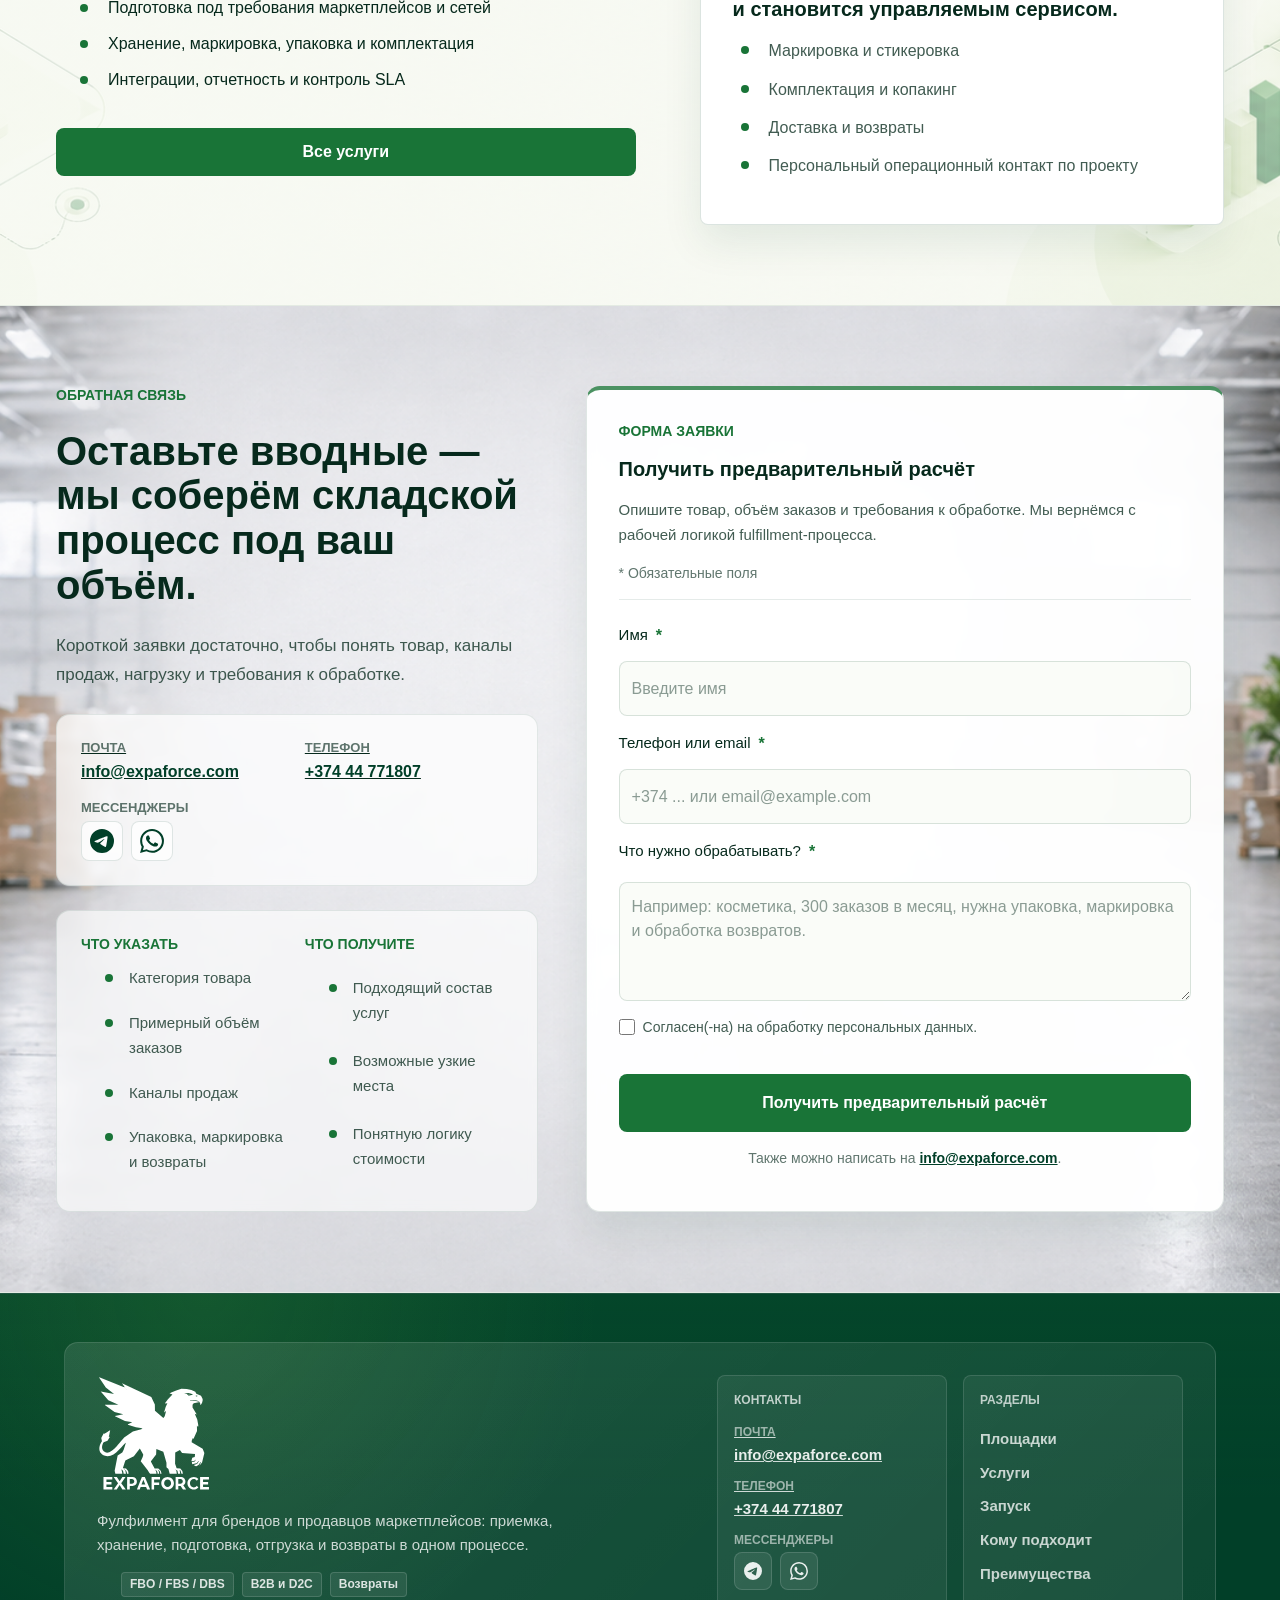
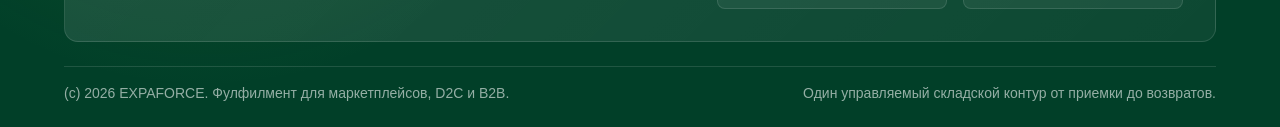
==== commit 1912c619: "Update contact information across multiple pages and footer" ====
--- a/index.html
+++ b/index.html
@@ -463,19 +463,19 @@
                             <span class="cta-contact__label" data-i18n="[text]cta-contact-email-label">Почта</span>
                             <span class="cta-contact__value">info@expaforce.com</span>
                         </a>
-                        <a class="cta-contact__item" href="tel:88005553535">
+                        <a class="cta-contact__item" href="tel:+37444771807">
                             <span class="cta-contact__label" data-i18n="[text]cta-contact-phone-label">Телефон</span>
-                            <span class="cta-contact__value">8 800 5553535</span>
+                            <span class="cta-contact__value">+374 44 771807</span>
                         </a>
                         <div class="cta-contact__item cta-contact__item--messengers">
                             <span class="cta-contact__label" data-i18n="[text]cta-contact-messengers-label">Мессенджеры</span>
                             <span class="cta-contact__messengers">
-                                <a class="cta-contact__messenger" href="#" aria-label="Написать в Telegram" data-i18n="[aria-label]cta-contact-telegram-aria">
+                                <a class="cta-contact__messenger" href="https://t.me/+37444771807" target="_blank" rel="noopener" aria-label="Написать в Telegram" data-i18n="[aria-label]cta-contact-telegram-aria">
                                     <svg class="cta-contact__icon" viewBox="0 0 24 24" aria-hidden="true" focusable="false">
                                         <path d="M11.944 0A12 12 0 0 0 0 12a12 12 0 0 0 12 12 12 12 0 0 0 12-12A12 12 0 0 0 12 0h-.056Zm4.962 7.224c.1-.002.321.023.465.14.121.098.156.23.171.325.016.093.036.306.02.472-.18 1.898-.962 6.502-1.36 8.627-.168.9-.499 1.201-.82 1.23-.696.065-1.225-.46-1.9-.902-1.056-.693-1.653-1.124-2.678-1.8-1.185-.78-.417-1.21.258-1.91.177-.184 3.247-2.977 3.307-3.23.007-.032.014-.15-.056-.212-.07-.062-.174-.041-.249-.024-.106.024-1.793 1.14-5.061 3.345-.48.33-.913.49-1.302.48-.428-.008-1.252-.241-1.865-.44-.752-.245-1.349-.374-1.297-.789.027-.216.325-.437.893-.663 3.498-1.524 5.831-2.529 6.998-3.014 3.332-1.386 4.025-1.627 4.476-1.635Z"/>
                                     </svg>
                                 </a>
-                                <a class="cta-contact__messenger" href="#" aria-label="Написать в WhatsApp" data-i18n="[aria-label]cta-contact-whatsapp-aria">
+                                <a class="cta-contact__messenger" href="https://api.whatsapp.com/send/?app_absent=0&amp;phone=37444771807&amp;text=%D0%97%D0%B4%D1%80%D0%B0%D0%B2%D1%81%D1%82%D0%B2%D1%83%D0%B9%D1%82%D0%B5%21&amp;type=phone_number" target="_blank" rel="noopener" aria-label="Написать в WhatsApp" data-i18n="[aria-label]cta-contact-whatsapp-aria">
                                     <svg class="cta-contact__icon" viewBox="0 0 24 24" aria-hidden="true" focusable="false">
                                         <path d="M17.472 14.382c-.297-.149-1.758-.867-2.03-.967-.273-.099-.471-.148-.67.15-.197.297-.767.966-.94 1.164-.173.199-.347.223-.644.075-.297-.15-1.255-.463-2.39-1.475-.883-.788-1.48-1.761-1.653-2.059-.173-.297-.018-.458.13-.606.134-.133.298-.347.446-.52.149-.174.198-.298.298-.497.099-.198.05-.371-.025-.52-.075-.149-.669-1.612-.916-2.207-.242-.579-.487-.5-.669-.51-.173-.008-.371-.01-.57-.01-.198 0-.52.074-.792.372-.272.297-1.04 1.016-1.04 2.479 0 1.462 1.065 2.875 1.213 3.074.149.198 2.096 3.2 5.077 4.487.709.306 1.262.489 1.694.625.712.227 1.36.195 1.872.118.571-.085 1.758-.719 2.006-1.413.248-.694.248-1.289.173-1.413-.074-.124-.272-.198-.57-.347m-5.421 7.403h-.004a9.87 9.87 0 0 1-5.031-1.378l-.361-.214-3.741.982.998-3.648-.235-.374a9.86 9.86 0 0 1-1.51-5.26c.001-5.45 4.436-9.884 9.888-9.884 2.64 0 5.122 1.03 6.988 2.898a9.825 9.825 0 0 1 2.893 6.994c-.003 5.45-4.437 9.884-9.885 9.884M20.464 3.488A11.815 11.815 0 0 0 12.05 0C5.495 0 .16 5.335.157 11.892c0 2.096.547 4.142 1.588 5.945L.057 24l6.305-1.654a11.882 11.882 0 0 0 5.683 1.448h.005c6.554 0 11.89-5.335 11.893-11.893a11.821 11.821 0 0 0-3.48-8.413Z"/>
                                     </svg>
